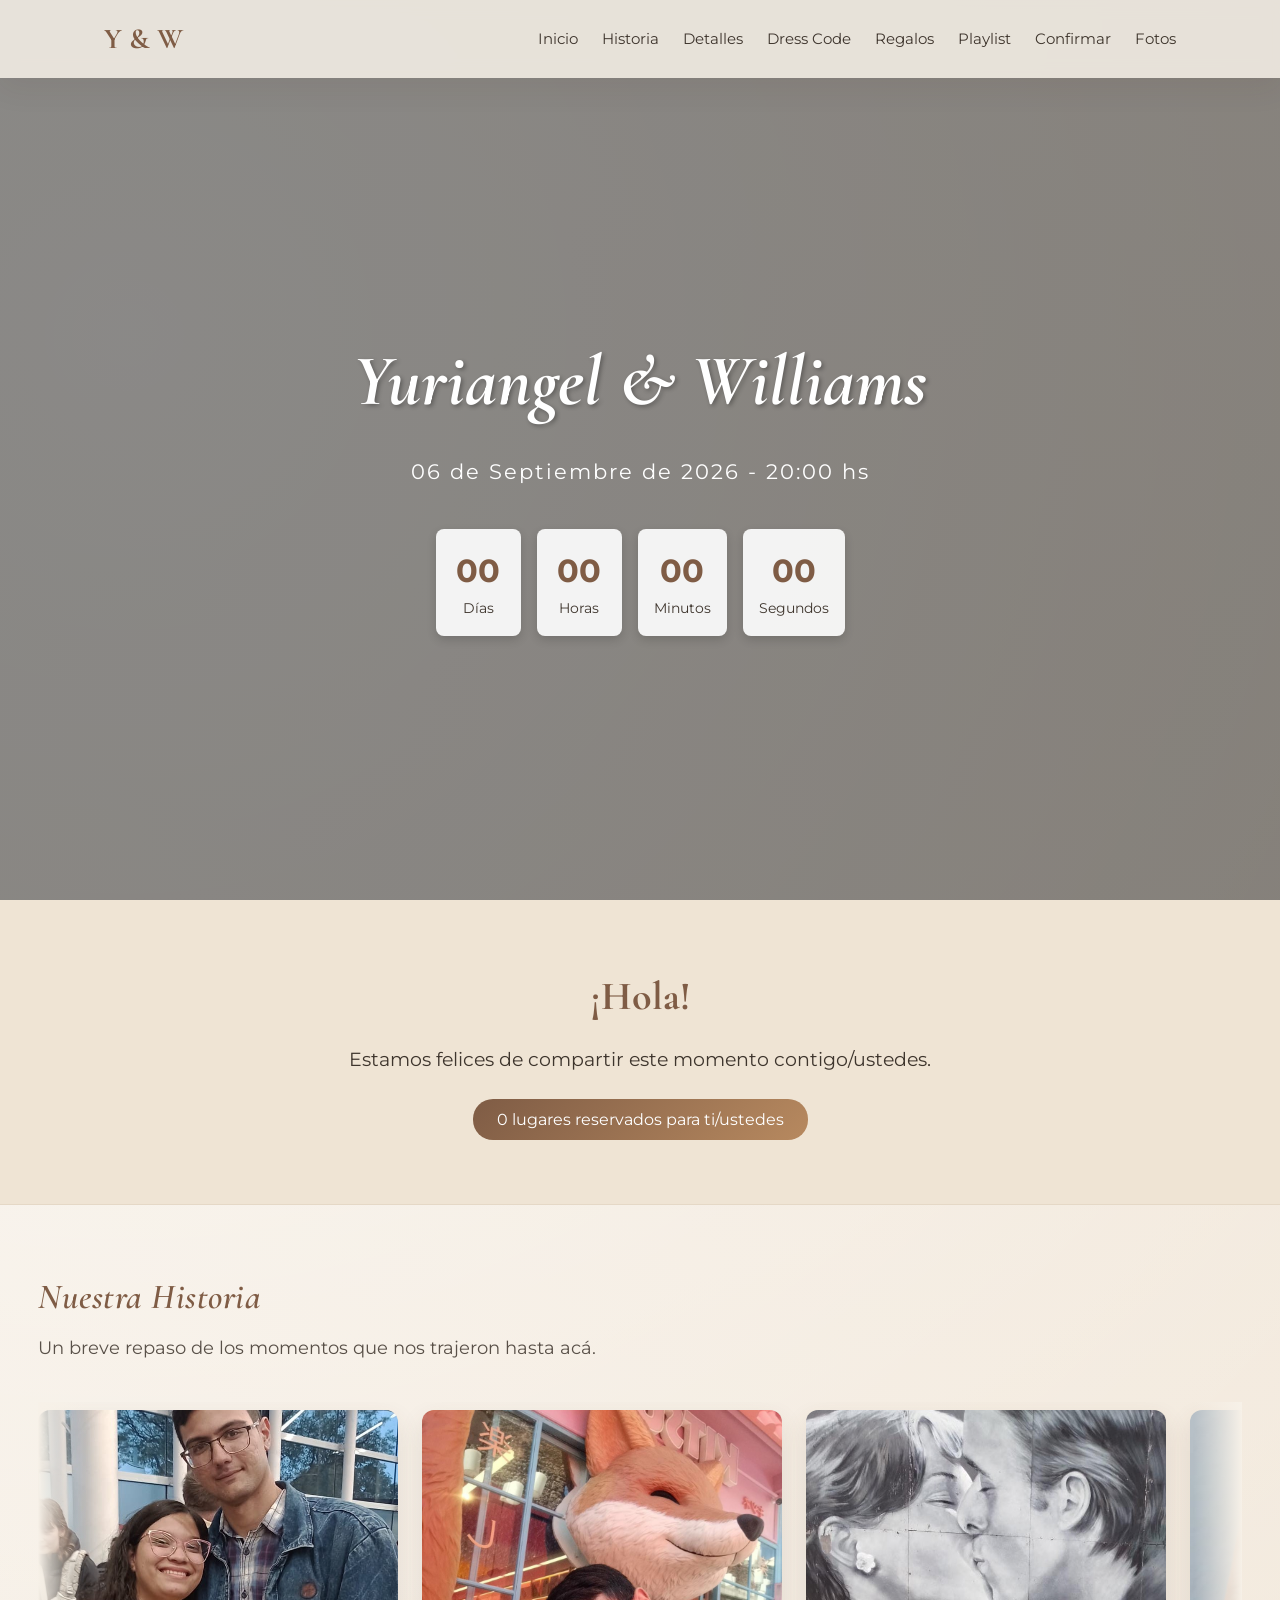
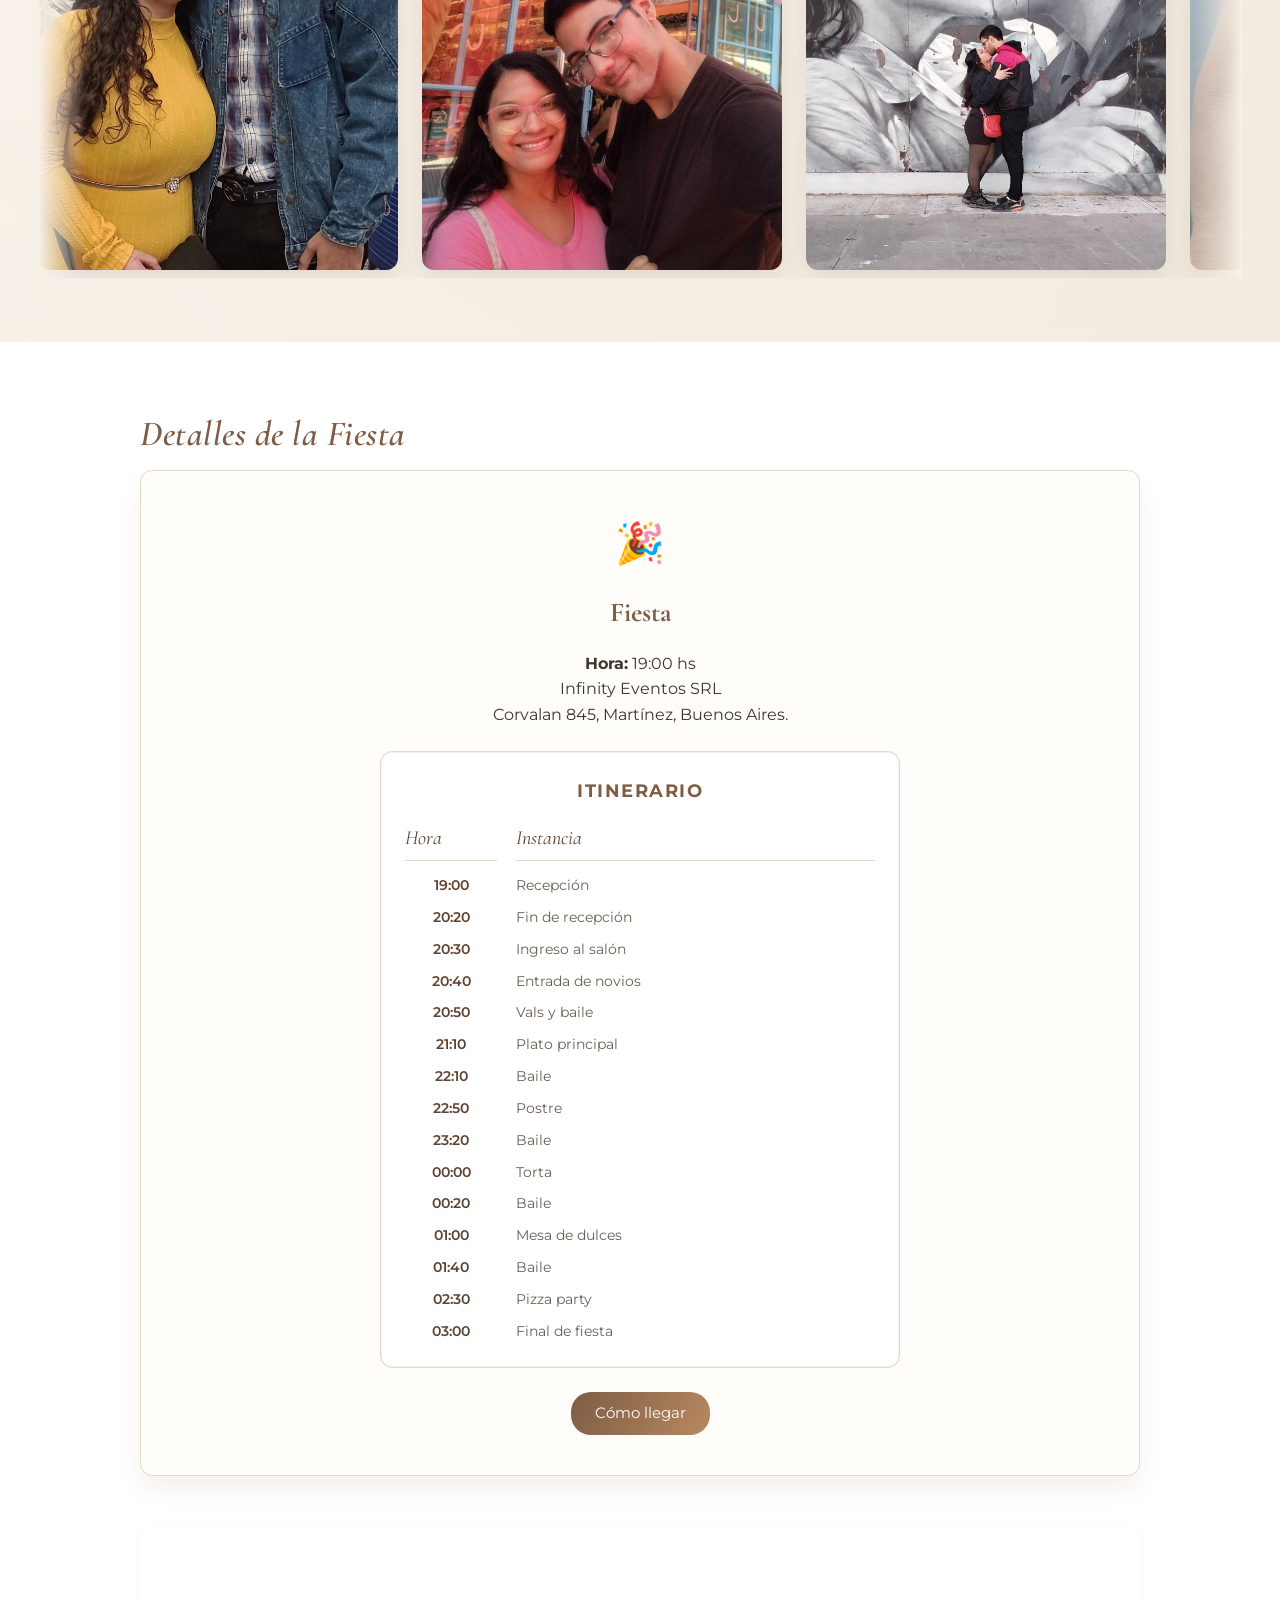
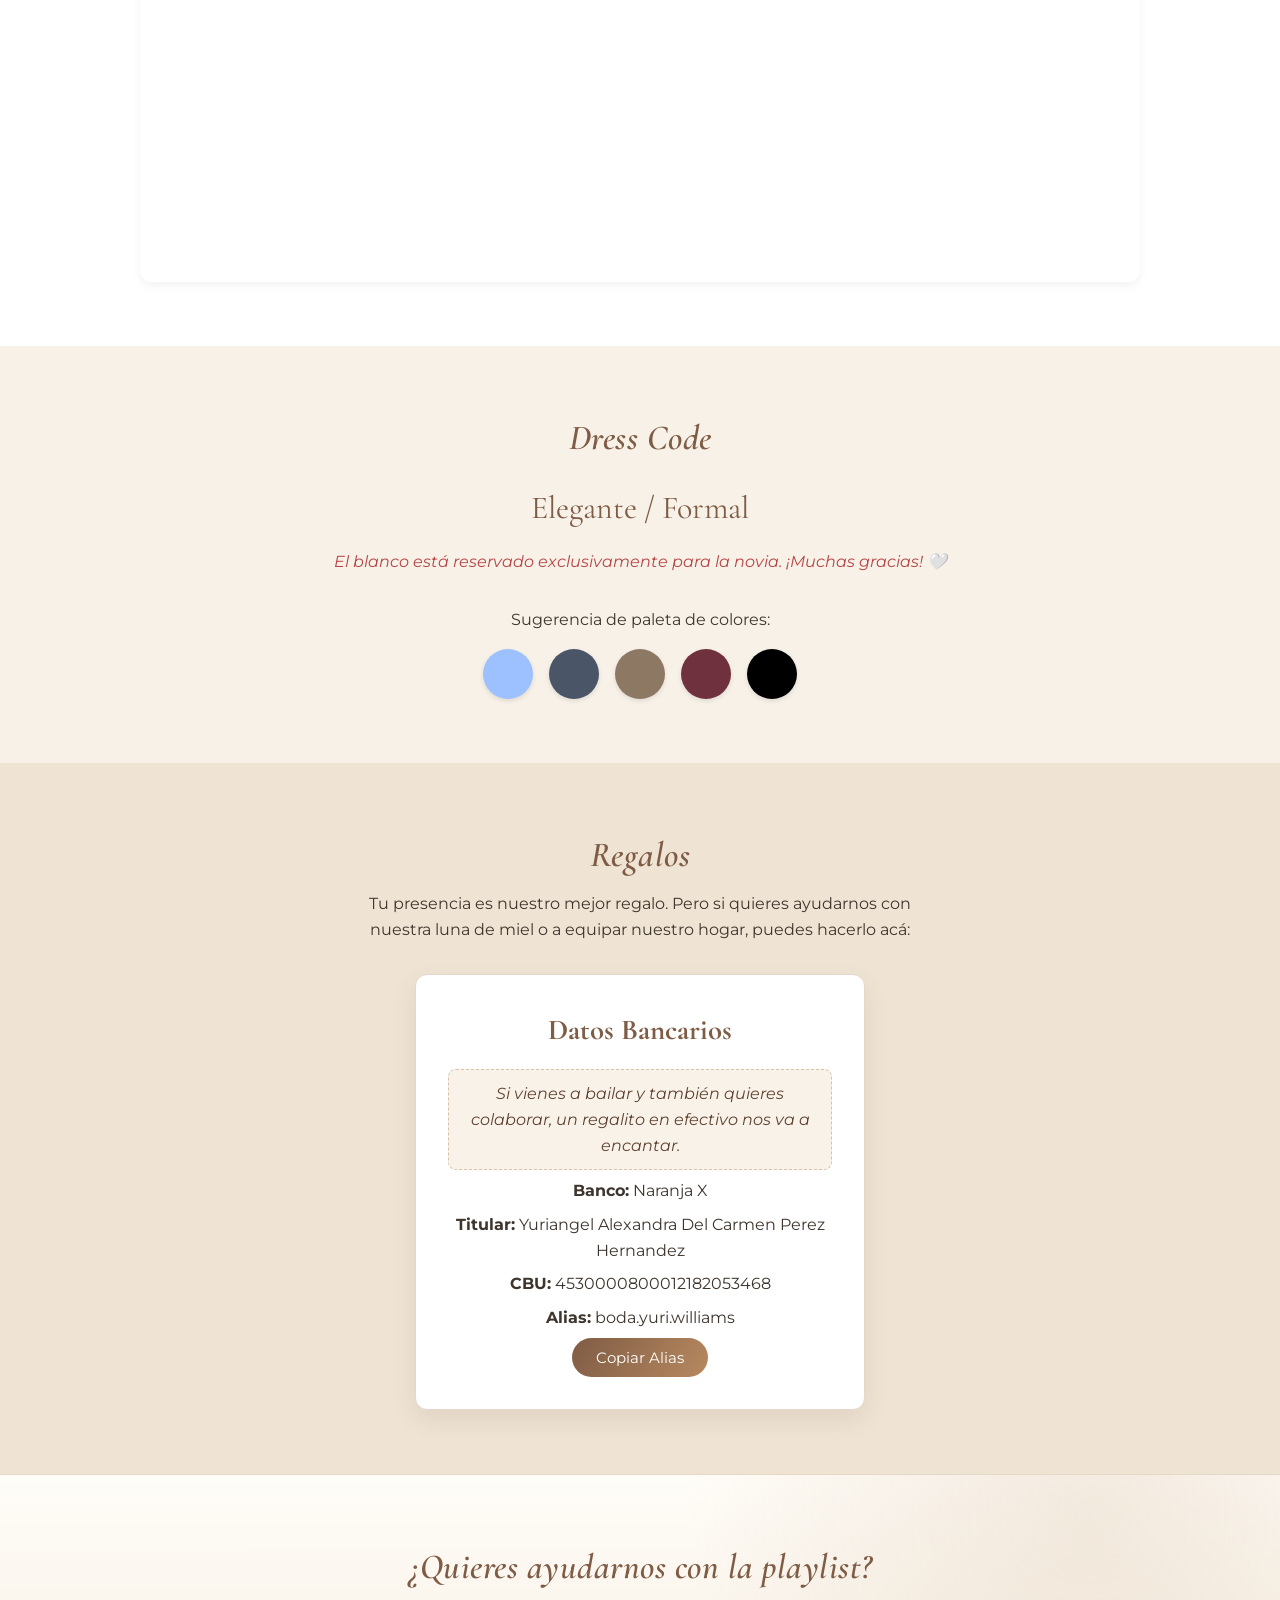
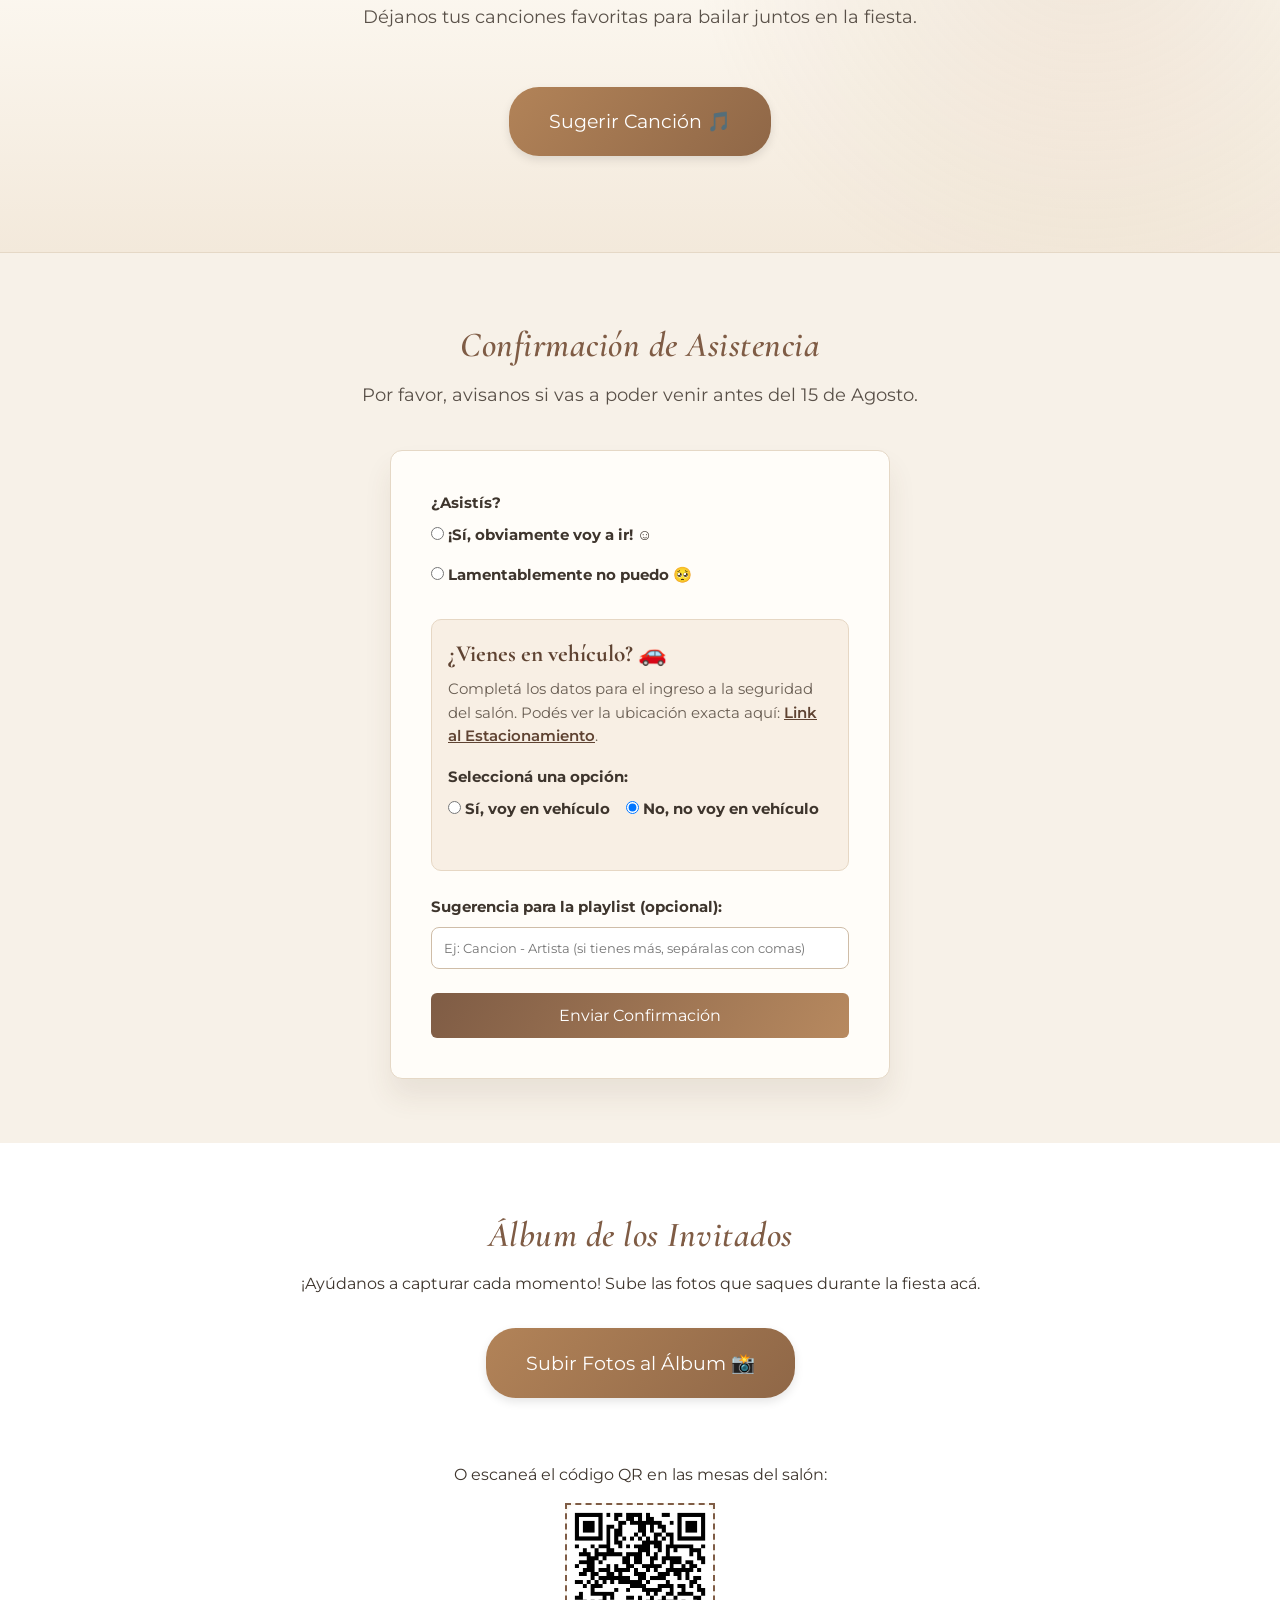
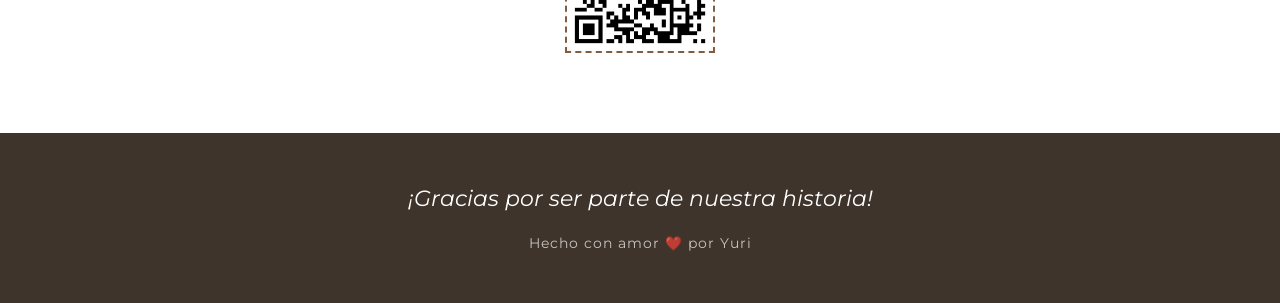
==== index.html @ 8bdab6e8 "arreglo de formularios" ====
<!DOCTYPE html>
<html lang="es">

<head>
    <meta charset="UTF-8">
    <meta name="viewport" content="width=device-width, initial-scale=1.0">
    <title>¡Nos Casamos! - Y&W - Invitación</title>
    <link rel="preconnect" href="https://fonts.googleapis.com">
    <link rel="preconnect" href="https://fonts.gstatic.com" crossorigin>
    <link
        href="https://fonts.googleapis.com/css2?family=Cormorant+Garamond:ital,wght@0,400;0,500;0,700;1,400&family=Montserrat:wght@400;500;600&display=swap"
        rel="stylesheet">
    <link rel="stylesheet" href="style.css">
</head>

<body>

    <!-- 1. BARRA DE NAVEGACIÓN -->
    <nav class="navbar">
        <div class="nav-container">
            <a href="#inicio" class="nav-logo">Y & W</a>
            <ul class="nav-links">
                <li><a href="#inicio">Inicio</a></li>
                <li><a href="#historia">Historia</a></li>
                <li><a href="#detalles">Detalles</a></li>
                <li><a href="#dresscode">Dress Code</a></li>
                <li><a href="#regalos">Regalos</a></li>
                <li><a href="#playlist-ayuda">Playlist</a></li>
                <li><a href="#confirmar">Confirmar</a></li>
                <li><a href="#fotos">Fotos</a></li>
            </ul>
        </div>
    </nav>

    <!-- 2. PORTADA (SECCIÓN INICIO) -->
    <header id="inicio" class="hero-wedding">
        <div class="hero-content">
            <h1 class="novios-names">Yuriangel & Williams</h1>
            <p class="hero-date">06 de Septiembre de 2026 - 20:00 hs</p>
            <div id="countdown" class="countdown-container">
                <div class="time-box"><span id="days">00</span>
                    <p>Días</p>
                </div>
                <div class="time-box"><span id="hours">00</span>
                    <p>Horas</p>
                </div>
                <div class="time-box"><span id="minutes">00</span>
                    <p>Minutos</p>
                </div>
                <div class="time-box"><span id="seconds">00</span>
                    <p>Segundos</p>
                </div>
            </div>
        </div>
    </header>

    <!-- 3. BIENVENIDA PERSONALIZADA -->
    <section class="welcome-section">
        <div class="container text-center">
            <h2 id="welcome-title">¡Hola!</h2>
            <p class="welcome-text">Estamos felices de compartir este momento contigo/ustedes.</p>
            <div id="pases-container" class="pases-badge">
                <span id="pases-cantidad">0</span> lugares reservados para ti/ustedes
            </div>
        </div>
    </section>

    <!-- 4. NUESTRA HISTORIA -->
    <section id="historia" class="history-section container">
        <h2 class="section-title">Nuestra Historia</h2>
        <p class="section-subtitle">Un breve repaso de los momentos que nos trajeron hasta acá.</p>

        <div class="history-carousel">
            <div class="history-track">
                <div class="history-item">
                    <img src="/files/fotos_carrusel/encuentro.jpeg" alt="Nuestro reencuentro">
                    <div class="overlay">
                        <p>Nuestro reencuentro 🇻🇪🇦🇷</p>
                    </div>
                </div>
                <div class="history-item">
                    <img src="/files/fotos_carrusel/barrio_chino.jpeg" alt="Paseo por Barrio Chino">
                    <div class="overlay">
                        <p>Nuestra primera cita ❤️</p>
                    </div>
                </div>
                <div class="history-item">
                    <img src="/files/fotos_carrusel/beso_mural.jpeg" alt="Un beso frente al mural">
                    <div class="overlay">
                        <p>La propuesta 💍</p>
                    </div>
                </div>
                <div class="history-item">
                    <img src="/files/fotos_carrusel/anillo.jpeg" alt="El anillo">
                    <div class="overlay">
                        <p>El anillo 💍</p>
                    </div>
                </div>
                <div class="history-item">
                    <img src="/files/fotos_carrusel/beso_boda.jpeg" alt="Beso de boda">
                    <div class="overlay">
                        <p>Sellando nuestro amor 💕</p>
                    </div>
                </div>
                <div class="history-item">
                    <img src="/files/fotos_carrusel/boda_pasto.jpg" alt="Boda en Pasto">
                    <div class="overlay">
                        <p>Boda en el civil 💒</p>
                    </div>
                </div>
                <div class="history-item" aria-hidden="true">
                    <img src="/files/fotos_carrusel/encuentro.jpeg" alt="">
                    <div class="overlay">
                        <p>Nuestro reencuentro 🇻🇪🇦🇷</p>
                    </div>
                </div>
                <div class="history-item" aria-hidden="true">
                    <img src="/files/fotos_carrusel/barrio_chino.jpeg" alt="">
                    <div class="overlay">
                        <p>Nuestra primera cita ❤️</p>
                    </div>
                </div>
                <div class="history-item" aria-hidden="true">
                    <img src="/files/fotos_carrusel/beso_mural.jpeg" alt="">
                    <div class="overlay">
                        <p>La propuesta 💍</p>
                    </div>
                </div>
                <div class="history-item" aria-hidden="true">
                    <img src="/files/fotos_carrusel/anillo.jpeg" alt="">
                    <div class="overlay">
                        <p>El anillo 💍</p>
                    </div>
                </div>
                <div class="history-item" aria-hidden="true">
                    <img src="/files/fotos_carrusel/beso_boda.jpeg" alt="">
                    <div class="overlay">
                        <p>Sellando nuestro amor 💕</p>
                    </div>
                </div>
                <div class="history-item" aria-hidden="true">
                    <img src="/files/fotos_carrusel/boda_pasto.jpg" alt="">
                    <div class="overlay">
                        <p>Boda en el civil 💒</p>
                    </div>
                </div>
            </div>
        </div>
    </section>

    <!-- 5. DETALLES DEL EVENTO -->
    <section id="detalles" class="details-section">
        <div class="container">
            <h2 class="section-title">Detalles de la Fiesta</h2>

            <div class="details-grid">
                <!-- Bloque único: Fiesta -->
                <div class="details-card">
                    <div class="icon">🎉</div>
                    <h3>Fiesta</h3>
                    <p><strong>Hora:</strong> 19:00 hs</p>
                    <p>Infinity Eventos SRL</p>
                    <p>Corvalan 845, Martínez, Buenos Aires.</p>
                    <div class="cronograma itinerario-central">
                        <h4>Itinerario</h4>
                        <div class="itinerario-tabla">
                            <div class="itinerario-head">Hora</div>
                            <div class="itinerario-head">Instancia</div>

                            <div class="itinerario-hora">19:00</div>
                            <div class="itinerario-evento">Recepción</div>

                            <div class="itinerario-hora">20:20</div>
                            <div class="itinerario-evento">Fin de recepción</div>

                            <div class="itinerario-hora">20:30</div>
                            <div class="itinerario-evento">Ingreso al salón</div>

                            <div class="itinerario-hora">20:40</div>
                            <div class="itinerario-evento">Entrada de novios</div>

                            <div class="itinerario-hora">20:50</div>
                            <div class="itinerario-evento">Vals y baile</div>

                            <div class="itinerario-hora">21:10</div>
                            <div class="itinerario-evento">Plato principal</div>

                            <div class="itinerario-hora">22:10</div>
                            <div class="itinerario-evento">Baile</div>

                            <div class="itinerario-hora">22:50</div>
                            <div class="itinerario-evento">Postre</div>

                            <div class="itinerario-hora">23:20</div>
                            <div class="itinerario-evento">Baile</div>

                            <div class="itinerario-hora">00:00</div>
                            <div class="itinerario-evento">Torta</div>

                            <div class="itinerario-hora">00:20</div>
                            <div class="itinerario-evento">Baile</div>

                            <div class="itinerario-hora">01:00</div>
                            <div class="itinerario-evento">Mesa de dulces</div>

                            <div class="itinerario-hora">01:40</div>
                            <div class="itinerario-evento">Baile</div>

                            <div class="itinerario-hora">02:30</div>
                            <div class="itinerario-evento">Pizza party</div>

                            <div class="itinerario-hora">03:00</div>
                            <div class="itinerario-evento">Final de fiesta</div>
                        </div>
                    </div>
                    <a href="https://maps.app.goo.gl/9sBWqWXwqcy8ANC79" target="_blank" class="btn-action">Cómo
                        llegar</a>
                </div>
            </div>

            <!-- Mapa Integrado -->
            <div class="map-container">
                <iframe
                    src="https://www.google.com/maps/embed?pb=!1m18!1m12!1m3!1d3288.4822163455287!2d-58.5254812!3d-34.490657299999995!2m3!1f0!2f0!3f0!3m2!1i1024!2i768!4f13.1!3m3!1m2!1s0x95bcb05b63fb1c1d%3A0xfe5c392c5cef58ef!2sCUB%2C%20Corvalan%20845%2C%20B1640%20Mart%C3%ADnez%2C%20Provincia%20de%20Buenos%20Aires!5e0!3m2!1ses!2sar!4v1783294242318!5m2!1ses!2sar"
                    width="100%" height="350" style="border:0;" allowfullscreen="" loading="lazy"
                    referrerpolicy="strict-origin-when-cross-origin"></iframe>
            </div>
        </div>
    </section>

    <!-- 6. DRESS CODE -->
    <section id="dresscode" class="dresscode-section container text-center">
        <h2 class="section-title">Dress Code</h2>
        <p class="dress-type">Elegante / Formal</p>
        <p class="dress-fun">El blanco está reservado exclusivamente para la novia. ¡Muchas gracias! 🤍</p>
        <div class="palette-container">
            <p>Sugerencia de paleta de colores:</p>
            <div class="palette">
                <div class="color-circle" style="background-color: #9dc1ff;"></div>
                <div class="color-circle" style="background-color: #4a5568;"></div>
                <div class="color-circle" style="background-color: #8c7863;"></div>
                <div class="color-circle" style="background-color: #70313f;"></div>
                <div class="color-circle" style="background-color: #000000;"></div>
            </div>
        </div>
    </section>

    <!-- 7. REGALOS -->
    <section id="regalos" class="gifts-section">
        <div class="container text-center">
            <h2 class="section-title">Regalos</h2>
            <p class="gifts-intro">Tu presencia es nuestro mejor regalo. Pero si quieres ayudarnos con nuestra luna de
                miel o a equipar nuestro hogar, puedes hacerlo acá:</p>

            <div class="bank-card">
                <h3>Datos Bancarios</h3>
                <p class="cash-gift-rhyme">Si vienes a bailar y también quieres colaborar, un regalito en efectivo nos va
                    a encantar.</p>

                <p><strong>Banco:</strong> Naranja X</p>
                <p><strong>Titular:</strong> Yuriangel Alexandra Del Carmen Perez Hernandez
                </p>
                <p><strong>CBU:</strong> 4530000800012182053468</p>
                <p><strong>Alias:</strong> <span id="alias-text">boda.yuri.williams</span></p>
                <button id="btn-copy" class="btn-action">Copiar Alias</button>
                <span id="copy-toast" class="copy-toast">¡Copiado!</span>
            </div>
        </div>
    </section>

    <!-- 8. SECCIÓN PLAYLIST -->
    <section id="playlist-ayuda" class="playlist-help-section">
        <div class="container text-center">
            <h2 class="section-title">¿Quieres ayudarnos con la playlist?</h2>
            <p class="section-subtitle">Déjanos tus canciones favoritas para bailar juntos en la fiesta.</p>
            <a href="playlist.html" class="btn-large-wedding">Sugerir Canción 🎵</a>
        </div>
    </section>

    <!-- 9. FORMULARIO RSVP (CONFIRMACIÓN) -->
    <section id="confirmar" class="rsvp-section container">
        <h2 class="section-title text-center">Confirmación de Asistencia</h2>
        <p class="section-subtitle text-center">Por favor, avisanos si vas a poder venir antes del 15 de Agosto.</p>

        <form id="rsvp-form" class="wedding-form">
            <div class="form-group">
                <label>¿Asistís?</label>
                <div class="radio-group">
                    <label><input type="radio" name="asistencia" value="si" required> ¡Sí, obviamente voy a ir! ☺️</label>
                    <label><input type="radio" name="asistencia" value="no"> Lamentablemente no puedo 🥺 </label>
                </div>
            </div>

            <!-- CONTENEDOR DINÁMICO PARA NOMBRES Y MENÚS INDIVIDUALES -->
            <div id="contenedor-nombres-dinamicos">
                <!-- JS va a inyectar los bloques de nombre + menú acá adentro -->
            </div>

            <!-- SECCIÓN DE ESTACIONAMIENTO (Campos obligatorios solo si asisten con vehículo) -->
            <div class="parking-section">
                <h4>¿Vienes en vehículo? 🚗</h4>
                <p class="parking-info">Completá los datos para el ingreso a la seguridad del salón. Podés ver la
                    ubicación exacta aquí: <a href="https://maps.app.goo.gl/1zx5SP46PCydcytZ6" target="_blank"
                        class="parking-link">Link
                        al Estacionamiento</a>.</p>

                <div class="form-group">
                    <label>Seleccioná una opción:</label>
                    <div class="radio-group radio-inline">
                        <label><input type="radio" name="viene-vehiculo" id="viene-vehiculo-si" value="si"> Sí, voy en
                            vehículo</label>
                        <label><input type="radio" name="viene-vehiculo" id="viene-vehiculo-no" value="no" checked> No,
                            no voy en vehículo</label>
                    </div>
                </div>

                <div id="vehiculo-campos" class="vehiculo-campos oculto">
                    <div class="form-group">
                        <label for="vehiculo-tipo">Tipo de vehículo:</label>
                        <input type="text" id="vehiculo-tipo" placeholder="Ej: Auto, Camioneta, Moto">
                    </div>

                    <div class="form-group">
                        <label for="vehiculo-modelo">Modelo:</label>
                        <input type="text" id="vehiculo-modelo" placeholder="Ej: Toyota Corolla, Ford Focus">
                    </div>

                    <div class="form-group">
                        <label for="vehiculo-patente">Patente:</label>
                        <input type="text" id="vehiculo-patente" placeholder="Ej: AA123BB / ABC123">
                    </div>
                </div>
            </div>

            <div class="form-group playlist-group">
                <label for="playlist">Sugerencia para la playlist (opcional):</label>
                <input type="text" id="playlist"
                    placeholder="Ej: Cancion - Artista (si tienes más, sepáralas con comas)">
            </div>

            <button type="submit" class="btn-submit">Enviar Confirmación</button>
        </form>
        <div id="form-message" class="hidden-message text-center"></div>
    </section>

    <!-- 10. ÁLBUM DE LOS INVITADOS -->
    <section id="fotos" class="photos-section">
        <div class="container text-center">
            <h2 class="section-title">Álbum de los Invitados</h2>
            <p>¡Ayúdanos a capturar cada momento! Sube las fotos que saques durante la fiesta acá.</p>

            <a href="https://photos.app.goo.gl/6xYnXGwdAjF4c8hGA" target="_blank" class="btn-large-wedding">Subir Fotos
                al Álbum 📸</a>

            <div class="qr-container">
                <p>O escaneá el código QR en las mesas del salón:</p>
                <div class="qr-placeholder">
                    <img src="/files/qr-code.png" alt="Código QR para subir fotos al álbum" class="qr-image">
                </div>
            </div>
        </div>
    </section>

    <!-- 11. PIE DE PÁGINA (FOOTER) -->
    <footer class="wedding-footer">
        <p class="footer-thanks">¡Gracias por ser parte de nuestra historia!</p>
        <p class="footer-credits">Hecho con amor ❤️ por Yuri</p>
    </footer>
    <script src="config.js"></script>
    <script src="script.js"></script>

</body>

</html>
---- style.css ----
/* RESET & ELEMENTOS BASE */
:root {
    --bg-main: #f7f1e8;
    --bg-soft: #efe4d4;
    --card: #fffdf9;
    --text: #3e352d;
    --muted: #6a5f54;
    --primary: #7f5c45;
    --primary-dark: #5f4332;
    --accent: #b7895f;
    --line: #e5d8c6;
    --ok: #3f7d3a;
    --error: #b74545;
}

* {
    margin: 0;
    padding: 0;
    box-sizing: border-box;
    scroll-behavior: smooth;
}

body {
    font-family: 'Montserrat', sans-serif;
    background:
        radial-gradient(circle at 10% 5%, rgba(255, 255, 255, 0.7), transparent 30%),
        radial-gradient(circle at 90% 10%, rgba(215, 184, 148, 0.24), transparent 35%),
        var(--bg-main);
    color: var(--text);
    line-height: 1.6;
}

.container {
    width: 90%;
    max-width: 1000px;
    margin: 0 auto;
    padding: 4rem 0;
}

.text-center { text-align: center; }
.section-title {
    font-family: 'Cormorant Garamond', serif;
    font-size: 2.2rem;
    color: var(--primary);
    font-style: italic;
    margin-bottom: 0.5rem;
    font-weight: 600;
    letter-spacing: 0.5px;
}
.section-subtitle {
    font-size: 1.1rem;
    margin-bottom: 2.5rem;
    opacity: 0.85;
}

/* 1. NAVBAR */
.navbar {
    position: fixed;
    top: 0;
    width: 100%;
    background-color: rgba(247, 241, 232, 0.86);
    backdrop-filter: blur(8px);
    box-shadow: 0 10px 30px rgba(63, 43, 28, 0.08);
    z-index: 1000;
}
.nav-container {
    display: flex;
    justify-content: space-between;
    align-items: center;
    max-width: 1200px;
    margin: 0 auto;
    padding: 1rem 5%;
}
.nav-logo {
    font-family: 'Cormorant Garamond', serif;
    font-size: 1.8rem;
    font-weight: 700;
    text-decoration: none;
    color: var(--primary);
}
.nav-links {
    display: flex;
    list-style: none;
    gap: 1.5rem;
}
.nav-links a {
    text-decoration: none;
    color: var(--text);
    font-size: 0.95rem;
    transition: color 0.3s;
}
.nav-links a:hover { color: var(--primary); }

/* Celulares (Menú responsivo básico) */
@media (max-width: 768px) {
    .nav-links { display: none; } /* Oculto para simplificar sin JS extra, o podés usar flex-direction column */
}

/* 2. PORTADA */
.hero-wedding {
    background: linear-gradient(rgba(0, 0, 0, 0.45), rgba(0, 0, 0, 0.45)), 
                url('https://images.unsplash.com/photo-1519741497674-611481863552?auto=format&fit=crop&q=80&w=1200') no-repeat center center/cover;
    height: 100vh;
    display: flex;
    justify-content: center;
    align-items: center;
    text-align: center;
    color: #ffffff;
    padding-top: 60px;
}
.novios-names {
    font-family: 'Cormorant Garamond', serif;
    font-size: 4.5rem;
    font-style: italic;
    font-weight: 700;
    margin-bottom: 1rem;
    text-shadow: 2px 2px 4px rgba(0,0,0,0.3);
}
.hero-date, .hero-place {
    font-size: 1.3rem;
    letter-spacing: 2px;
    margin-bottom: 0.5rem;
}

/* CONTADOR REGRESIVO */
.countdown-container {
    display: flex;
    justify-content: center;
    gap: 1rem;
    margin-top: 2.5rem;
}
.time-box {
    background-color: rgba(255, 255, 255, 0.9);
    color: var(--text);
    padding: 1rem;
    border-radius: 8px;
    min-width: 85px;
    box-shadow: 0 4px 10px rgba(0,0,0,0.15);
}
.time-box span {
    font-size: 2rem;
    font-weight: bold;
    color: var(--primary);
    display: block;
}
.time-box p { font-size: 0.85rem; margin-top: 2px; }

/* 3. BIENVENIDA PERSONALIZADA */
.welcome-section {
    background-color: var(--bg-soft);
    border-bottom: 1px solid var(--line);
}
#welcome-title {
    font-family: 'Cormorant Garamond', serif;
    font-size: 2.5rem;
    color: var(--primary);
    margin-bottom: 1rem;
}
.welcome-text { font-size: 1.2rem; }
.pases-badge {
    display: inline-block;
    margin-top: 1.5rem;
    background: linear-gradient(135deg, var(--primary), var(--accent));
    color: white;
    padding: 0.5rem 1.5rem;
    border-radius: 20px;
    font-size: 1rem;
}

/* 4. NUESTRA HISTORIA (CARRUSEL & HOVER) */
.history-section {
    width: min(94vw, 1400px);
    max-width: 1400px;
}

.history-carousel {
    position: relative;
    overflow: hidden;
    margin-top: 2rem;
    padding: 0.5rem 0;
}

.history-carousel::before,
.history-carousel::after {
    content: "";
    position: absolute;
    top: 0;
    bottom: 0;
    width: 3rem;
    z-index: 2;
    pointer-events: none;
}

.history-carousel::before {
    left: 0;
    background: linear-gradient(to right, #f7f1e8, rgba(247, 241, 232, 0));
}

.history-carousel::after {
    right: 0;
    background: linear-gradient(to left, #f7f1e8, rgba(247, 241, 232, 0));
}

.history-track {
    display: flex;
    gap: 1.5rem;
    width: max-content;
    animation: history-slide 38s linear infinite;
}

.history-carousel:hover .history-track {
    animation-play-state: paused;
}

.history-item {
    position: relative;
    overflow: hidden;
    border-radius: 12px;
    flex: 0 0 clamp(240px, 30vw, 360px);
    height: 460px;
    box-shadow: 0 10px 24px rgba(90, 66, 46, 0.12);
}

.history-item img {
    width: 100%;
    height: 100%;
    object-fit: cover;
    transition: transform 0.5s ease;
}
.overlay {
    position: absolute;
    top: 0; left: 0; width: 100%; height: 100%;
    background-color: rgba(105, 76, 56, 0.86);
    color: white;
    display: flex;
    justify-content: center;
    align-items: center;
    opacity: 0;
    transition: opacity 0.3s ease;
    padding: 1rem;
    text-align: center;
    font-size: 1.2rem;
    font-style: italic;
}
.history-item:hover img { transform: scale(1.1); }
.history-item:hover .overlay { opacity: 1; }

@keyframes history-slide {
    from {
        transform: translateX(0);
    }
    to {
        transform: translateX(calc(-50% - 0.75rem));
    }
}

@media (max-width: 1200px) {
    .history-section {
        width: 92%;
        max-width: 1100px;
    }
}

@media (max-width: 768px) {
    .history-section {
        width: 90%;
        max-width: none;
    }

    .history-carousel::before,
    .history-carousel::after {
        width: 2rem;
    }

    .history-track {
        gap: 1rem;
        animation-duration: 28s;
    }

    .history-item {
        flex-basis: 78vw;
        height: 450px;
    }
}

/* 5. DETALLES DEL EVENTO */
.details-section { background-color: #ffffff; }
.details-grid {
    display: flex;
    gap: 2rem;
    flex-wrap: wrap;
    margin-bottom: 3rem;
}
.details-card {
    flex: 1;
    min-width: 290px;
    background: var(--card);
    padding: 2.5rem;
    border-radius: 12px;
    text-align: center;
    border: 1px solid var(--line);
    box-shadow: 0 14px 24px rgba(90, 66, 46, 0.07);
}
.details-card .icon { font-size: 2.5rem; margin-bottom: 1rem; }
.details-card h3 {
    color: var(--primary);
    font-family: 'Cormorant Garamond', serif;
    font-size: 1.7rem;
    margin-bottom: 1rem;
}
.cronograma {
    text-align: left;
    margin: 1.5rem auto;
    background: white;
    padding: 1.5rem;
    border-radius: 12px;
    font-size: 0.9rem;
    border: 1px solid var(--line);
}
.cronograma h4 {
    margin-bottom: 1rem;
    color: var(--primary);
    text-align: center;
    text-transform: uppercase;
    letter-spacing: 1.5px;
    font-size: 1.15rem;
}
.cronograma ul { list-style: none; }

.itinerario-central {
    max-width: 520px;
    box-shadow: inset 0 0 0 1px rgba(127, 92, 69, 0.08);
}

.itinerario-tabla {
    display: grid;
    grid-template-columns: 92px minmax(0, 1fr);
    justify-content: center;
    gap: 0.55rem 1.2rem;
    align-items: start;
}

.itinerario-head {
    font-family: 'Cormorant Garamond', serif;
    font-size: 1.25rem;
    font-style: italic;
    color: var(--primary-dark);
    border-bottom: 1px solid var(--line);
    padding-bottom: 0.4rem;
    margin-bottom: 0.25rem;
}

.itinerario-hora {
    text-align: center;
    color: var(--primary-dark);
    font-weight: 600;
}

.itinerario-evento {
    text-align: left;
    color: var(--muted);
}
.btn-action {
    display: inline-block;
    background: linear-gradient(120deg, var(--primary), var(--accent));
    color: white;
    padding: 0.6rem 1.5rem;
    text-decoration: none;
    border-radius: 20px;
    border: none;
    cursor: pointer;
    font-family: inherit;
    font-size: 0.95rem;
    transition: transform 0.25s ease, box-shadow 0.25s ease;
}
.btn-action:hover {
    transform: translateY(-1px);
    box-shadow: 0 10px 18px rgba(95, 67, 50, 0.22);
}
.map-container { border-radius: 12px; overflow: hidden; box-shadow: 0 4px 10px rgba(0,0,0,0.05); }

/* 6. DRESS CODE */
.dress-type {
    font-family: 'Cormorant Garamond', serif;
    font-size: 2rem;
    color: var(--primary);
    margin: 1rem 0;
}
.dress-fun { font-style: italic; color: var(--error); }
.palette-container { margin-top: 2rem; }
.palette { display: flex; justify-content: center; gap: 1rem; margin-top: 1rem; }
.color-circle { width: 50px; height: 50px; border-radius: 50%; box-shadow: 0 2px 5px rgba(0,0,0,0.1); }

/* 7. REGALOS */
.gifts-section { background-color: var(--bg-soft); }
.gifts-intro { max-width: 600px; margin: 0 auto 2rem auto; }
.bank-card {
    background: white;
    max-width: 450px;
    margin: 0 auto;
    padding: 2rem;
    border-radius: 12px;
    border: 1px solid var(--line);
    position: relative;
    box-shadow: 0 10px 25px rgba(90, 66, 46, 0.1);
}
.bank-card h3 {
    margin-bottom: 1rem;
    color: var(--primary);
    font-family: 'Cormorant Garamond', serif;
    font-size: 1.8rem;
}
.cash-gift-rhyme {
    font-style: italic;
    color: var(--primary-dark);
    background: #f9f2e8;
    border: 1px dashed #d7c3ac;
    border-radius: 8px;
    padding: 0.7rem;
    margin-bottom: 1rem;
}
.bank-card p { margin-bottom: 0.5rem; }
.copy-toast {
    display: none;
    position: absolute;
    bottom: 10px; left: 50%;
    transform: translateX(-50%);
    background: var(--ok);
    color: white;
    padding: 0.3rem 1rem;
    border-radius: 4px;
    font-size: 0.8rem;
}

/* 8. SECCION PLAYLIST */
.playlist-help-section {
    background:
        radial-gradient(circle at 85% 10%, rgba(183, 137, 95, 0.16), transparent 35%),
        linear-gradient(180deg, #fffdf8 0%, #f3e9db 100%);
    border-top: 1px solid var(--line);
    border-bottom: 1px solid var(--line);
}

.playlist-help-section .section-subtitle {
    margin-bottom: 1.5rem;
}

/* 8. FORMULARIO RSVP */
.wedding-form {
    max-width: 500px;
    margin: 0 auto;
    background: var(--card);
    padding: 2.5rem;
    border-radius: 12px;
    box-shadow: 0 18px 28px rgba(90, 66, 46, 0.09);
    border: 1px solid var(--line);
}
.form-group { margin-bottom: 1.5rem; }
.form-group label { display: block; margin-bottom: 0.5rem; font-weight: bold; font-size: 0.95rem; }
.form-group input[type="text"], .form-group select {
    width: 100%;
    padding: 0.75rem;
    border: 1px solid #cfbda8;
    border-radius: 8px;
    font-family: inherit;
    background-color: #fff;
    transition: border-color 0.25s, box-shadow 0.25s;
}
.form-group input[type="text"]:focus,
.form-group select:focus {
    outline: none;
    border-color: var(--accent);
    box-shadow: 0 0 0 3px rgba(183, 137, 95, 0.2);
}
.radio-group { display: flex; flex-direction: column; gap: 0.5rem; margin-top: 0.5rem; }
.radio-inline {
    flex-direction: row;
    flex-wrap: wrap;
    gap: 1rem;
}
.btn-submit {
    width: 100%;
    background: linear-gradient(120deg, var(--primary), var(--accent));
    color: white;
    border: none;
    padding: 0.8rem; border-radius: 6px; font-family: inherit; font-size: 1rem; cursor: pointer;
    transition: transform 0.25s ease, box-shadow 0.25s ease;
}
.btn-submit:hover {
    transform: translateY(-1px);
    box-shadow: 0 10px 18px rgba(95, 67, 50, 0.22);
}
.hidden-message { margin-top: 1.5rem; font-weight: bold; color: var(--ok); display: none; }

.parking-section {
    margin-top: 1rem;
    padding: 1rem;
    background: #f8efe4;
    border: 1px solid #e6d7c4;
    border-radius: 10px;
}

.parking-section h4 {
    margin-bottom: 0.3rem;
    font-family: 'Cormorant Garamond', serif;
    font-size: 1.45rem;
    color: var(--primary-dark);
}

.parking-info {
    font-size: 0.92rem;
    color: var(--muted);
    margin-bottom: 1rem;
}

.parking-link {
    color: var(--primary-dark);
    font-weight: 600;
}

.vehiculo-campos {
    max-height: 600px;
    opacity: 1;
    transform: translateY(0);
    transition: max-height 0.28s ease, opacity 0.28s ease, transform 0.28s ease;
}

.vehiculo-campos.oculto {
    max-height: 0;
    overflow: hidden;
    opacity: 0;
    transform: translateY(-6px);
}

.playlist-group {
    margin-top: 1.5rem;
}

/* 9. ÁLBUM INVITADOS */
.photos-section { background-color: #ffffff; }
.btn-large-wedding {
    display: inline-block;
    background: linear-gradient(130deg, #b28358, #8f6747);
    color: white;
    padding: 1.2rem 2.5rem;
    text-decoration: none;
    font-size: 1.2rem;
    border-radius: 30px;
    margin: 2rem 0;
    box-shadow: 0 4px 10px rgba(0,0,0,0.1);
    transition: transform 0.2s;
}
.btn-large-wedding:hover { transform: scale(1.05); }
.qr-container { margin-top: 2rem; }
.qr-placeholder {
    margin: 1rem auto;
    width: 150px; height: 150px;
    background: #faf6f0;
    border: 2px dashed var(--primary);
    display: flex;
    flex-direction: column;
    justify-content: center;
    align-items: center;
    color: var(--primary);
    font-size: 0.8rem;
}

.qr-image {
    width: 100%;
    height: 100%;
    object-fit: cover;
    border-radius: 8px;
}

/* 10. FOOTER */
.wedding-footer {
    background-color: #3f342c;
    color: white;
    text-align: center;
    padding: 3rem 0;
}
.footer-thanks { font-size: 1.4rem; font-style: italic; margin-bottom: 1rem; }
.footer-credits { font-size: 0.85rem; opacity: 0.7; letter-spacing: 1px; }

@media (max-width: 768px) {
    .hero-wedding {
        height: auto;
        min-height: 100vh;
        padding: 6rem 1rem 3rem;
    }

    .novios-names {
        font-size: 3.2rem;
    }

    .hero-date,
    .hero-place {
        font-size: 1.05rem;
        letter-spacing: 1px;
    }

    .countdown-container {
        flex-wrap: wrap;
    }

    .time-box {
        min-width: 72px;
    }

    .wedding-form {
        padding: 1.5rem;
    }

    .itinerario-tabla {
        grid-template-columns: 76px minmax(0, 1fr);
        gap: 0.45rem 0.8rem;
        font-size: 0.88rem;
    }

    .itinerario-head {
        font-size: 1.05rem;
    }
}
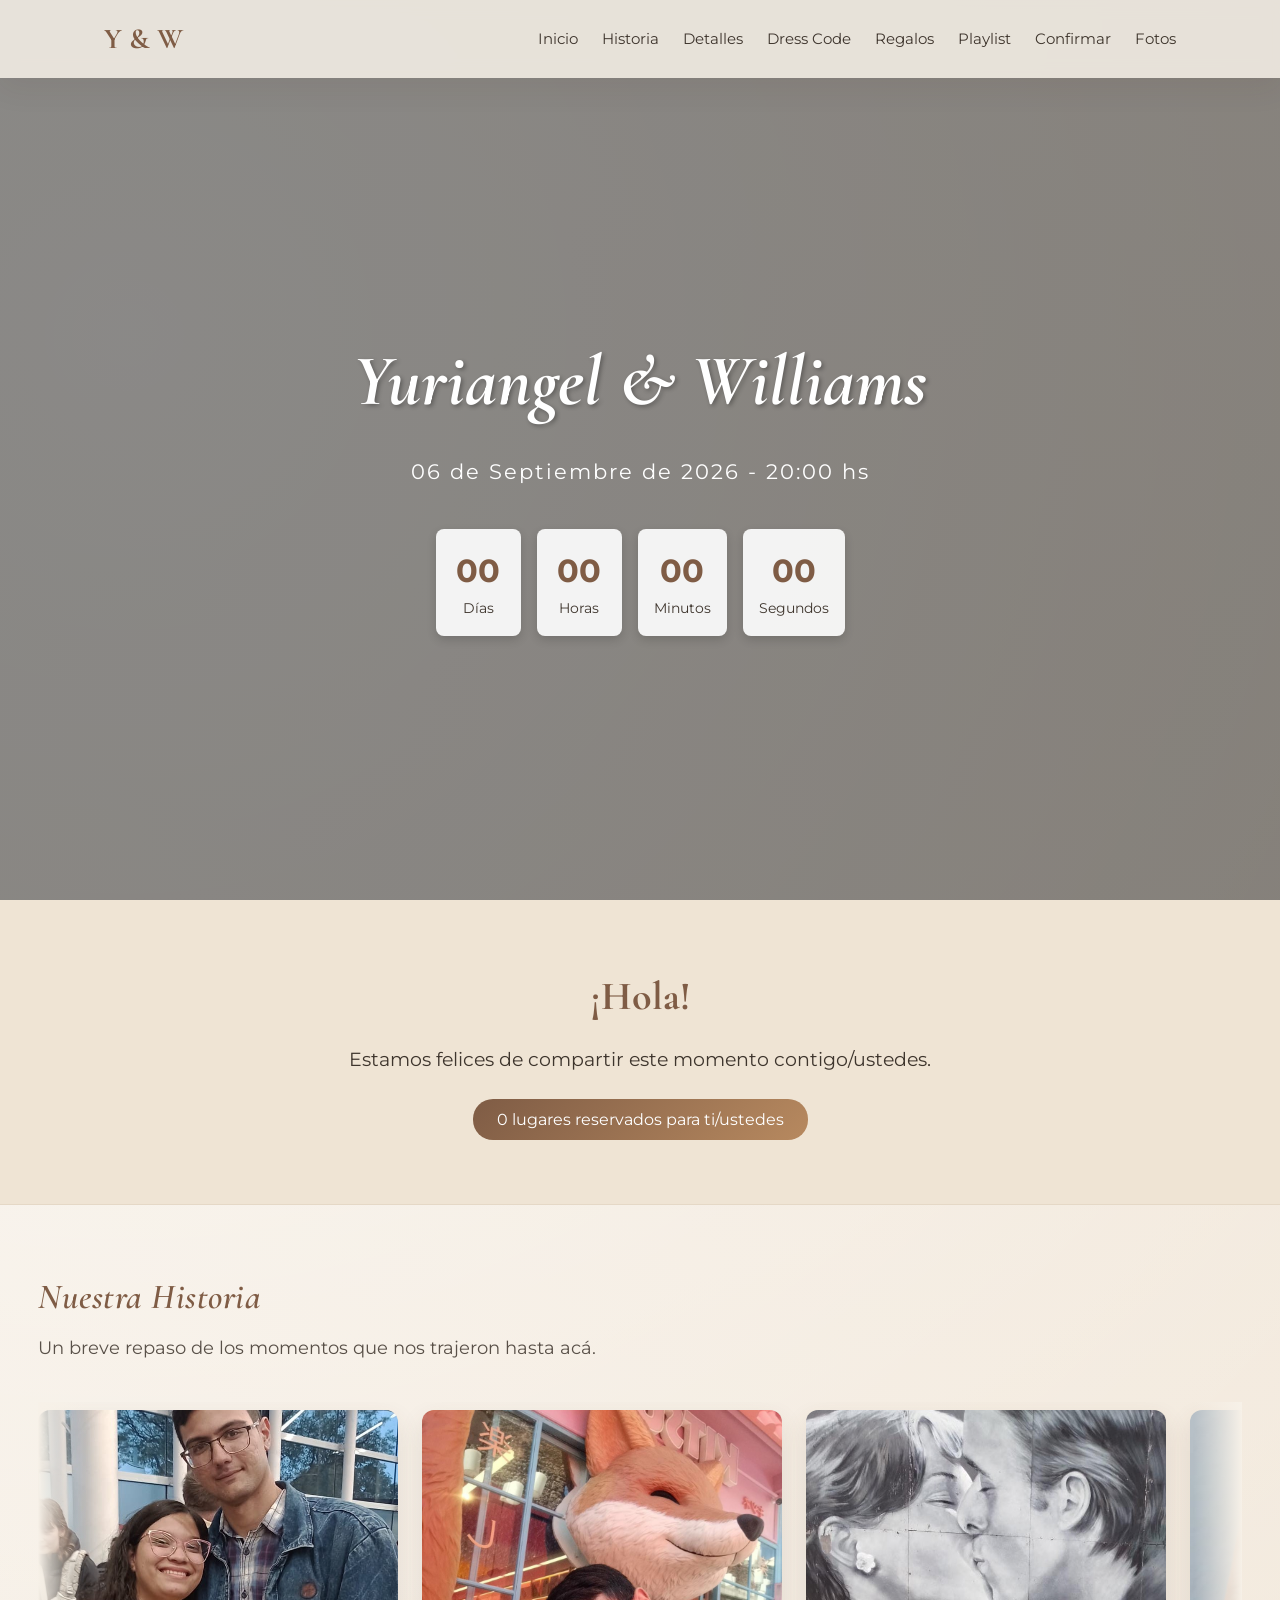
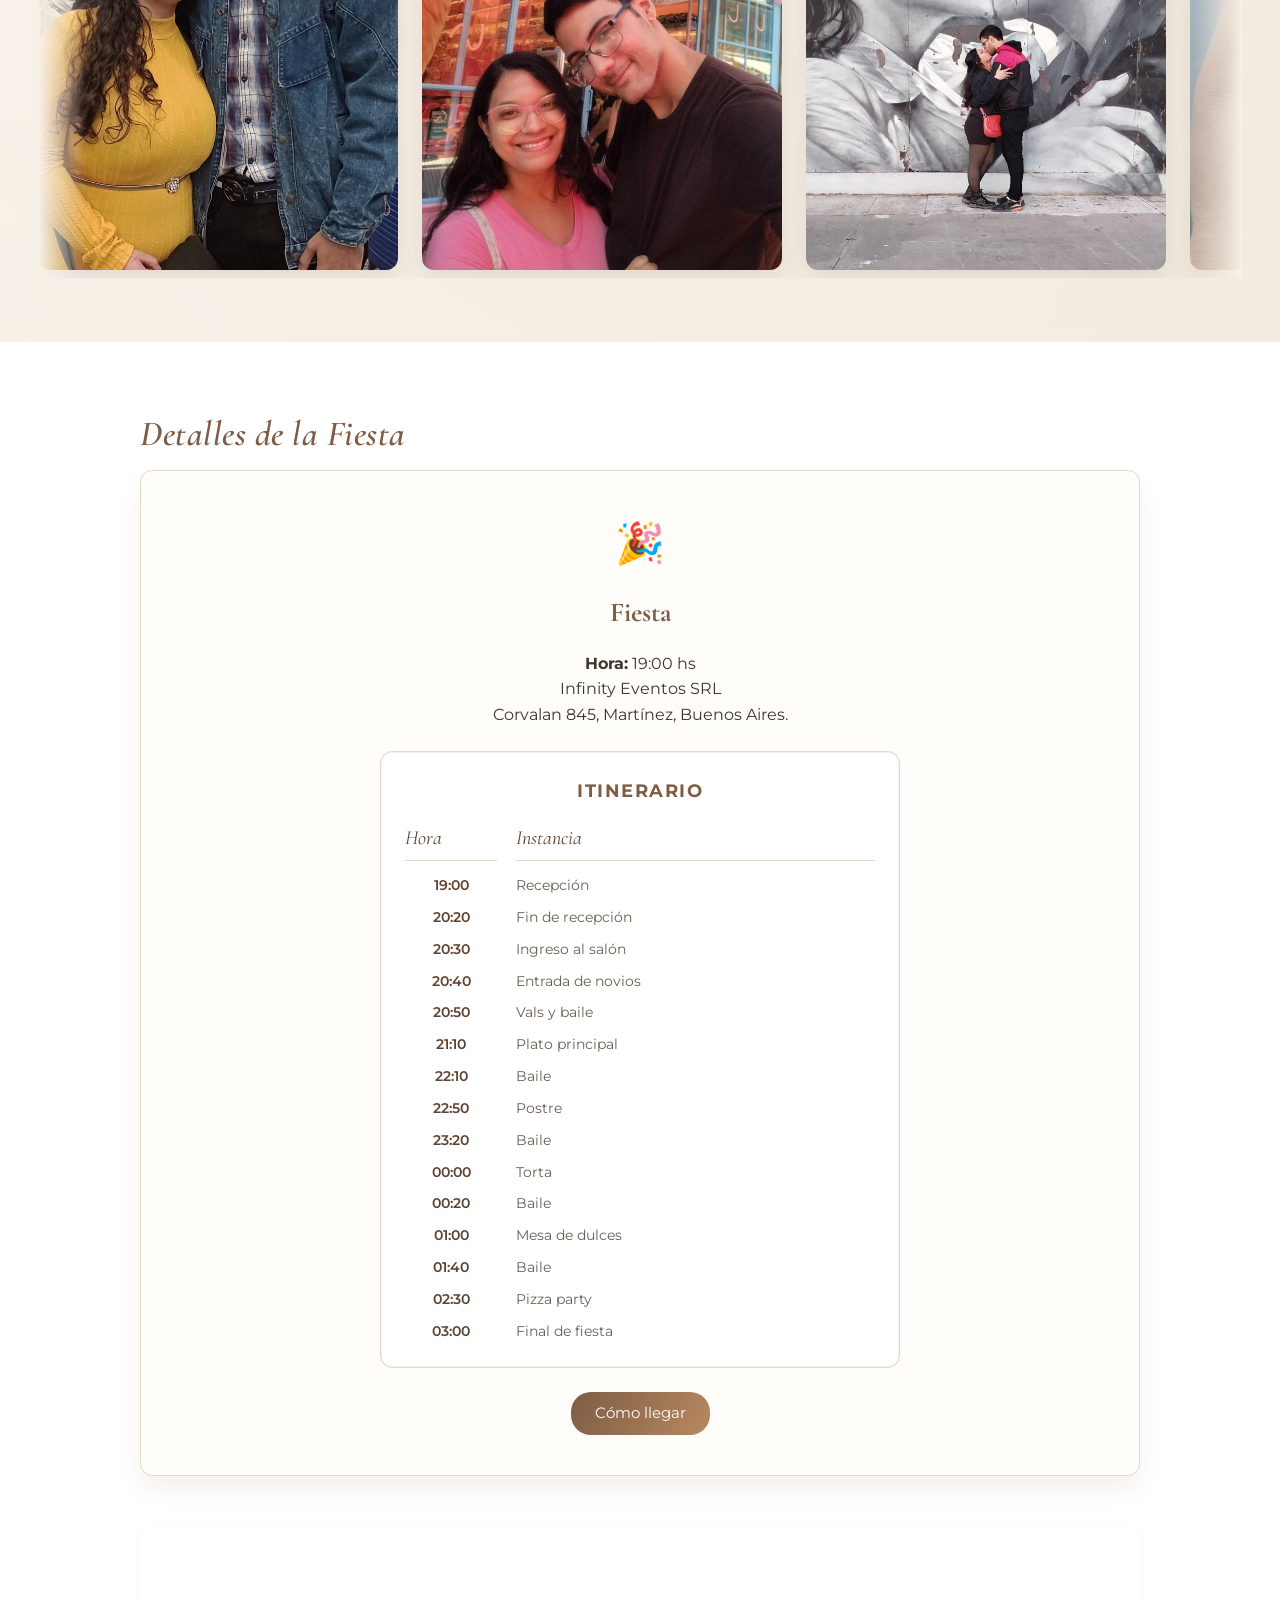
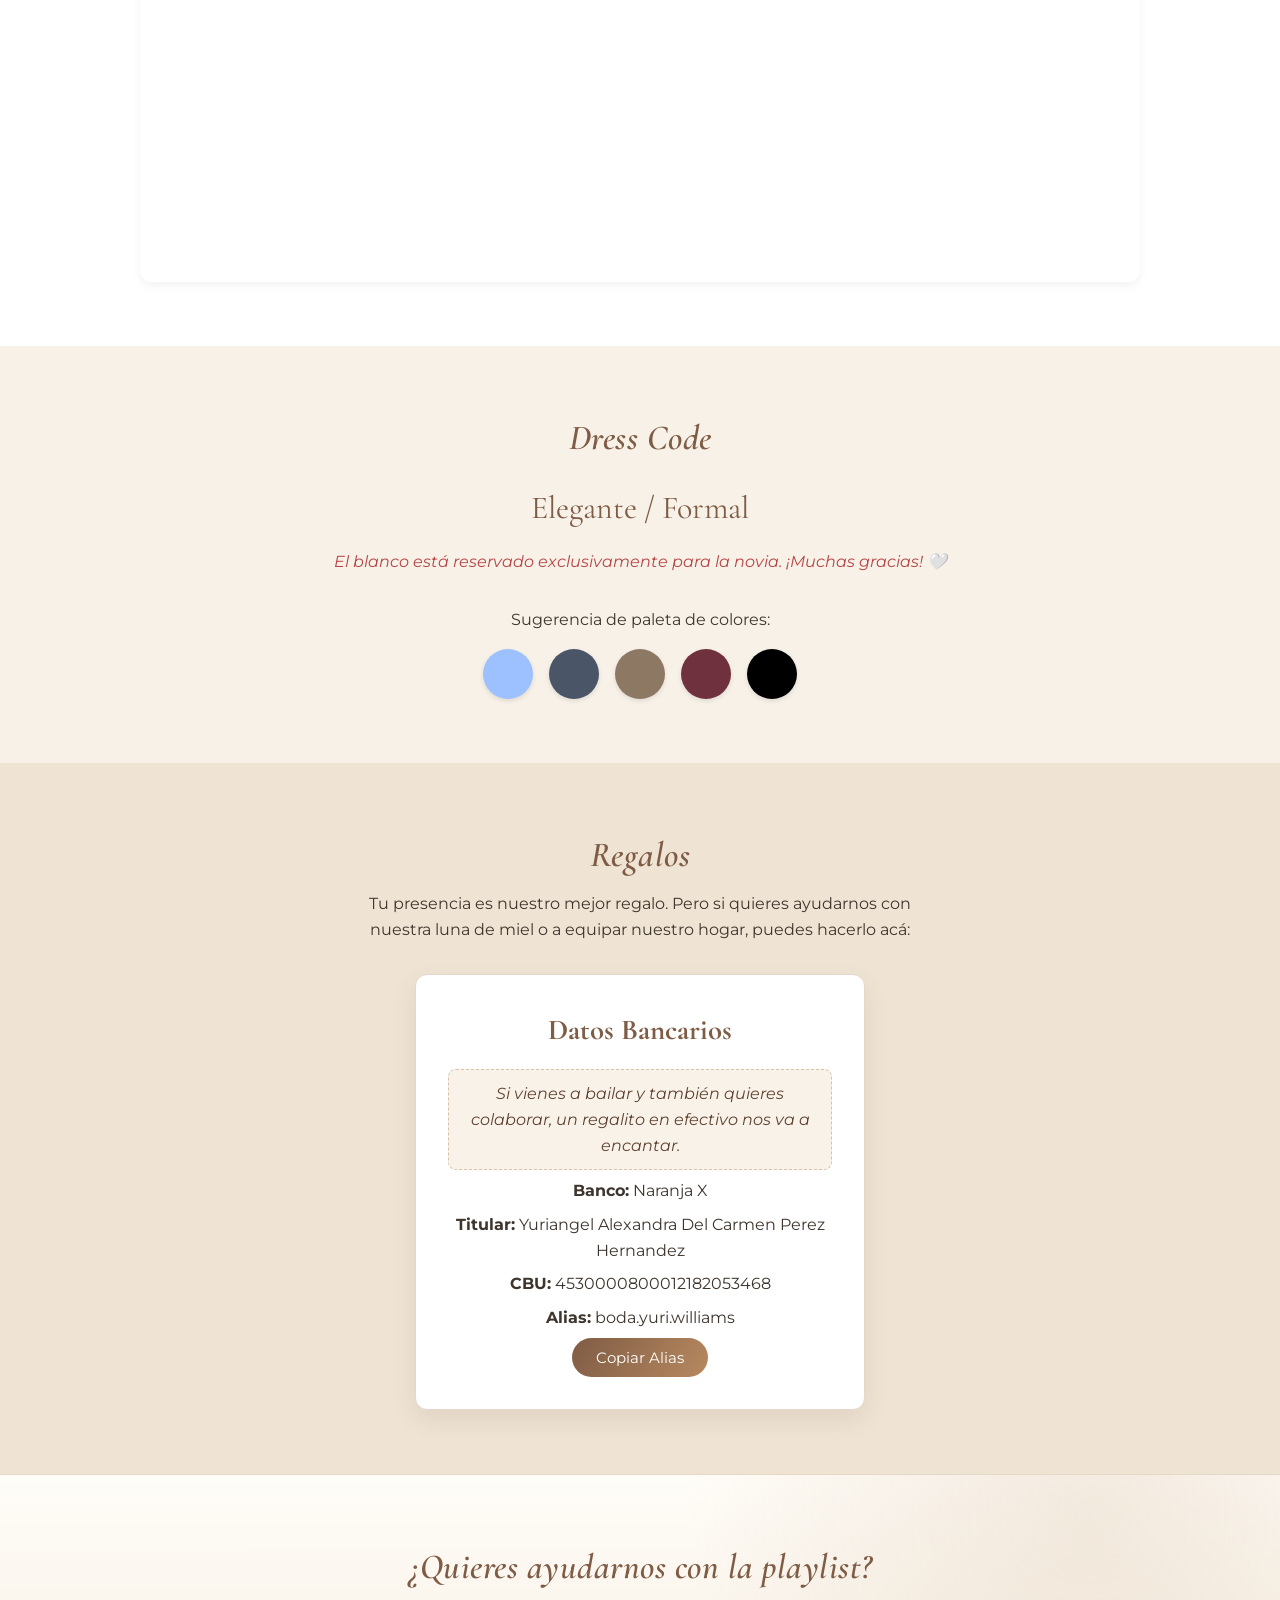
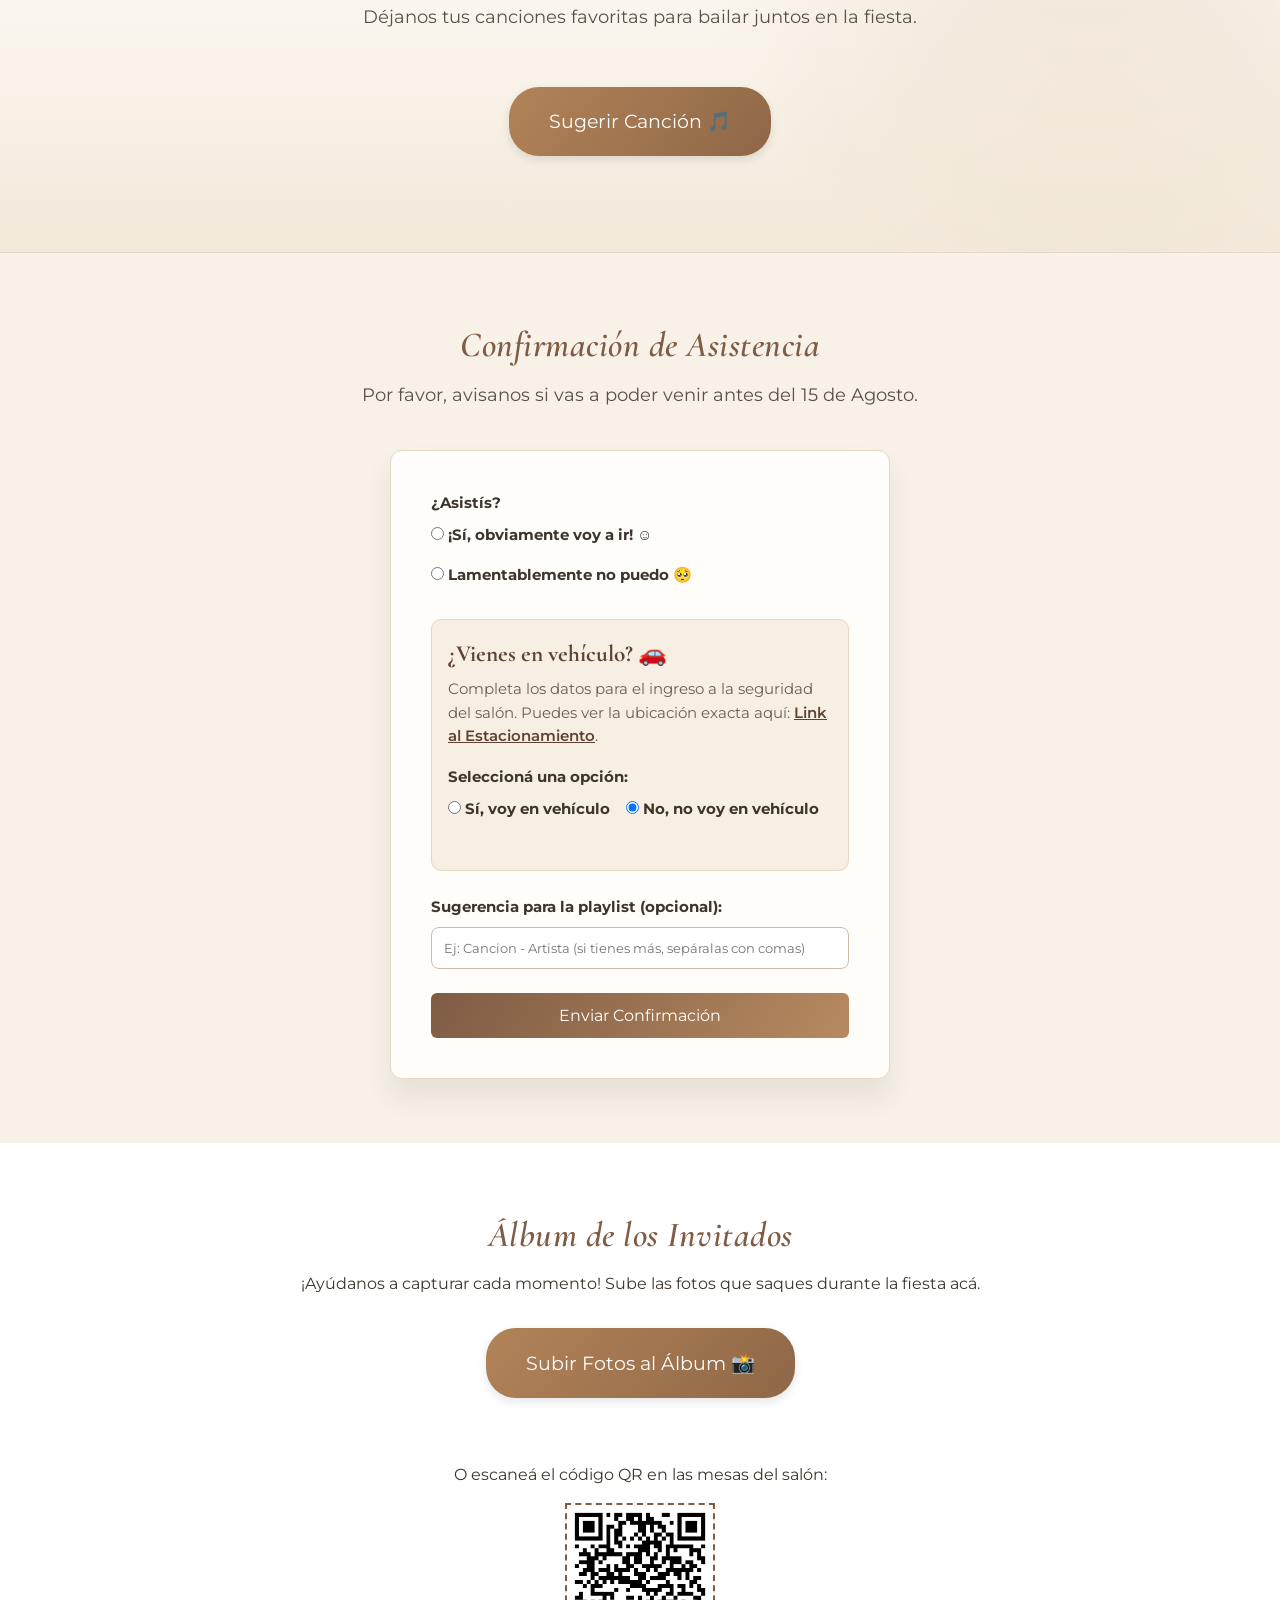
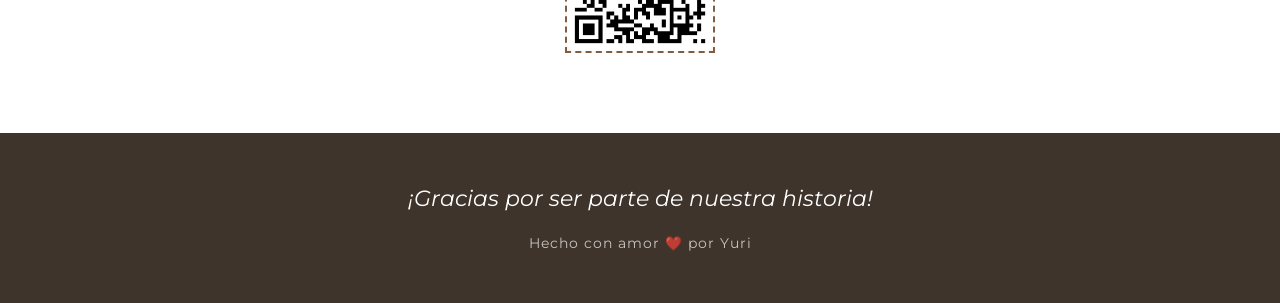
==== commit 68acd51e: "arreglo de formularios" ====
--- a/index.html
+++ b/index.html
@@ -299,7 +299,7 @@
             <!-- SECCIÓN DE ESTACIONAMIENTO (Campos obligatorios solo si asisten con vehículo) -->
             <div class="parking-section">
                 <h4>¿Vienes en vehículo? 🚗</h4>
-                <p class="parking-info">Completá los datos para el ingreso a la seguridad del salón. Podés ver la
+                <p class="parking-info">Completa los datos para el ingreso a la seguridad del salón. Puedes ver la
                     ubicación exacta aquí: <a href="https://maps.app.goo.gl/1zx5SP46PCydcytZ6" target="_blank"
                         class="parking-link">Link
                         al Estacionamiento</a>.</p>
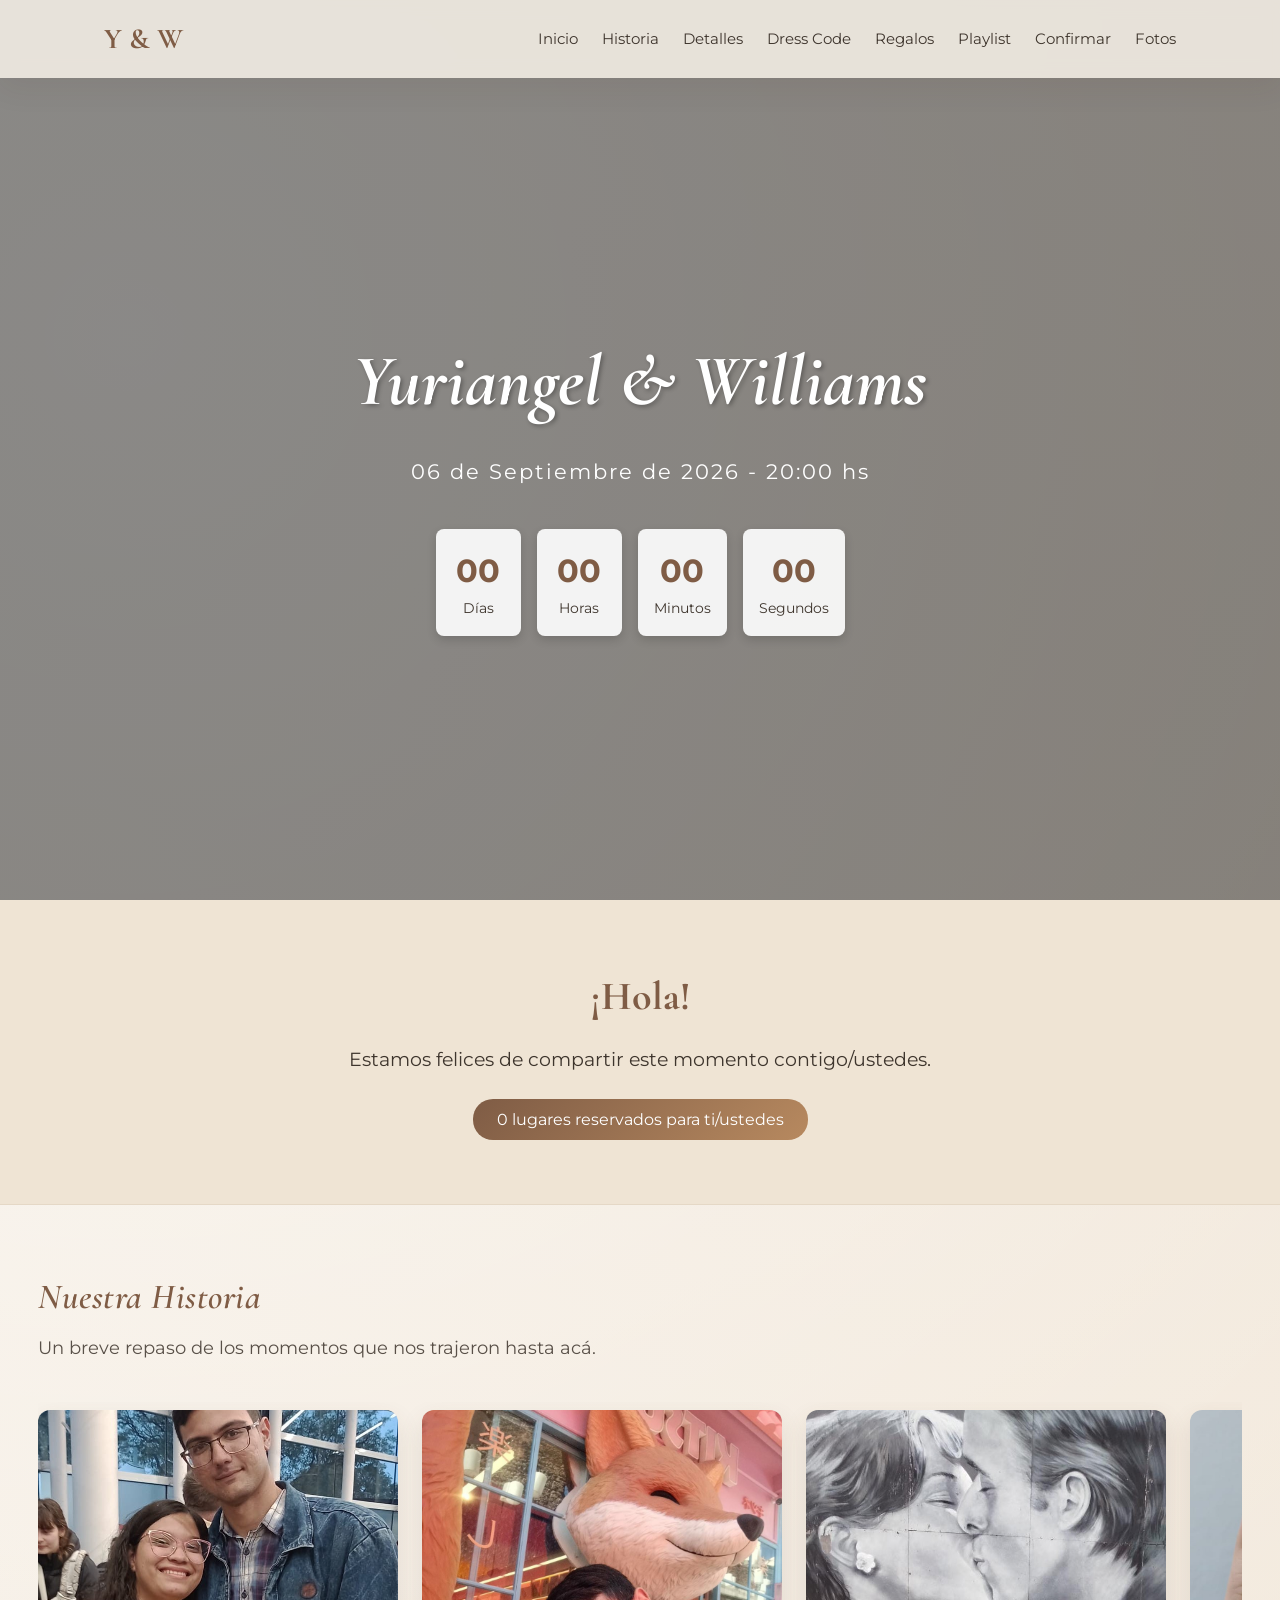
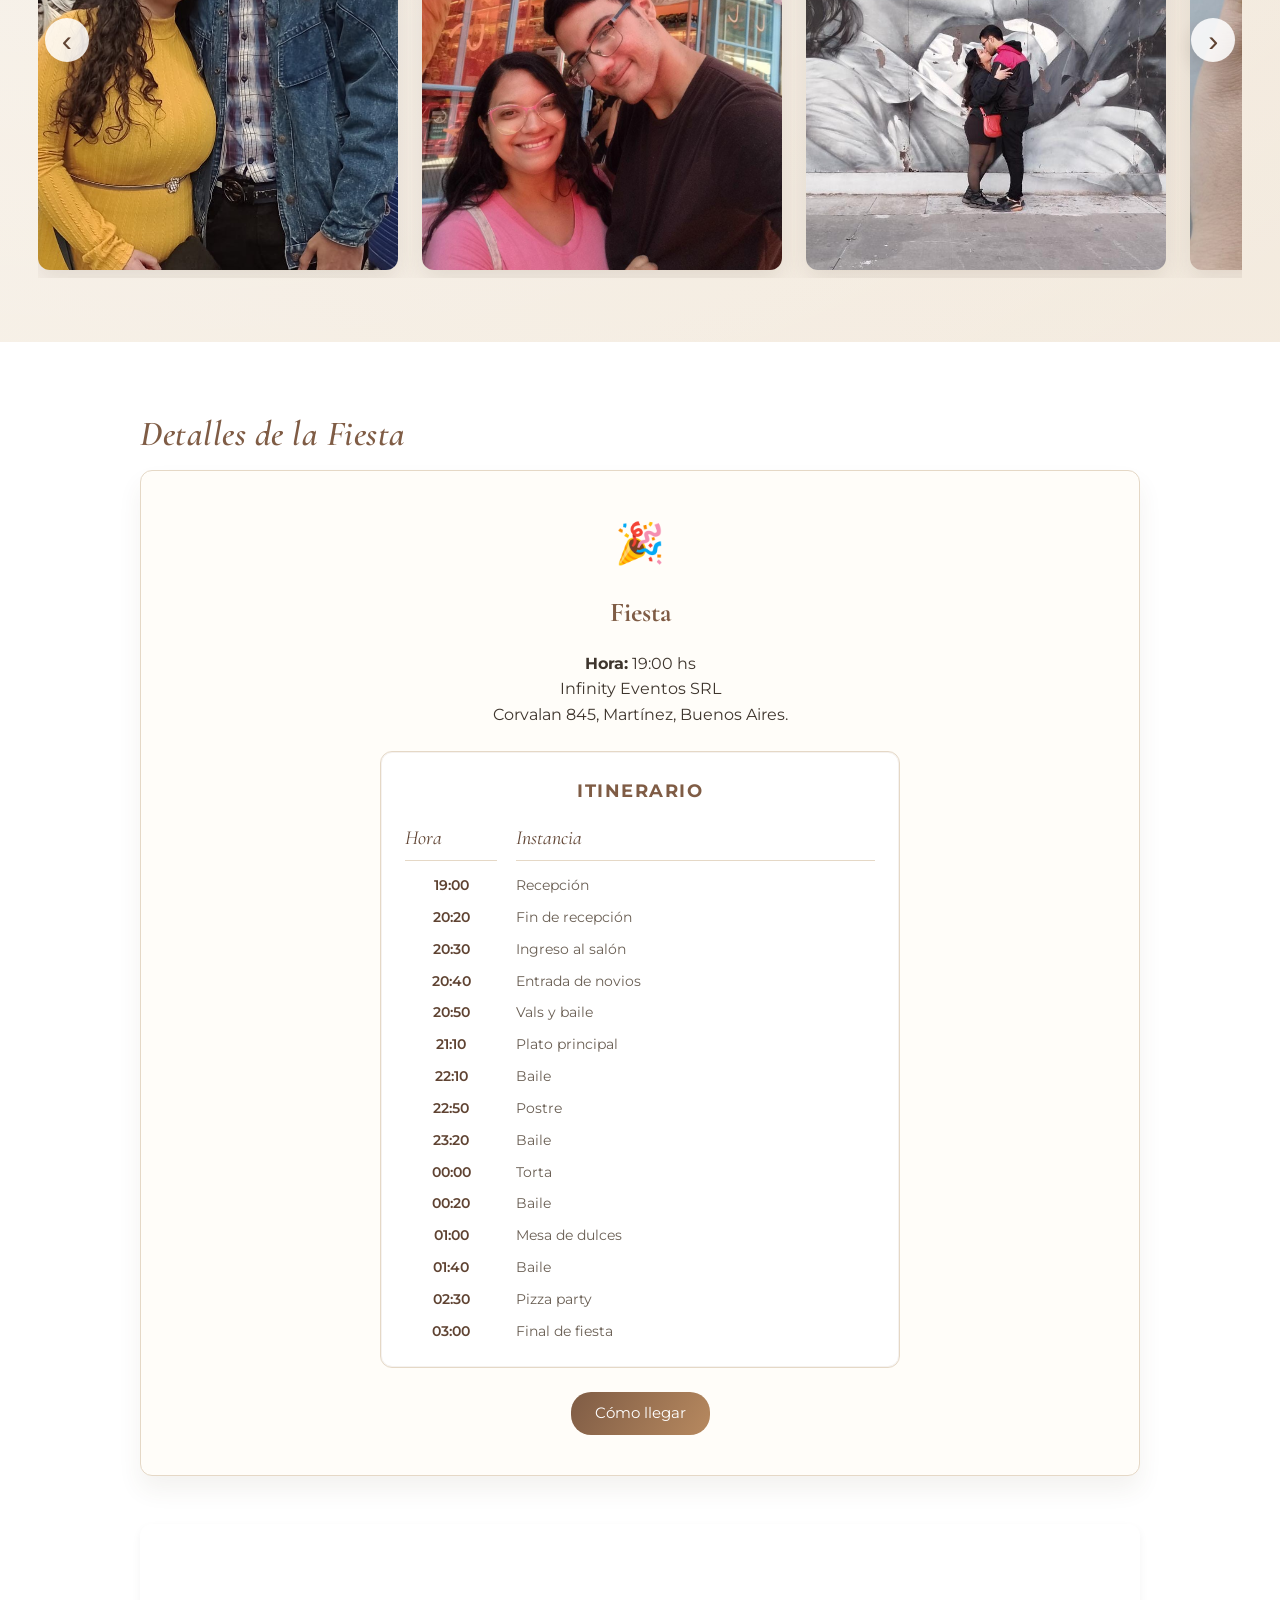
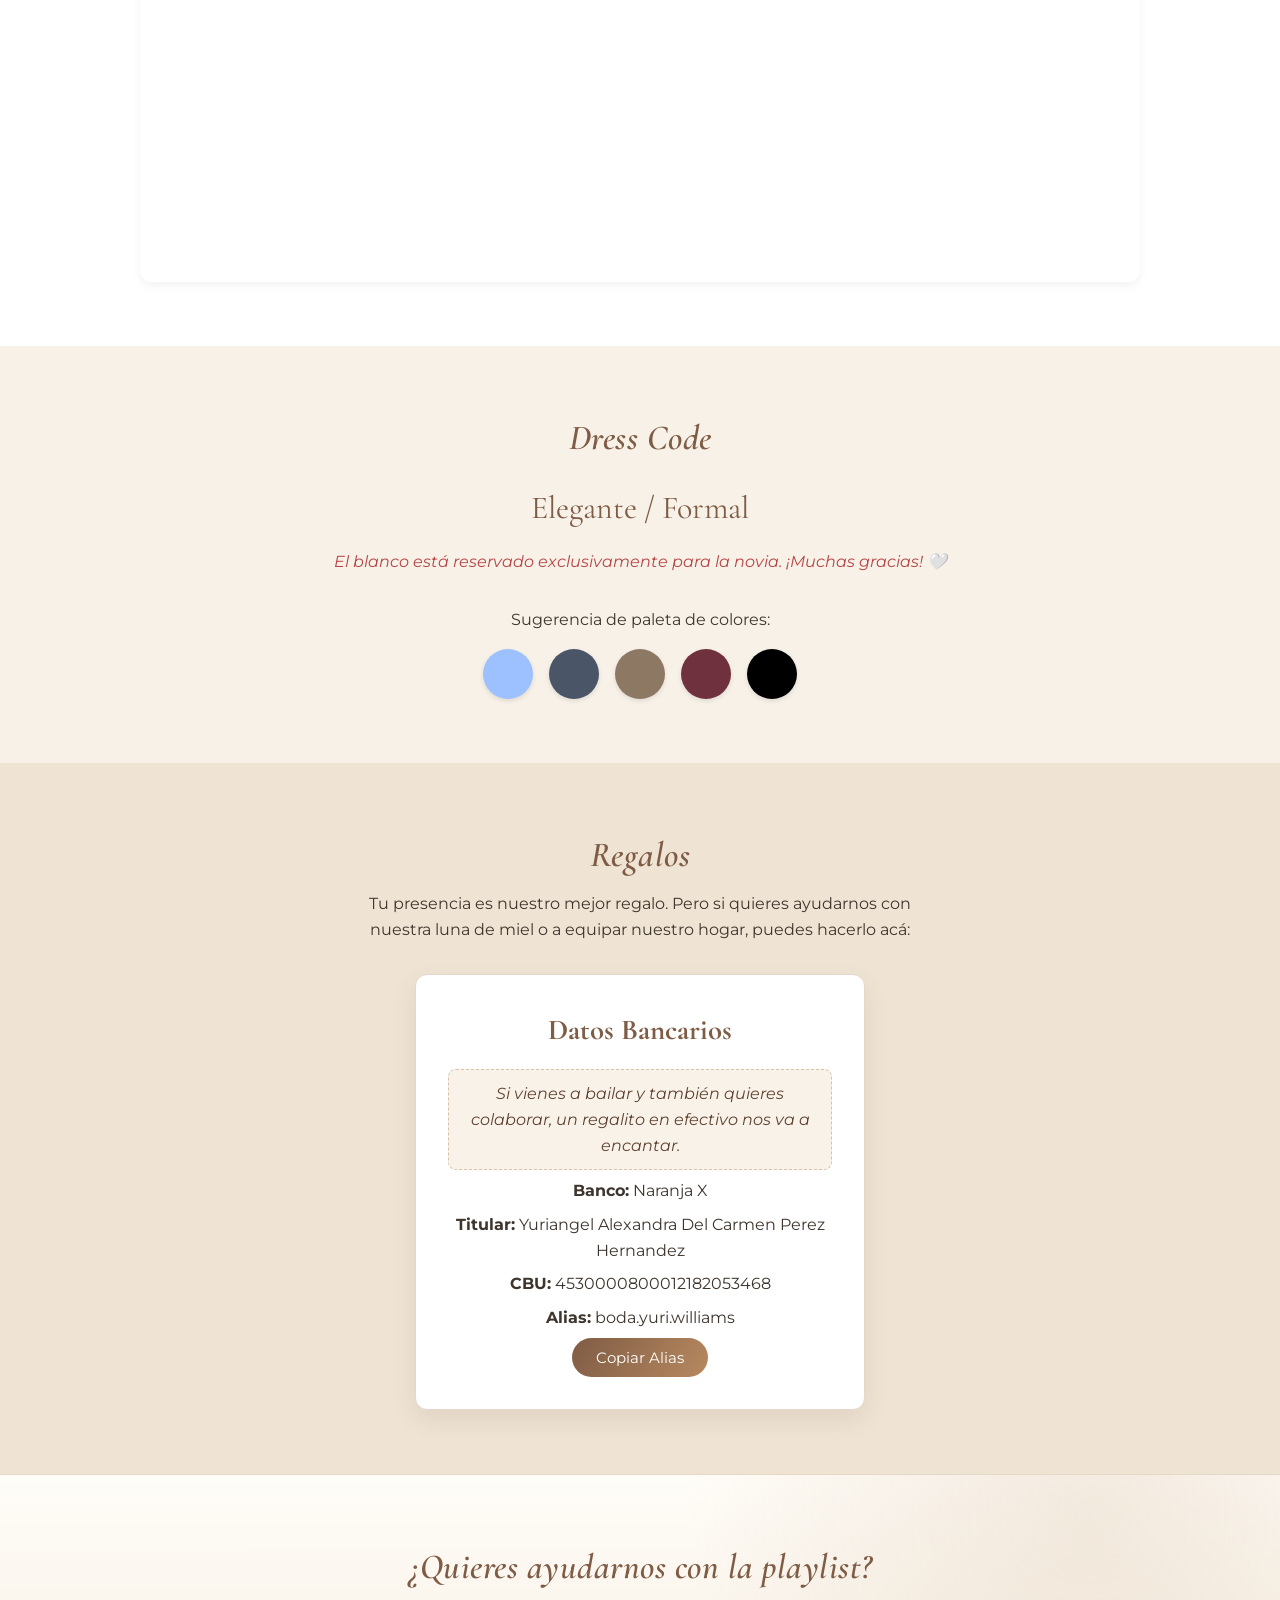
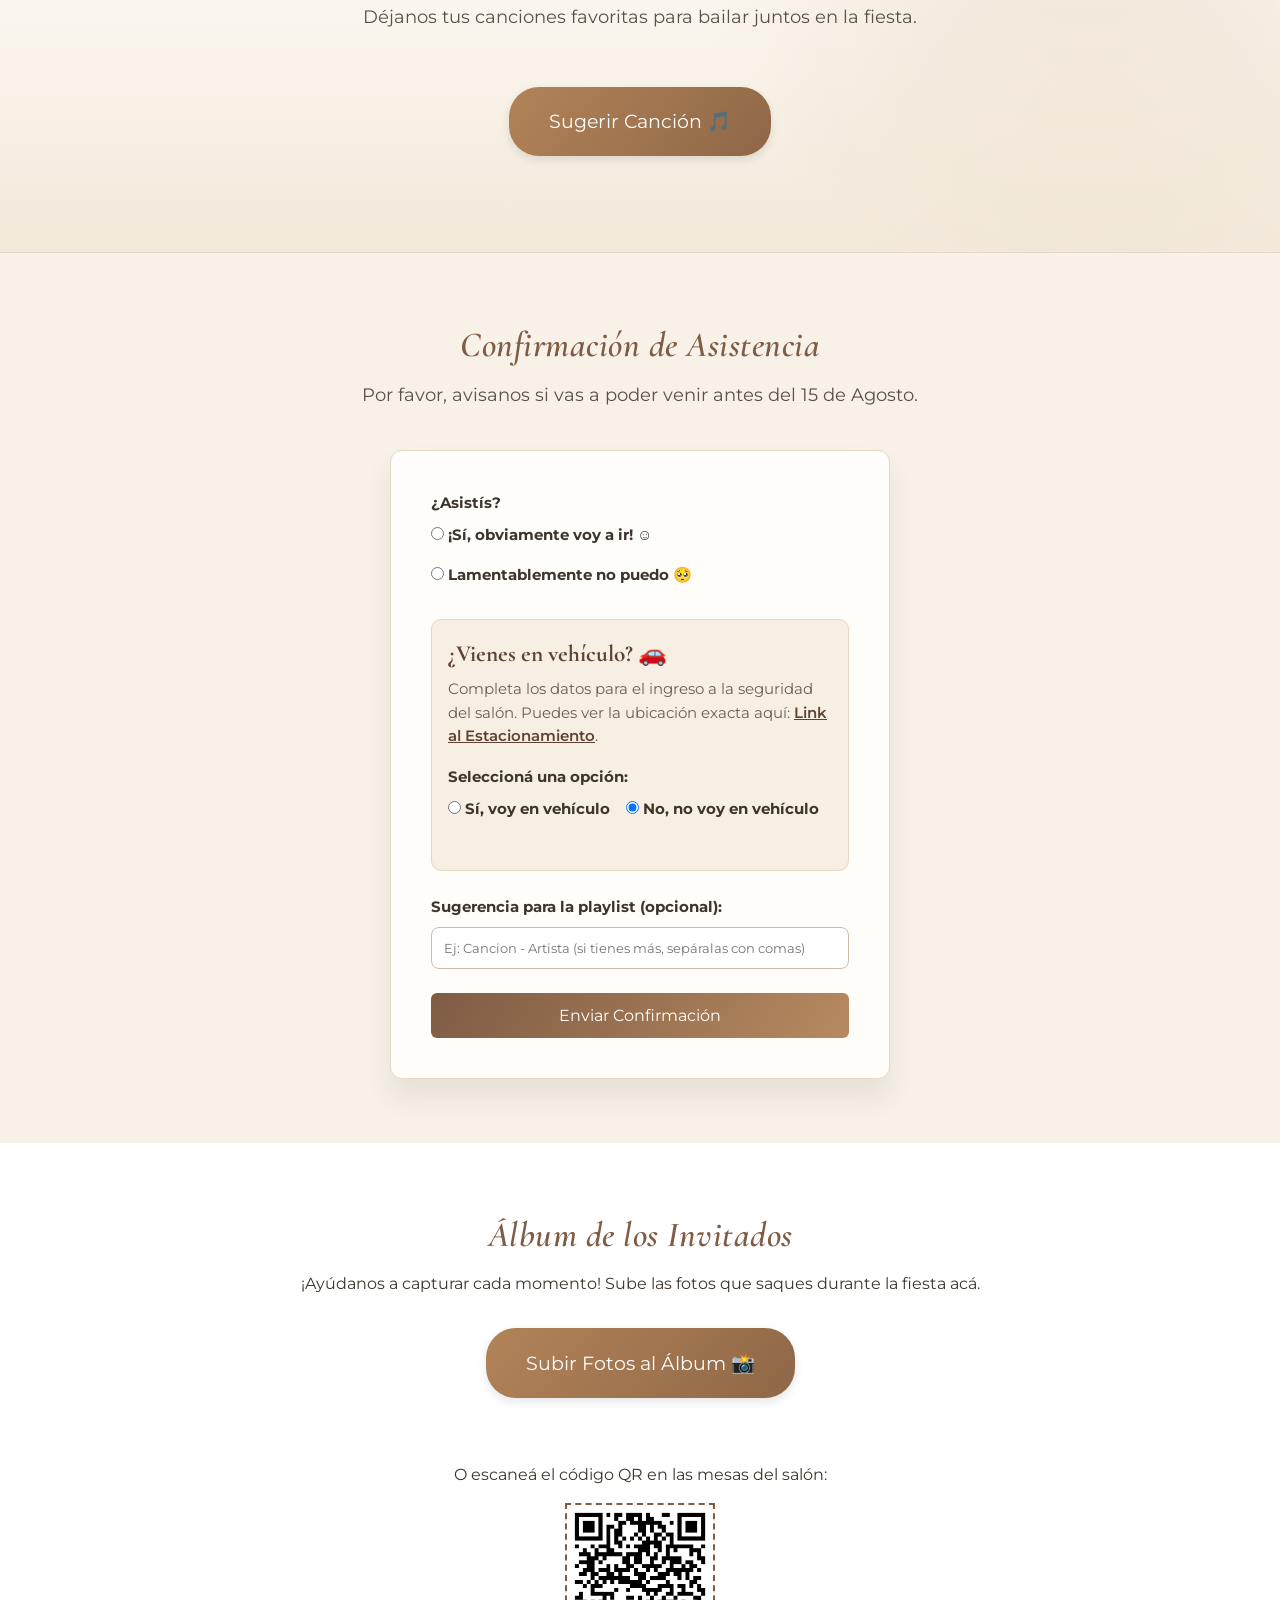
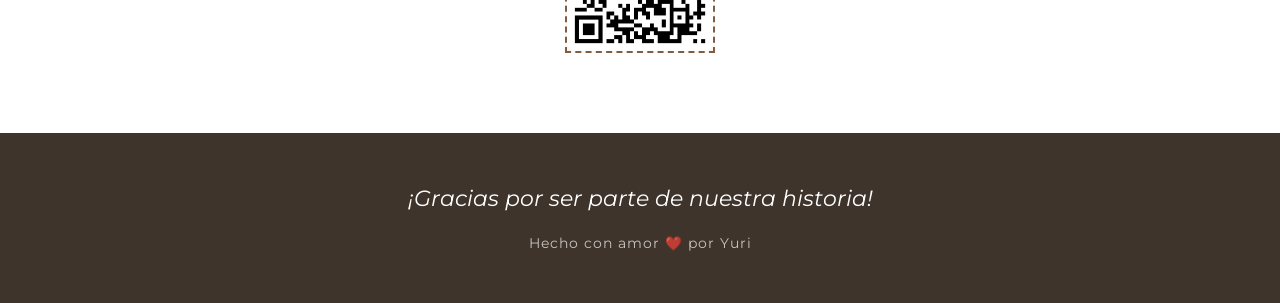
==== commit 07dce0cf: "se arregla comportamiento de carrucel" ====
--- a/index.html
+++ b/index.html
@@ -145,6 +145,8 @@
                     </div>
                 </div>
             </div>
+            <button type="button" class="history-control prev" aria-label="Ver foto anterior">‹</button>
+            <button type="button" class="history-control next" aria-label="Ver foto siguiente">›</button>
         </div>
     </section>
 
--- a/style.css
+++ b/style.css
@@ -175,41 +175,85 @@
 
 .history-carousel {
     position: relative;
-    overflow: hidden;
+    overflow-x: auto;
+    overflow-y: hidden;
     margin-top: 2rem;
     padding: 0.5rem 0;
+    touch-action: pan-x;
+    -webkit-overflow-scrolling: touch;
+    scrollbar-width: none;
+    cursor: grab;
+}
+
+.history-carousel::-webkit-scrollbar {
+    display: none;
+}
+
+.history-carousel.is-dragging {
+    cursor: grabbing;
+}
+
+.history-carousel.is-dragging .history-track {
+    cursor: grabbing;
+}
+
+.history-carousel.is-dragging .history-item img {
+    transform: none;
+}
+
+.history-carousel.is-dragging .overlay {
+    opacity: 0;
+}
+
+.history-control {
+    position: absolute;
+    top: 50%;
+    transform: translateY(-50%);
+    width: 44px;
+    height: 44px;
+    border: none;
+    border-radius: 50%;
+    background: rgba(255, 255, 255, 0.85);
+    color: var(--primary-dark);
+    font-size: 1.9rem;
+    line-height: 1;
+    cursor: pointer;
+    z-index: 3;
+    box-shadow: 0 8px 18px rgba(62, 43, 29, 0.15);
+    display: flex;
+    align-items: center;
+    justify-content: center;
+}
+
+.history-control:hover {
+    background: #ffffff;
+}
+
+.history-control.prev {
+    left: 0.4rem;
+}
+
+.history-control.next {
+    right: 0.4rem;
 }
 
 .history-carousel::before,
 .history-carousel::after {
-    content: "";
-    position: absolute;
-    top: 0;
-    bottom: 0;
-    width: 3rem;
-    z-index: 2;
-    pointer-events: none;
+    content: none;
 }
 
 .history-carousel::before {
-    left: 0;
-    background: linear-gradient(to right, #f7f1e8, rgba(247, 241, 232, 0));
+    display: none;
 }
 
 .history-carousel::after {
-    right: 0;
-    background: linear-gradient(to left, #f7f1e8, rgba(247, 241, 232, 0));
+    display: none;
 }
 
 .history-track {
     display: flex;
     gap: 1.5rem;
     width: max-content;
-    animation: history-slide 38s linear infinite;
-}
-
-.history-carousel:hover .history-track {
-    animation-play-state: paused;
 }
 
 .history-item {
@@ -226,6 +270,8 @@
     height: 100%;
     object-fit: cover;
     transition: transform 0.5s ease;
+    user-select: none;
+    -webkit-user-drag: none;
 }
 .overlay {
     position: absolute;
@@ -245,15 +291,6 @@
 .history-item:hover img { transform: scale(1.1); }
 .history-item:hover .overlay { opacity: 1; }
 
-@keyframes history-slide {
-    from {
-        transform: translateX(0);
-    }
-    to {
-        transform: translateX(calc(-50% - 0.75rem));
-    }
-}
-
 @media (max-width: 1200px) {
     .history-section {
         width: 92%;
@@ -267,19 +304,19 @@
         max-width: none;
     }
 
-    .history-carousel::before,
-    .history-carousel::after {
-        width: 2rem;
-    }
-
     .history-track {
         gap: 1rem;
-        animation-duration: 28s;
     }
 
     .history-item {
         flex-basis: 78vw;
         height: 450px;
+    }
+
+    .history-control {
+        width: 38px;
+        height: 38px;
+        font-size: 1.5rem;
     }
 }
 
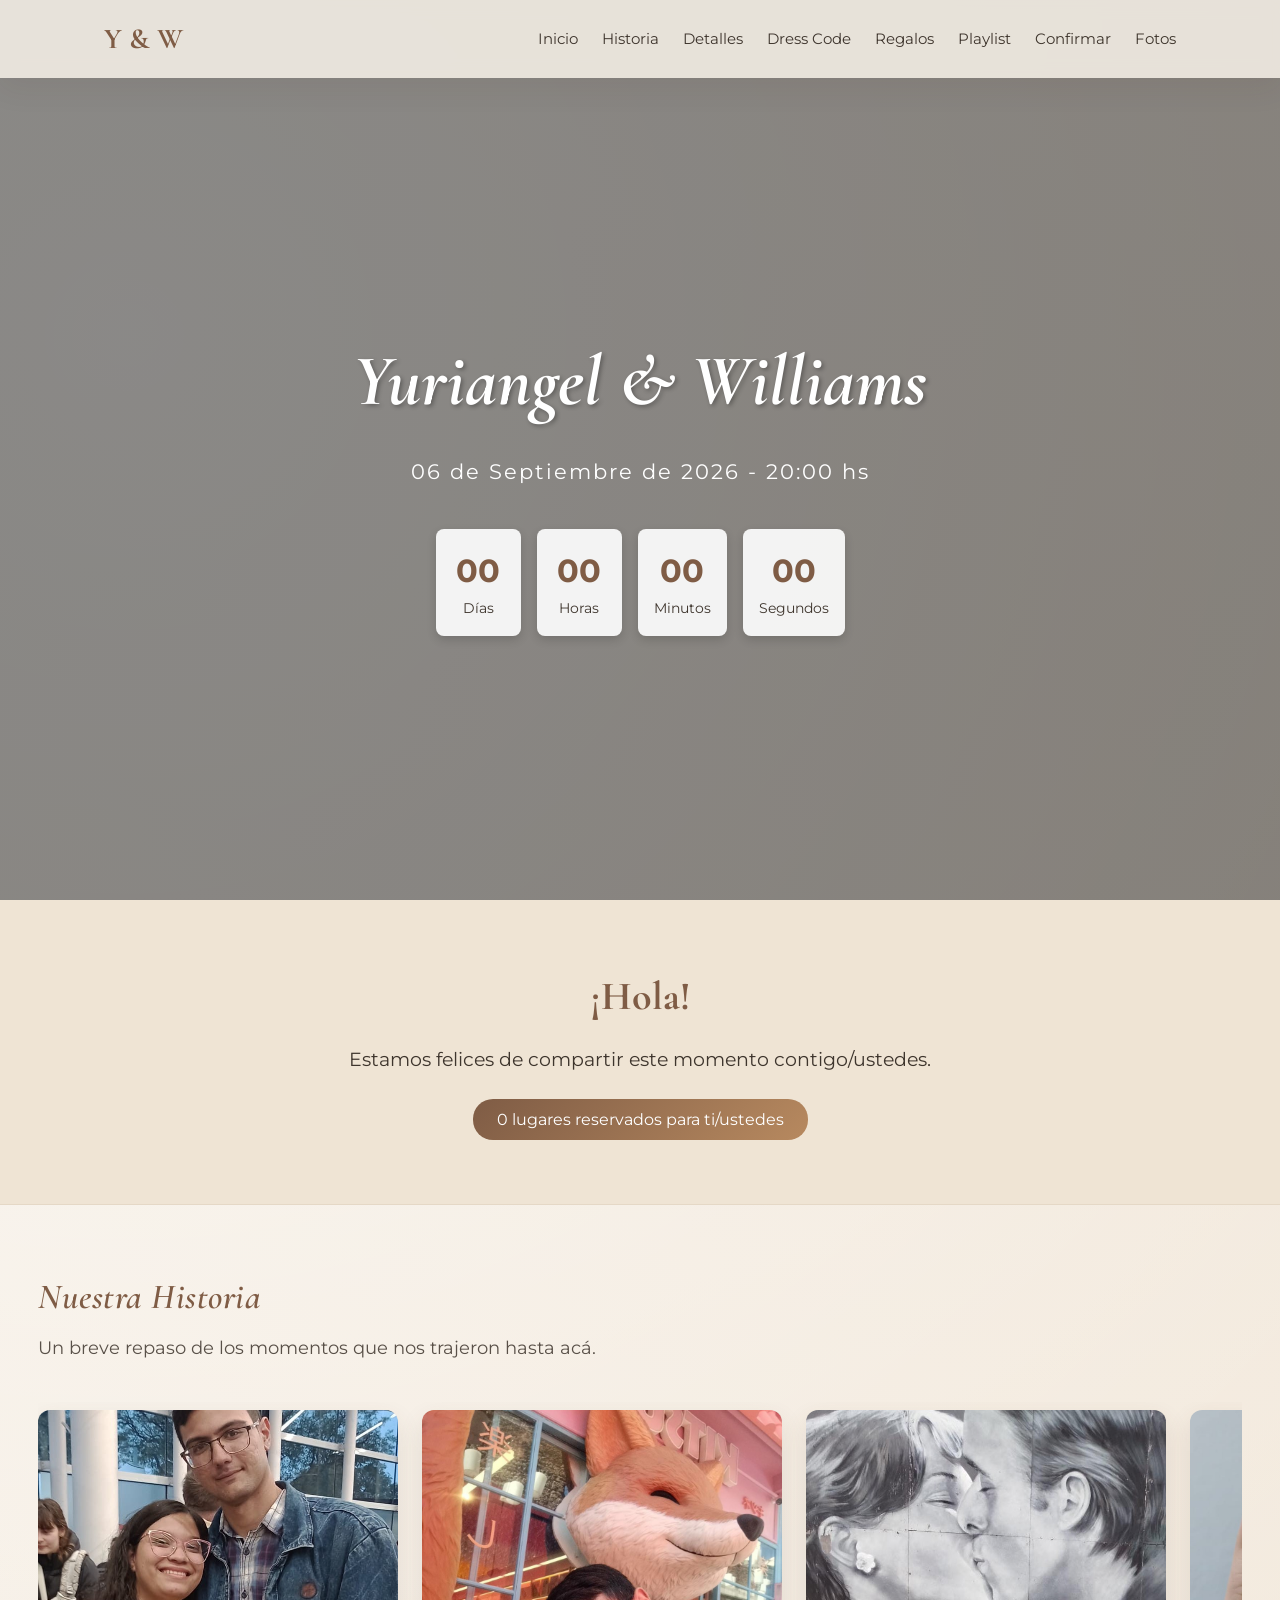
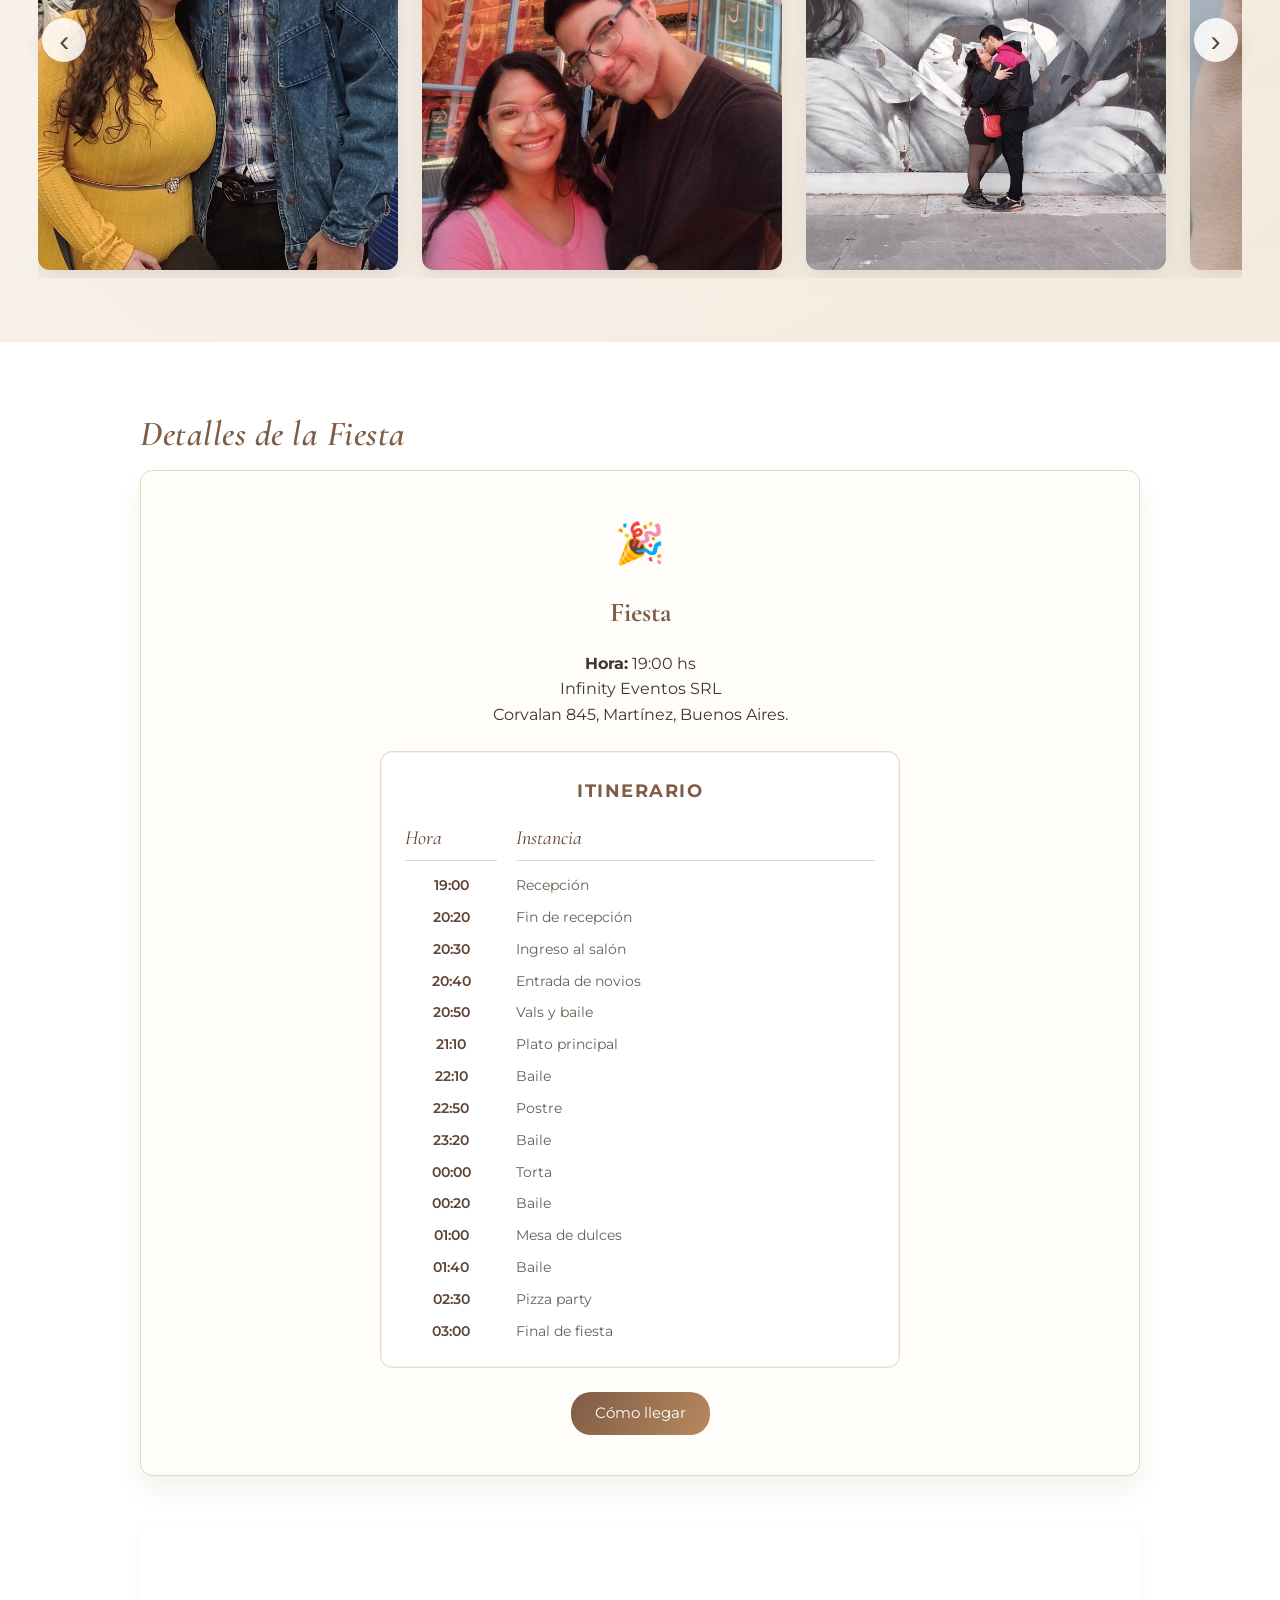
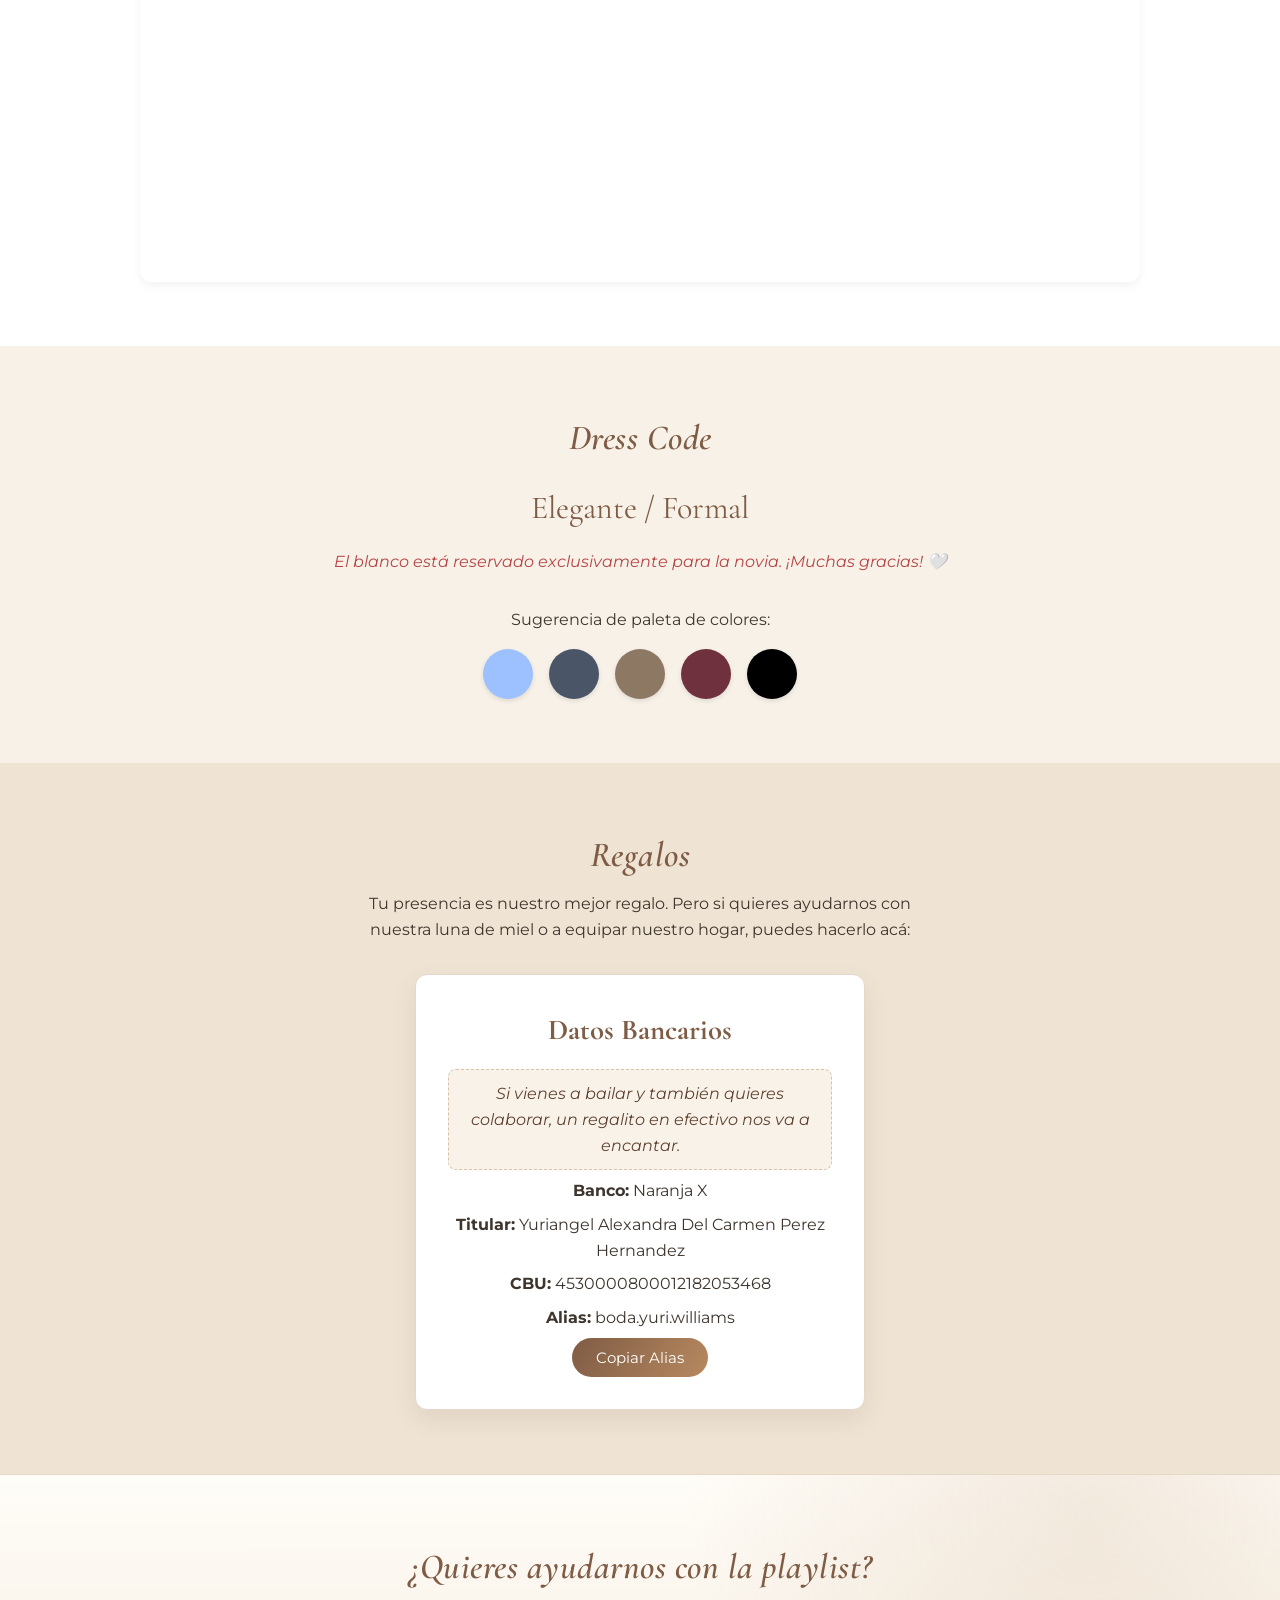
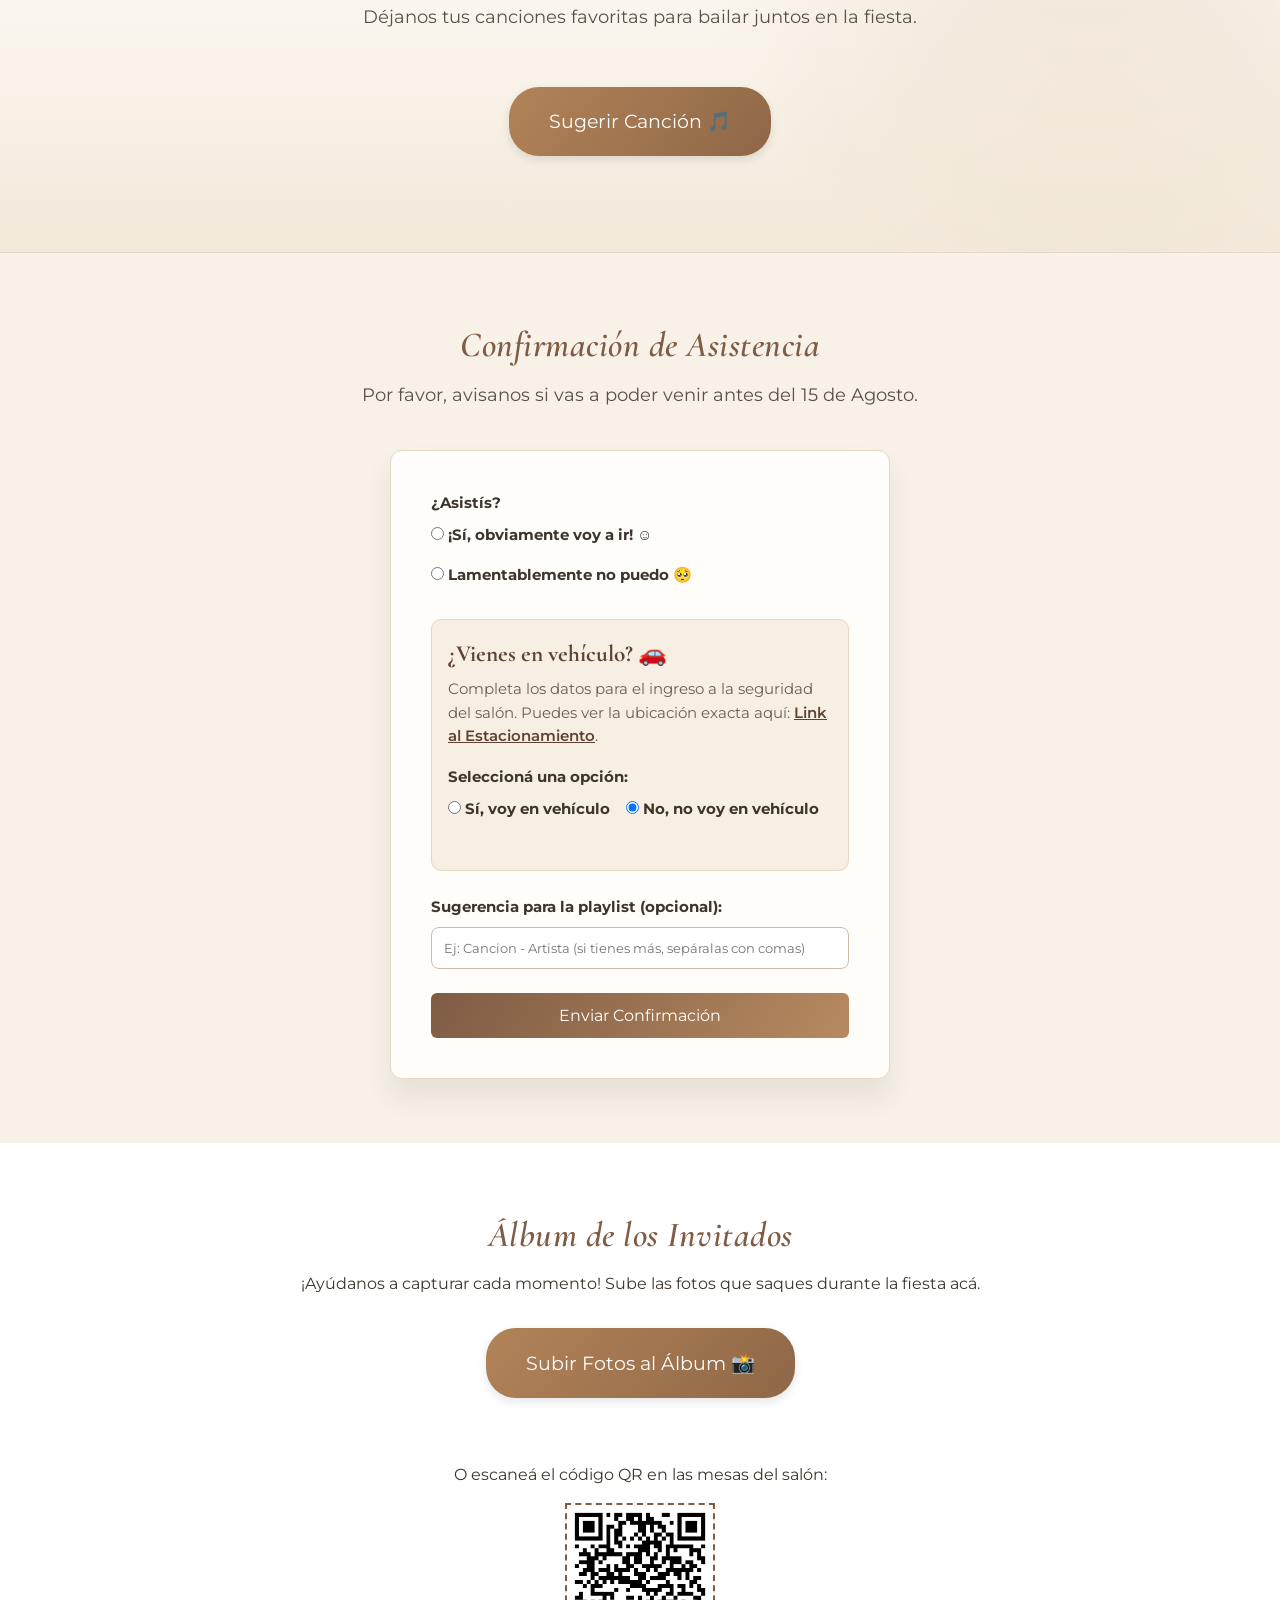
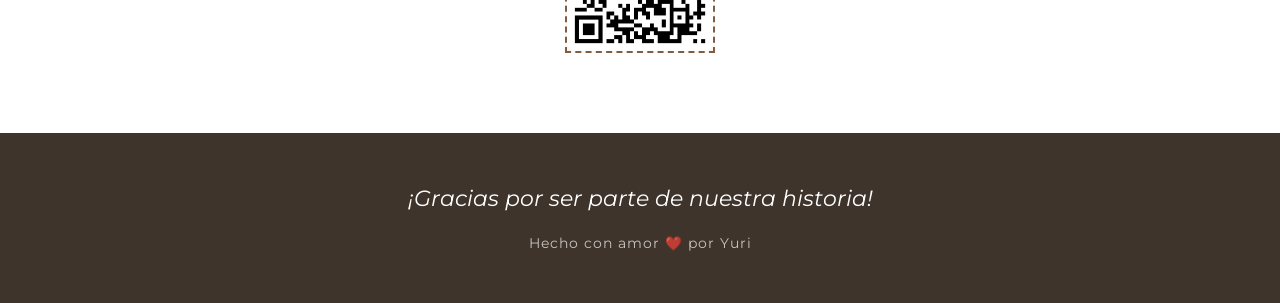
==== commit 036a39f9: "se arregla comportamiento de carrucel" ====
--- a/index.html
+++ b/index.html
@@ -70,8 +70,9 @@
         <h2 class="section-title">Nuestra Historia</h2>
         <p class="section-subtitle">Un breve repaso de los momentos que nos trajeron hasta acá.</p>
 
-        <div class="history-carousel">
-            <div class="history-track">
+        <div class="history-carousel-shell">
+            <div class="history-carousel">
+                <div class="history-track">
                 <div class="history-item">
                     <img src="/files/fotos_carrusel/encuentro.jpeg" alt="Nuestro reencuentro">
                     <div class="overlay">
@@ -143,6 +144,7 @@
                     <div class="overlay">
                         <p>Boda en el civil 💒</p>
                     </div>
+                </div>
                 </div>
             </div>
             <button type="button" class="history-control prev" aria-label="Ver foto anterior">‹</button>
--- a/style.css
+++ b/style.css
@@ -173,11 +173,14 @@
     max-width: 1400px;
 }
 
+.history-carousel-shell {
+    position: relative;
+    margin-top: 2rem;
+}
+
 .history-carousel {
-    position: relative;
     overflow-x: auto;
     overflow-y: hidden;
-    margin-top: 2rem;
     padding: 0.5rem 0;
     touch-action: pan-x;
     -webkit-overflow-scrolling: touch;
@@ -230,11 +233,11 @@
 }
 
 .history-control.prev {
-    left: 0.4rem;
+    left: 0.25rem;
 }
 
 .history-control.next {
-    right: 0.4rem;
+    right: 0.25rem;
 }
 
 .history-carousel::before,
@@ -288,8 +291,14 @@
     font-size: 1.2rem;
     font-style: italic;
 }
-.history-item:hover img { transform: scale(1.1); }
-.history-item:hover .overlay { opacity: 1; }
+
+.history-item.is-active img {
+    transform: scale(1.06);
+}
+
+.history-item.is-active .overlay {
+    opacity: 1;
+}
 
 @media (max-width: 1200px) {
     .history-section {
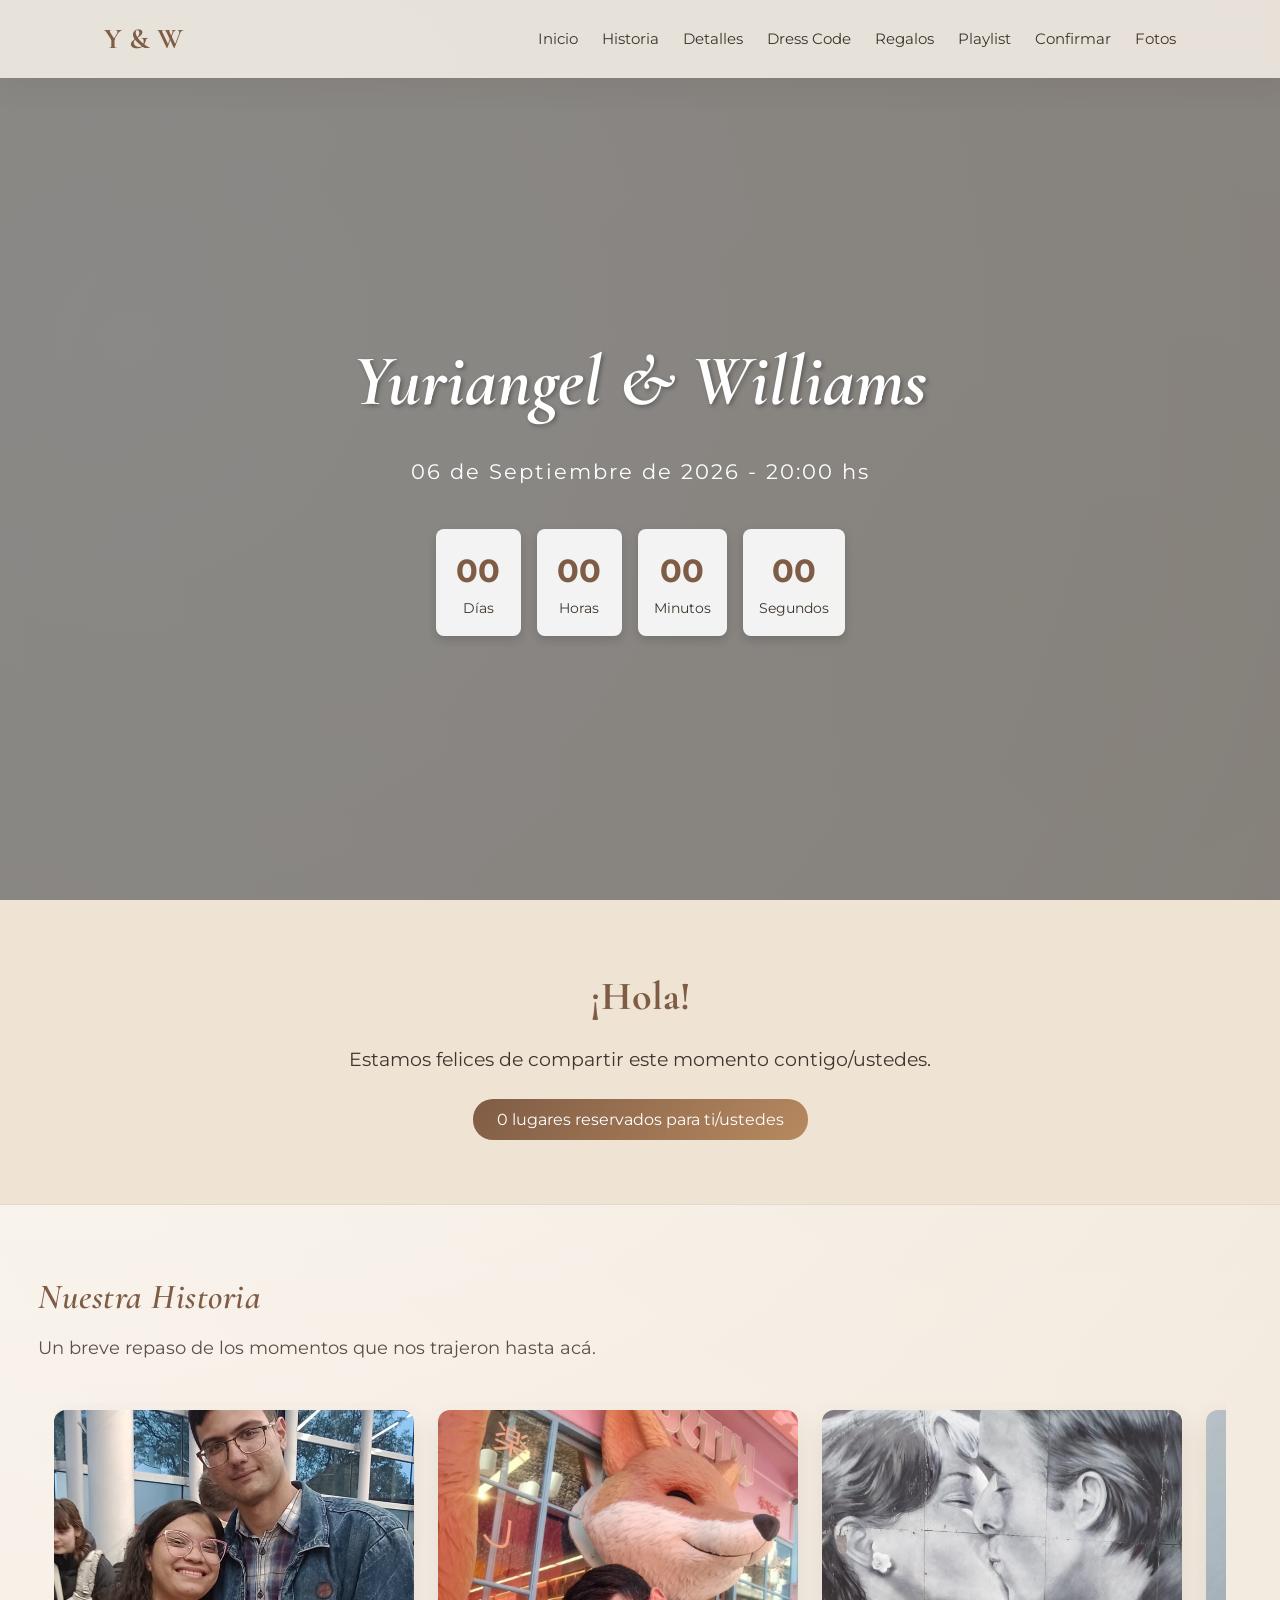
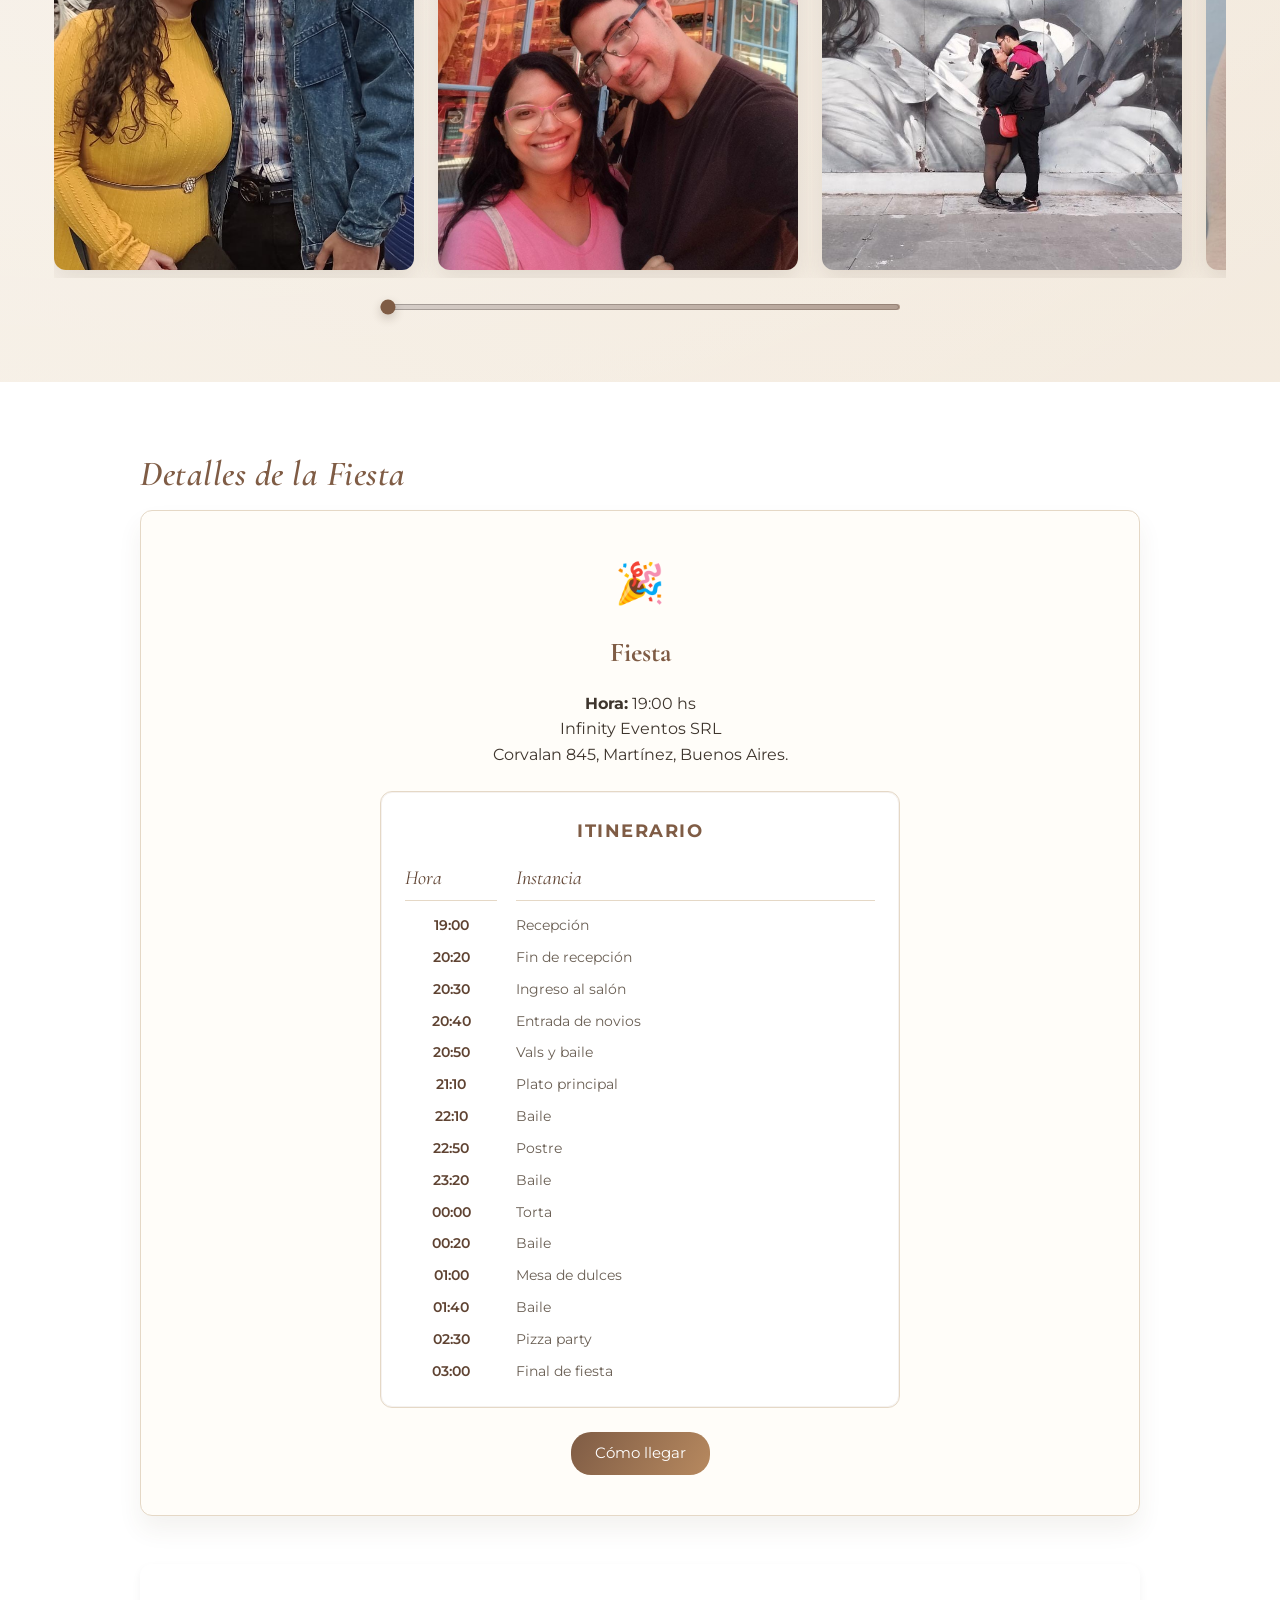
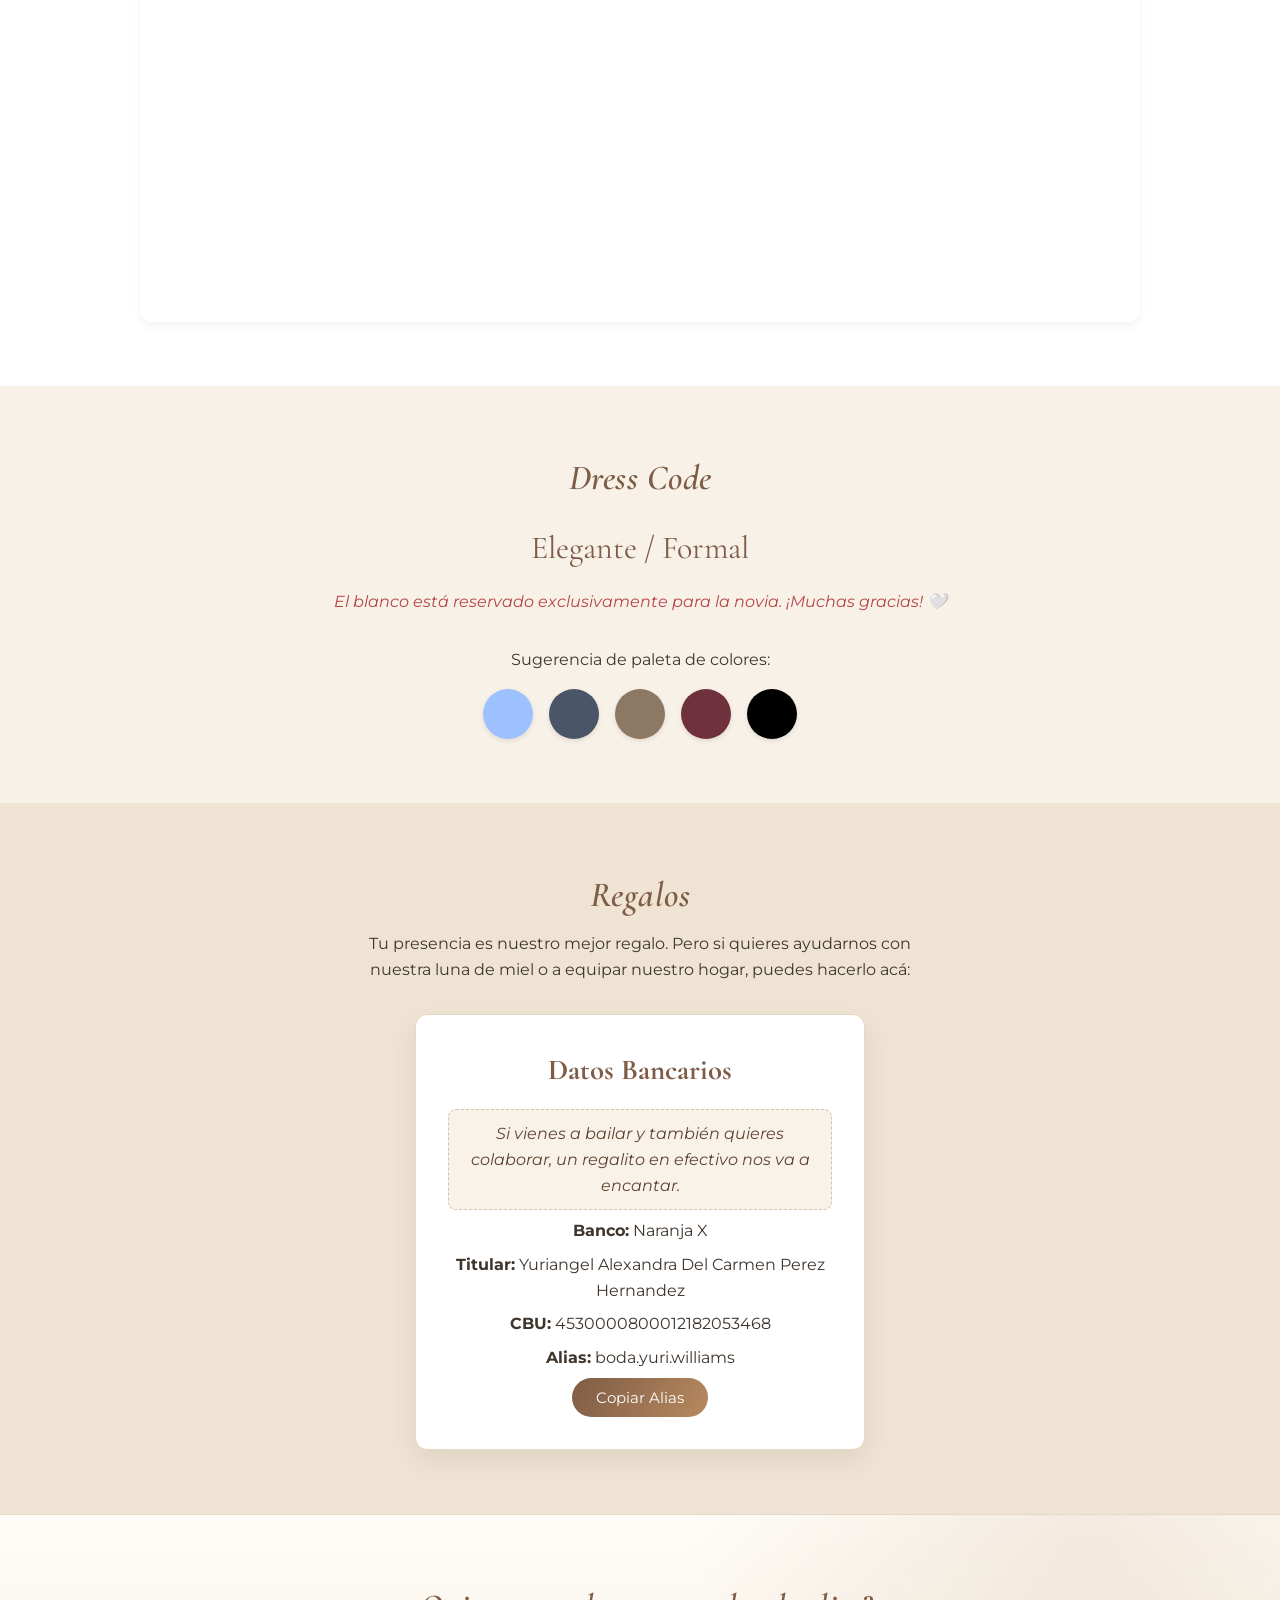
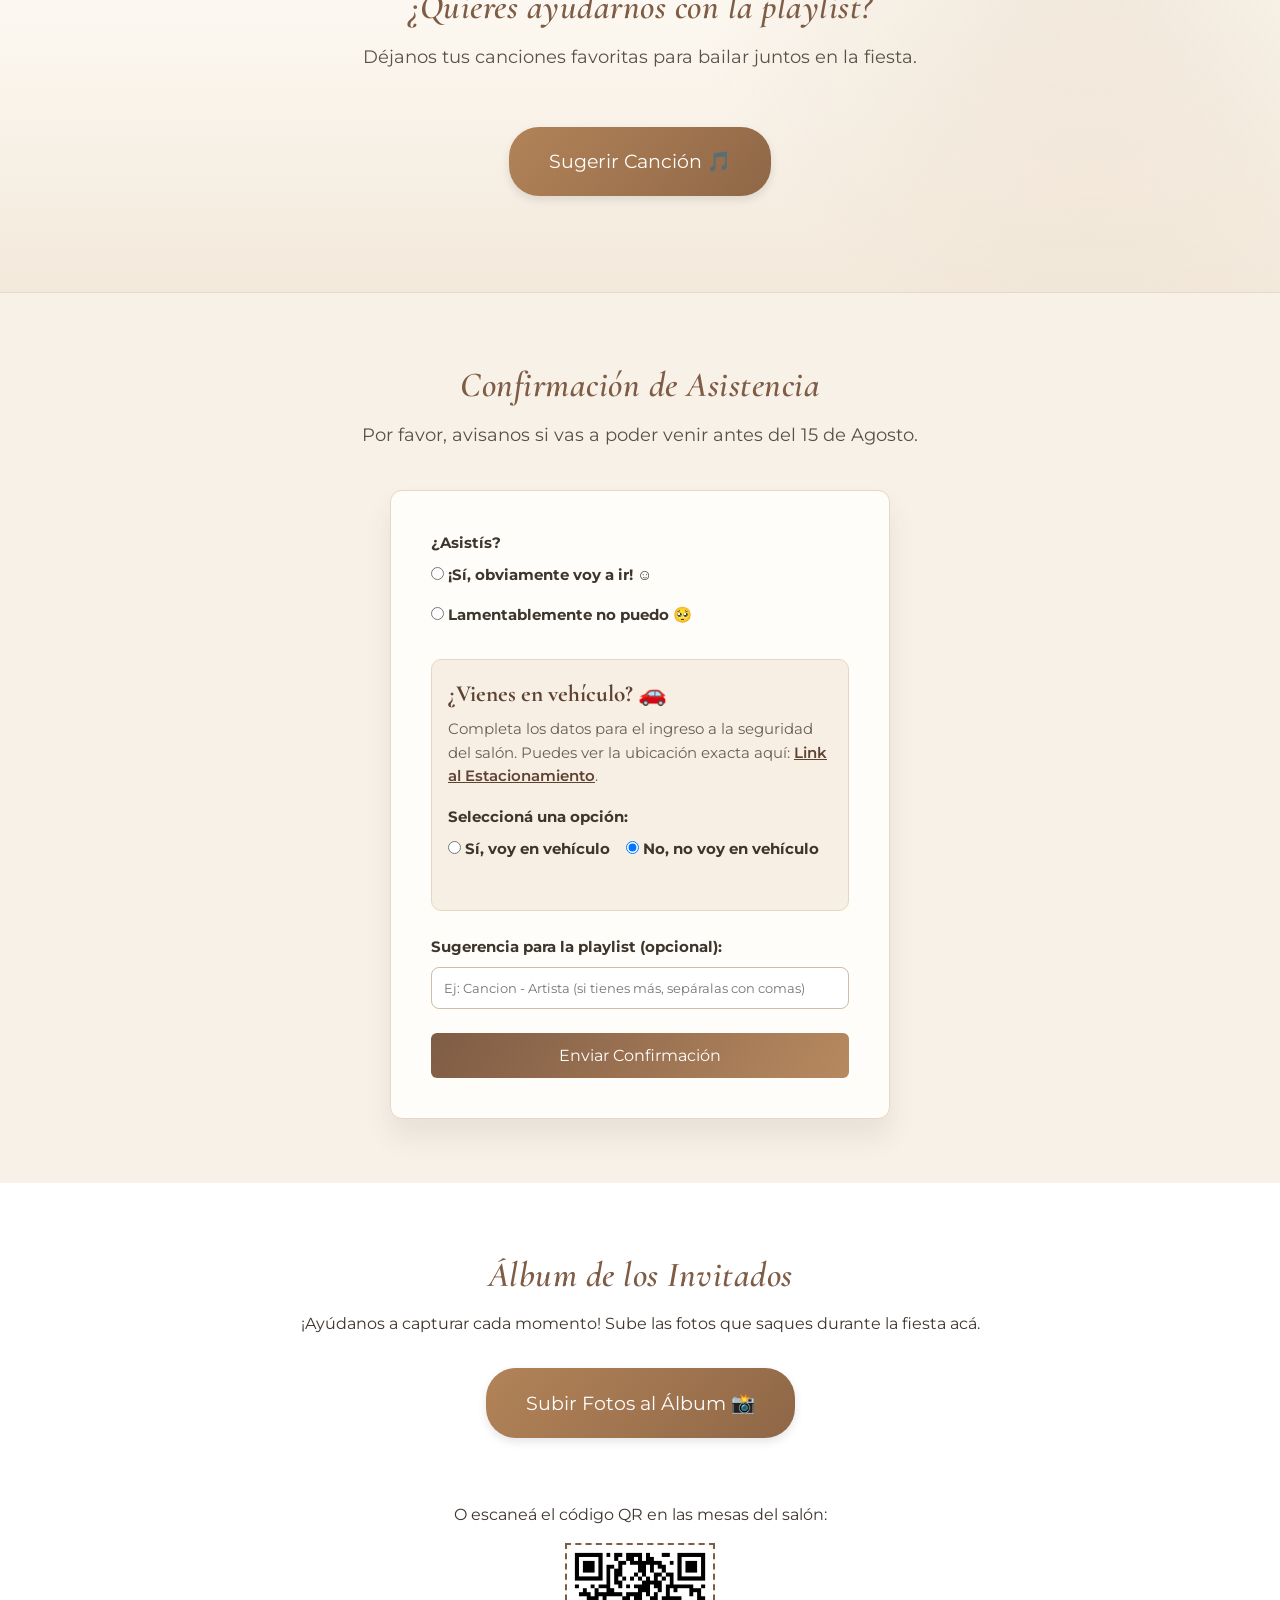
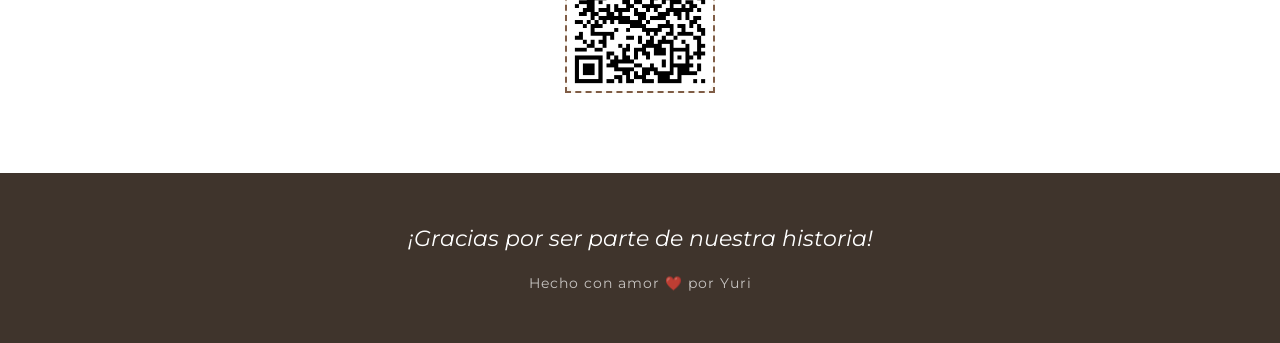
==== commit e64134f2: "se arregla comportamiento de carrucel" ====
--- a/index.html
+++ b/index.html
@@ -147,8 +147,17 @@
                 </div>
                 </div>
             </div>
-            <button type="button" class="history-control prev" aria-label="Ver foto anterior">‹</button>
-            <button type="button" class="history-control next" aria-label="Ver foto siguiente">›</button>
+            <div class="history-slider-wrap" aria-label="Navegar fotos">
+                <input
+                    type="range"
+                    class="history-slider"
+                    min="0"
+                    max="5"
+                    step="1"
+                    value="0"
+                    aria-label="Desplazar carrusel"
+                >
+            </div>
         </div>
     </section>
 
--- a/style.css
+++ b/style.css
@@ -176,6 +176,7 @@
 .history-carousel-shell {
     position: relative;
     margin-top: 2rem;
+    padding: 0 1rem;
 }
 
 .history-carousel {
@@ -208,36 +209,53 @@
     opacity: 0;
 }
 
-.history-control {
-    position: absolute;
-    top: 50%;
-    transform: translateY(-50%);
-    width: 44px;
-    height: 44px;
-    border: none;
+.history-slider-wrap {
+    margin: 0.9rem auto 0;
+    width: min(520px, 82vw);
+}
+
+.history-slider {
+    width: 100%;
+    accent-color: var(--primary);
+    cursor: pointer;
+}
+
+.history-slider:focus-visible {
+    outline: 2px solid var(--accent);
+    outline-offset: 4px;
+}
+
+.history-slider::-webkit-slider-runnable-track {
+    height: 0.4rem;
+    border-radius: 999px;
+    background: linear-gradient(90deg, rgba(127, 92, 69, 0.22), rgba(127, 92, 69, 0.55));
+}
+
+.history-slider::-webkit-slider-thumb {
+    -webkit-appearance: none;
+    appearance: none;
+    width: 18px;
+    height: 18px;
     border-radius: 50%;
-    background: rgba(255, 255, 255, 0.85);
-    color: var(--primary-dark);
-    font-size: 1.9rem;
-    line-height: 1;
-    cursor: pointer;
-    z-index: 3;
-    box-shadow: 0 8px 18px rgba(62, 43, 29, 0.15);
-    display: flex;
-    align-items: center;
-    justify-content: center;
-}
-
-.history-control:hover {
-    background: #ffffff;
-}
-
-.history-control.prev {
-    left: 0.25rem;
-}
-
-.history-control.next {
-    right: 0.25rem;
+    border: 2px solid #fff;
+    background: var(--primary-dark);
+    margin-top: -5px;
+    box-shadow: 0 4px 10px rgba(62, 43, 29, 0.2);
+}
+
+.history-slider::-moz-range-track {
+    height: 0.4rem;
+    border-radius: 999px;
+    background: linear-gradient(90deg, rgba(127, 92, 69, 0.22), rgba(127, 92, 69, 0.55));
+}
+
+.history-slider::-moz-range-thumb {
+    width: 18px;
+    height: 18px;
+    border-radius: 50%;
+    border: 2px solid #fff;
+    background: var(--primary-dark);
+    box-shadow: 0 4px 10px rgba(62, 43, 29, 0.2);
 }
 
 .history-carousel::before,
@@ -313,19 +331,22 @@
         max-width: none;
     }
 
+    .history-carousel-shell {
+        padding: 0 0.25rem;
+    }
+
     .history-track {
         gap: 1rem;
     }
 
     .history-item {
-        flex-basis: 78vw;
-        height: 450px;
-    }
-
-    .history-control {
-        width: 38px;
-        height: 38px;
-        font-size: 1.5rem;
+        flex-basis: 66vw;
+        height: 380px;
+    }
+
+    .history-slider-wrap {
+        width: min(420px, 88vw);
+        margin-top: 0.75rem;
     }
 }
 
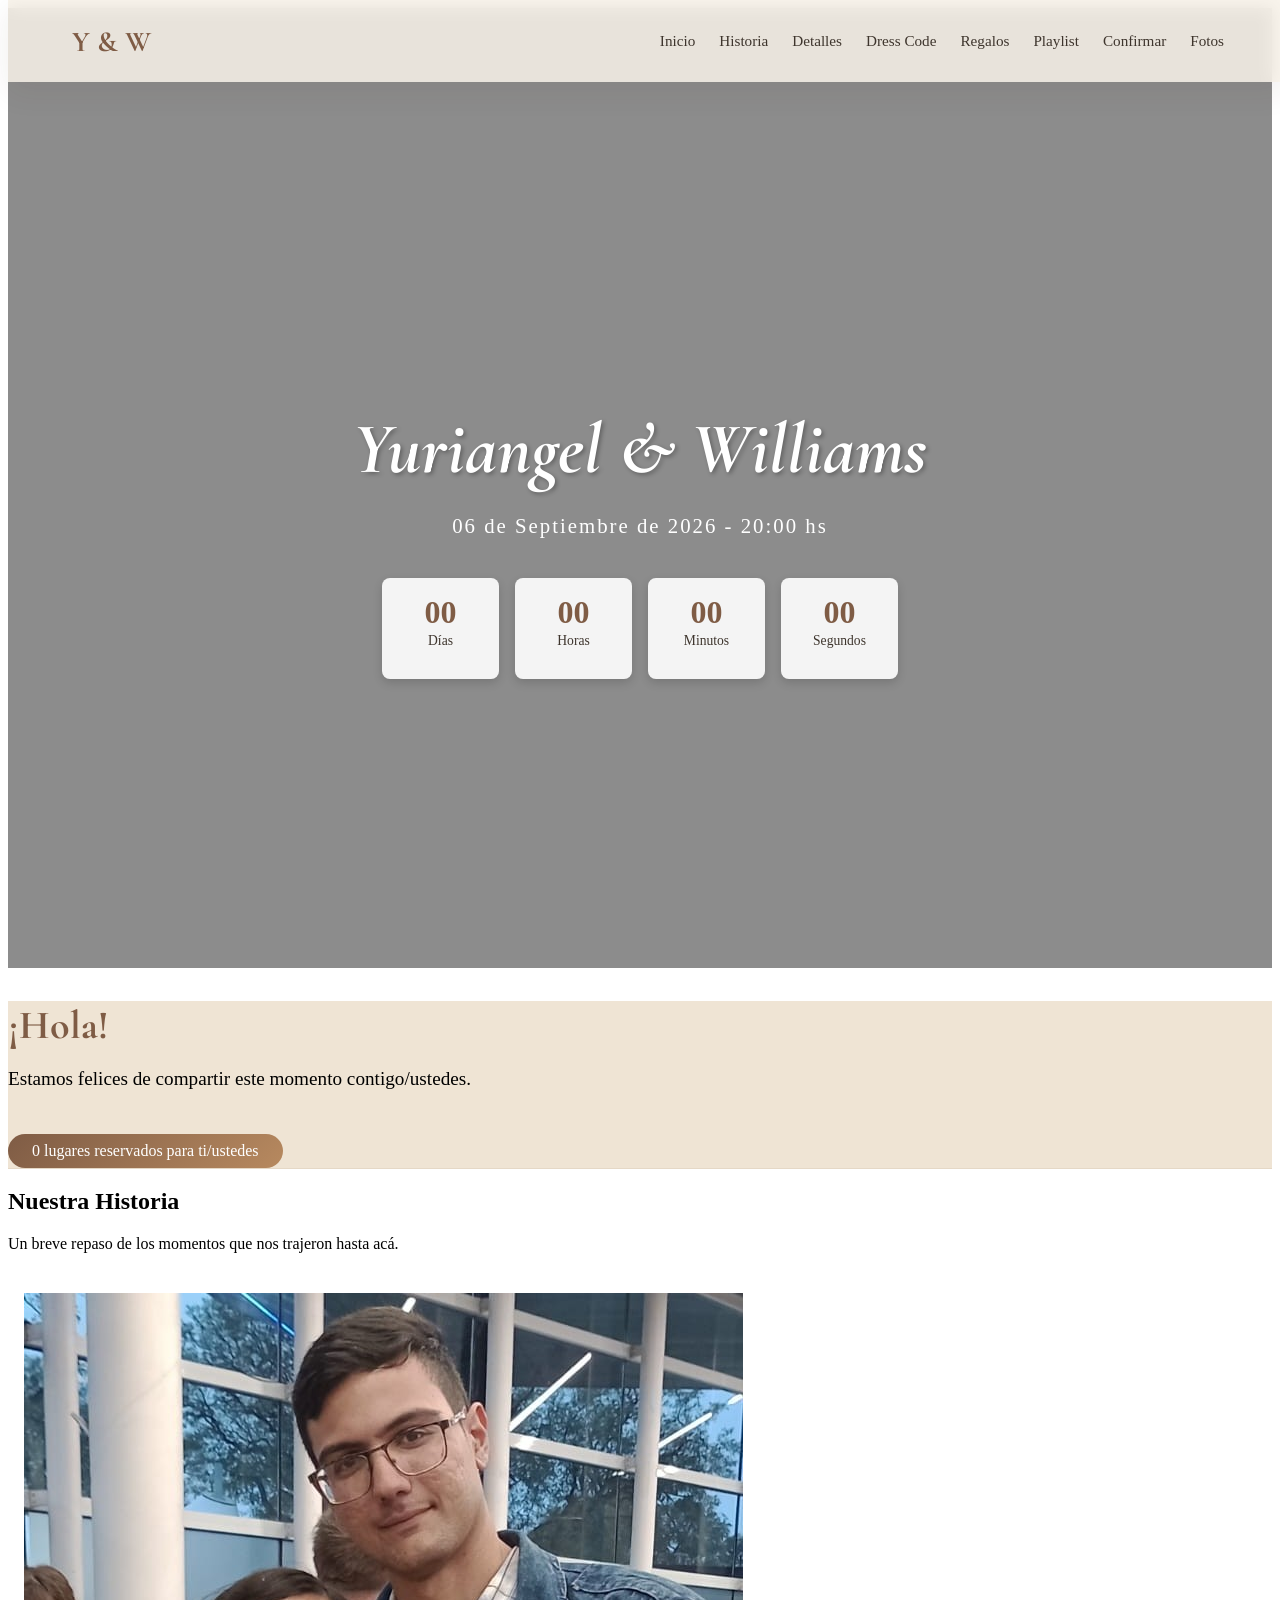
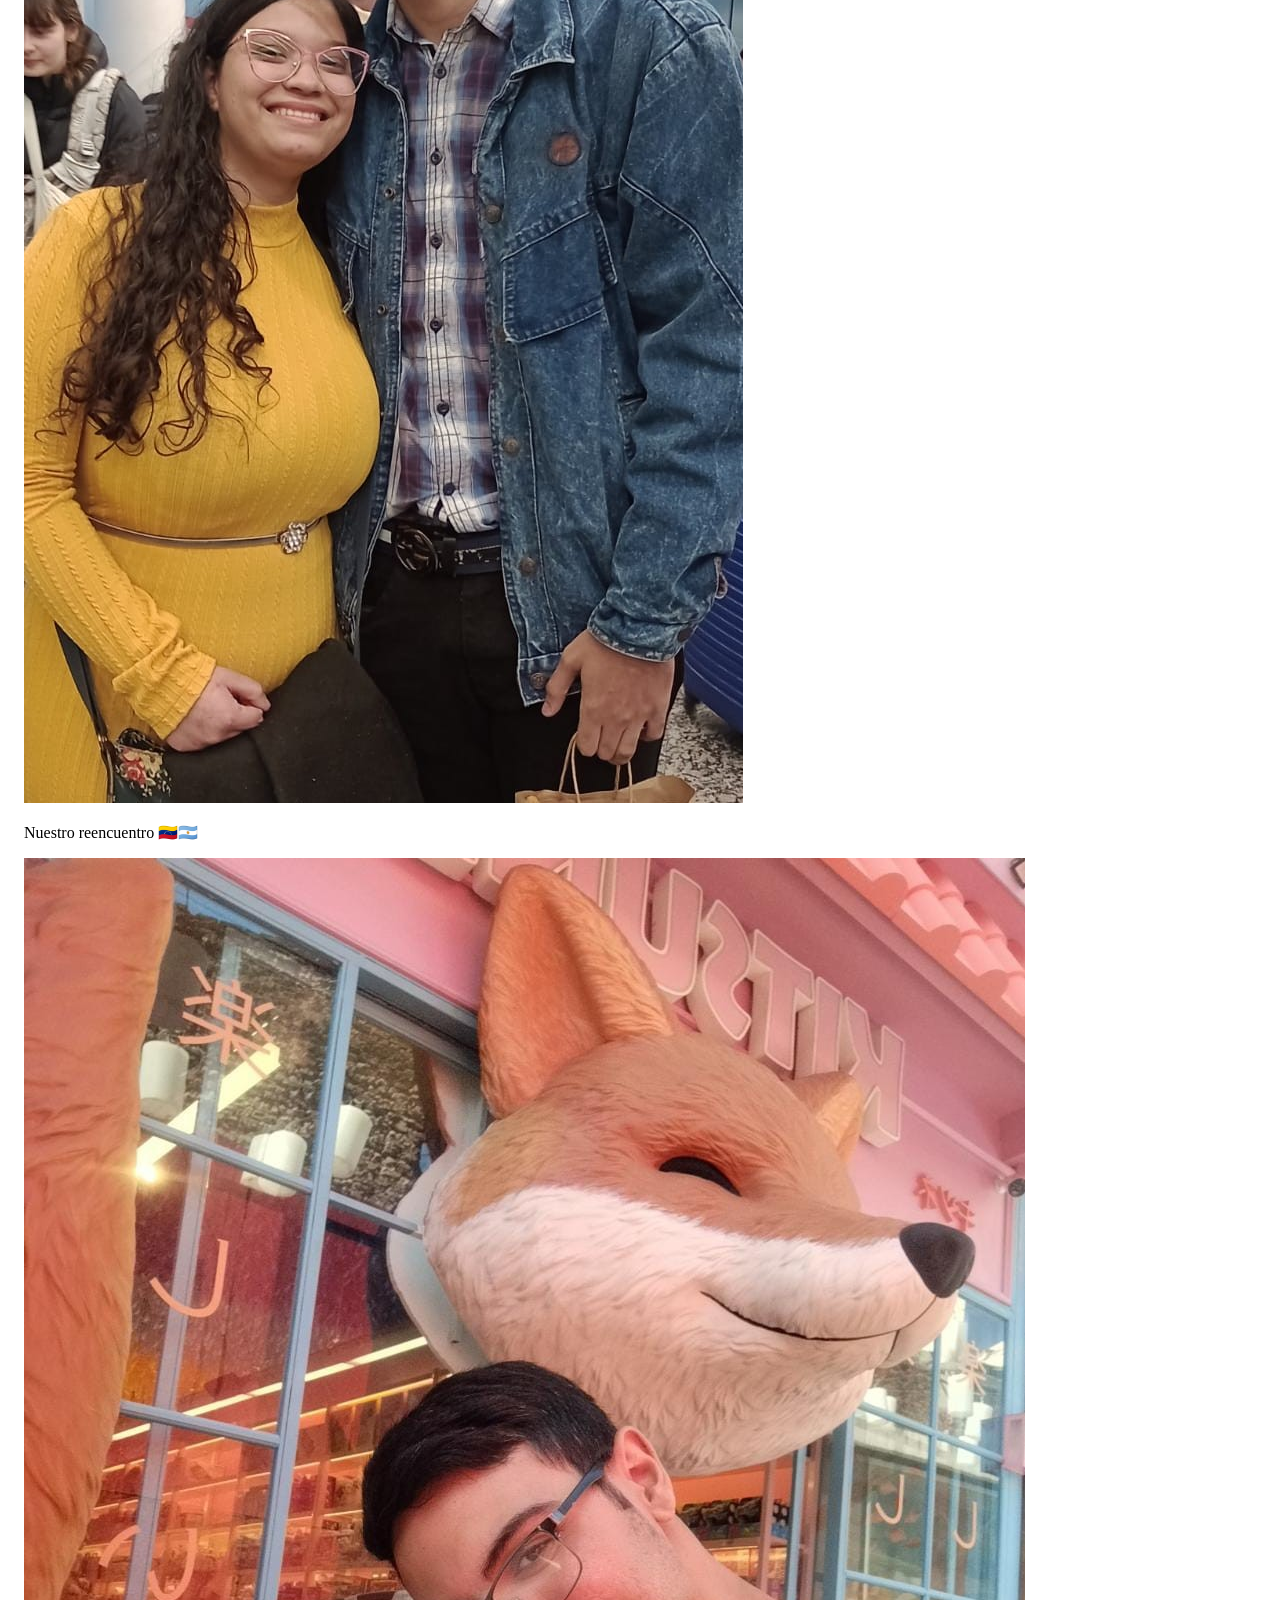
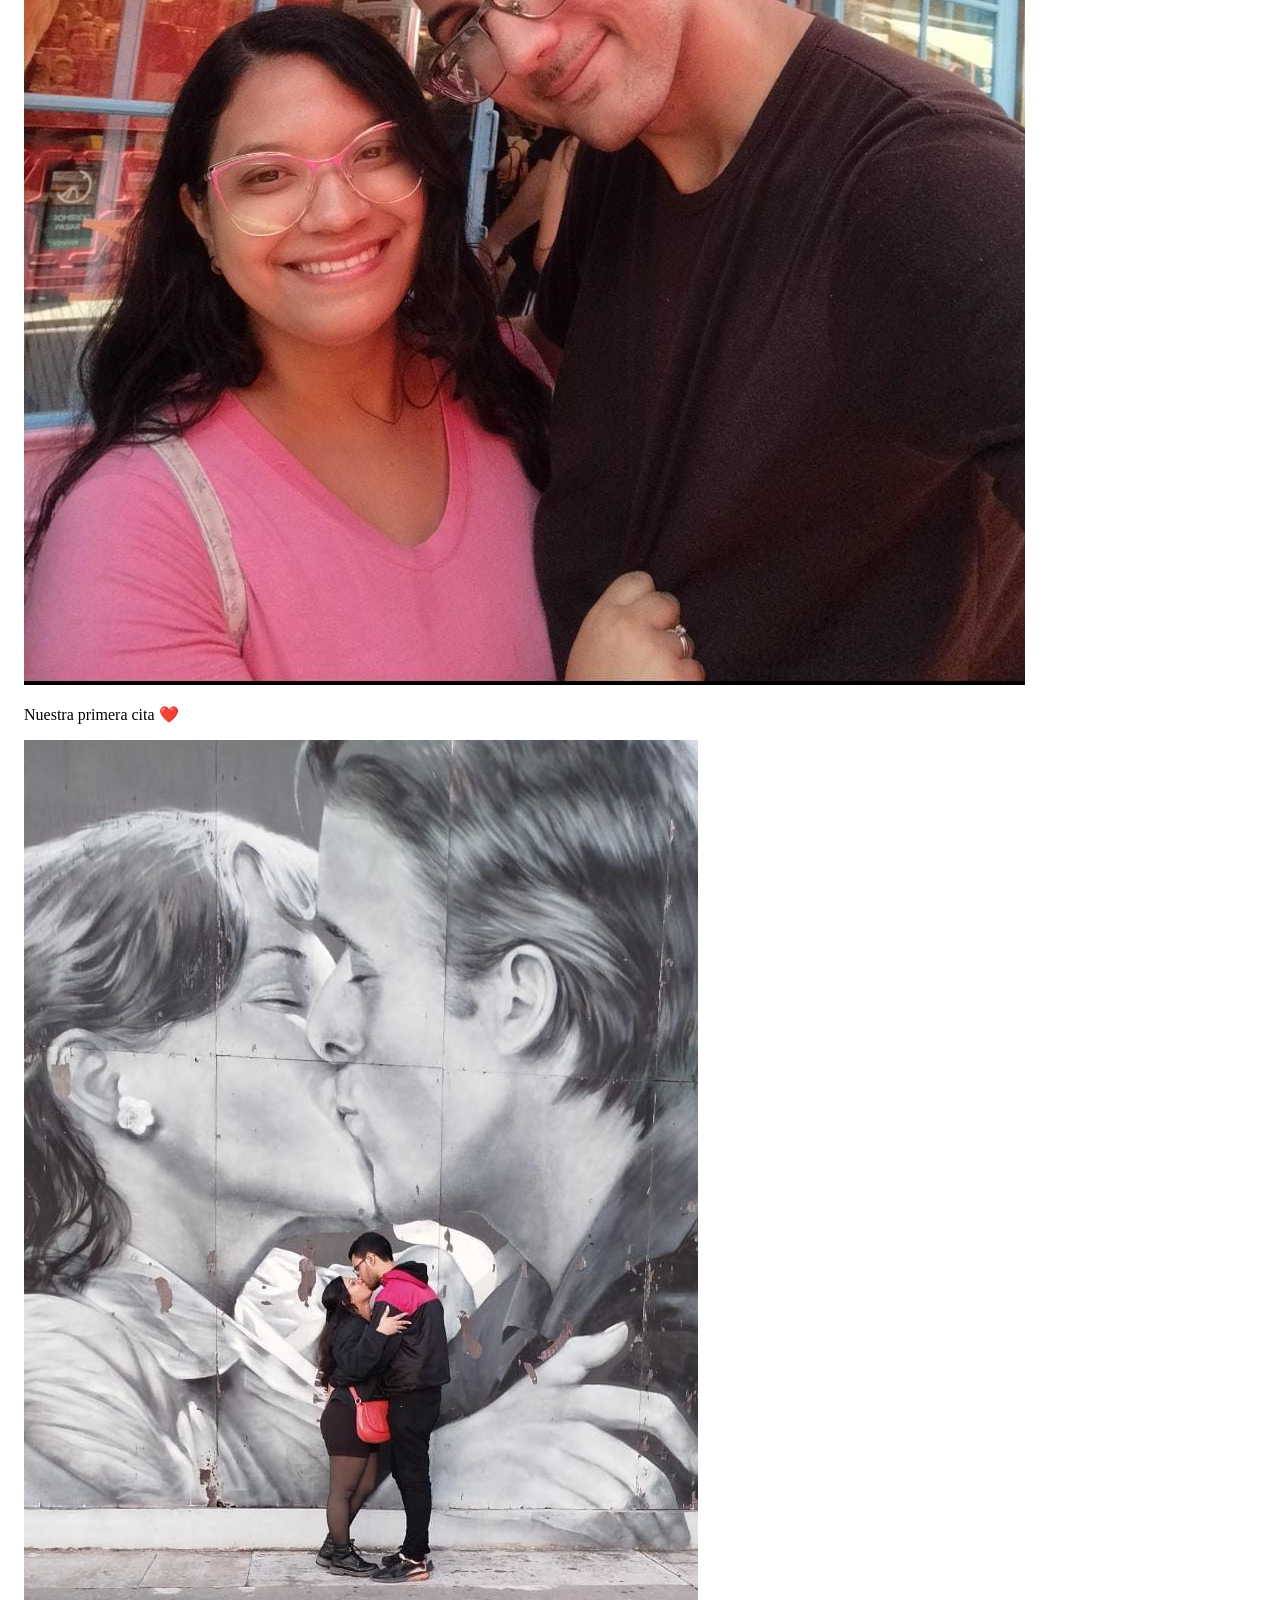
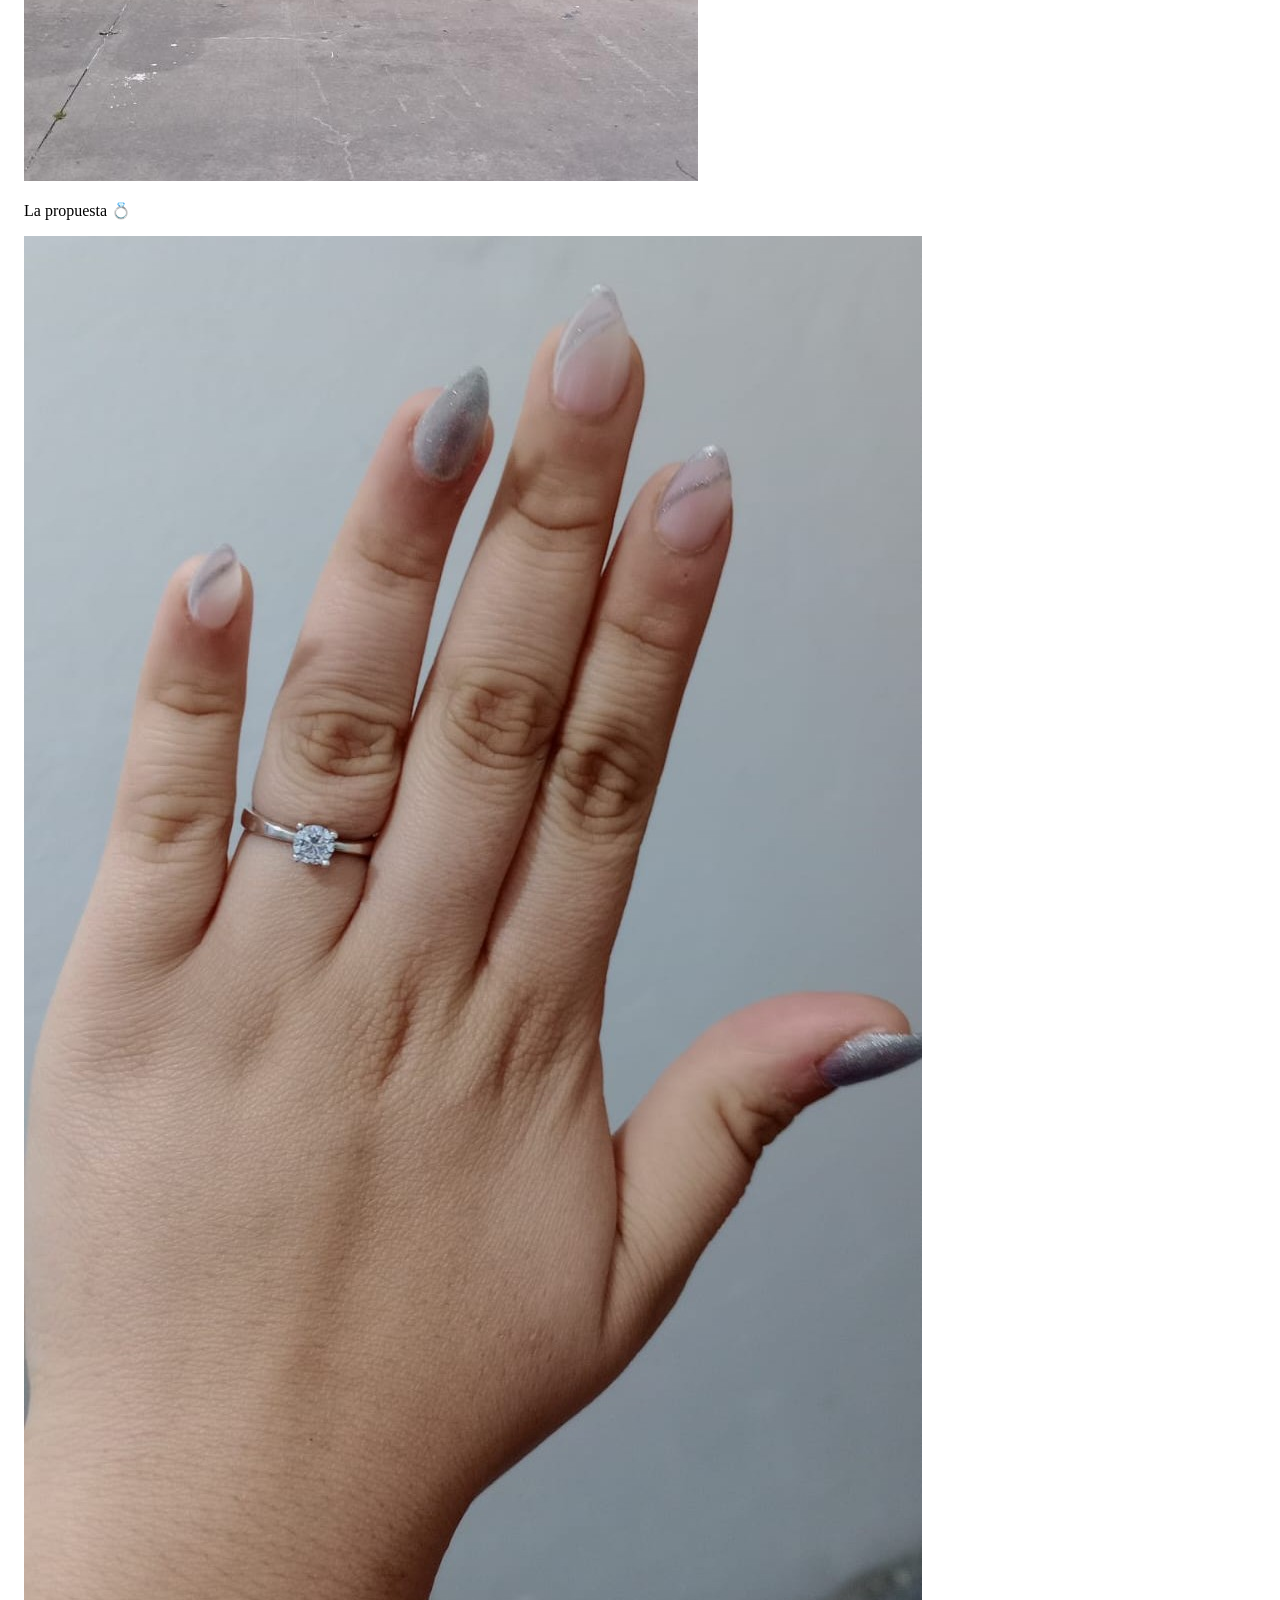
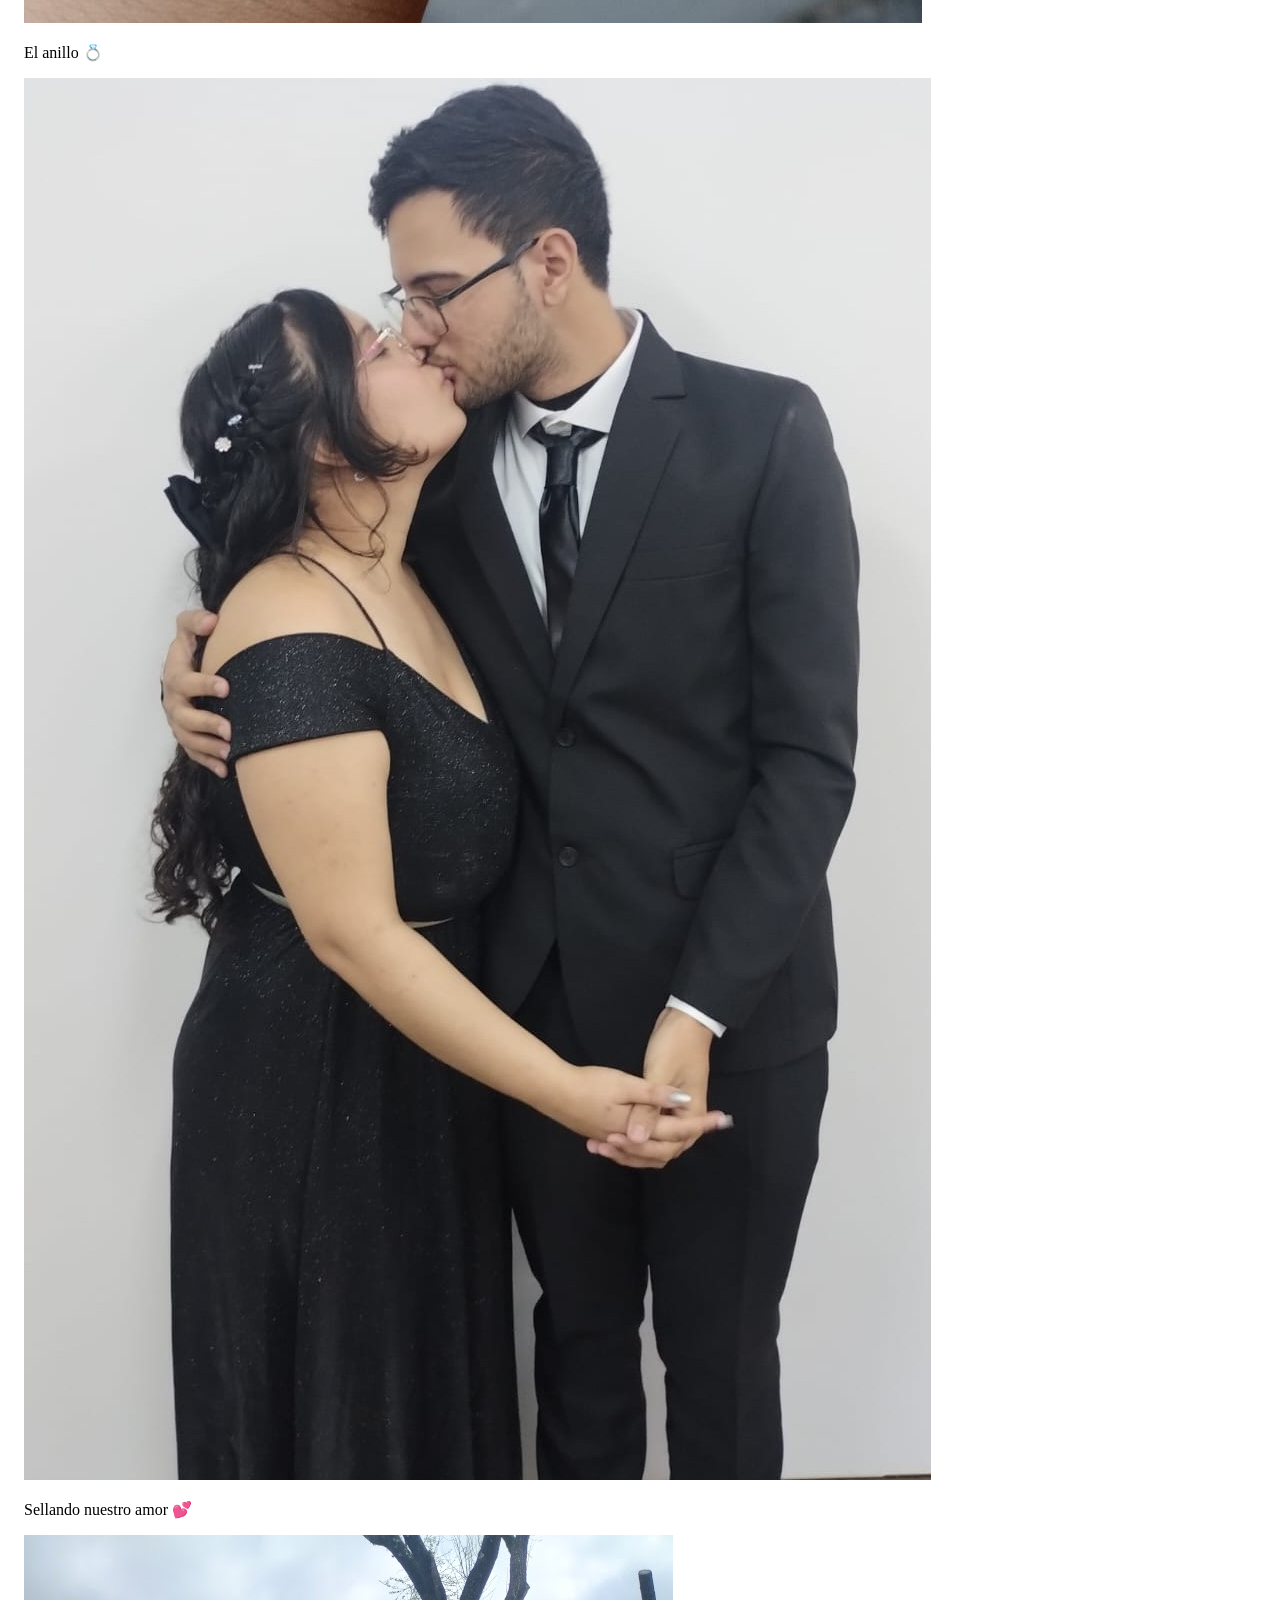
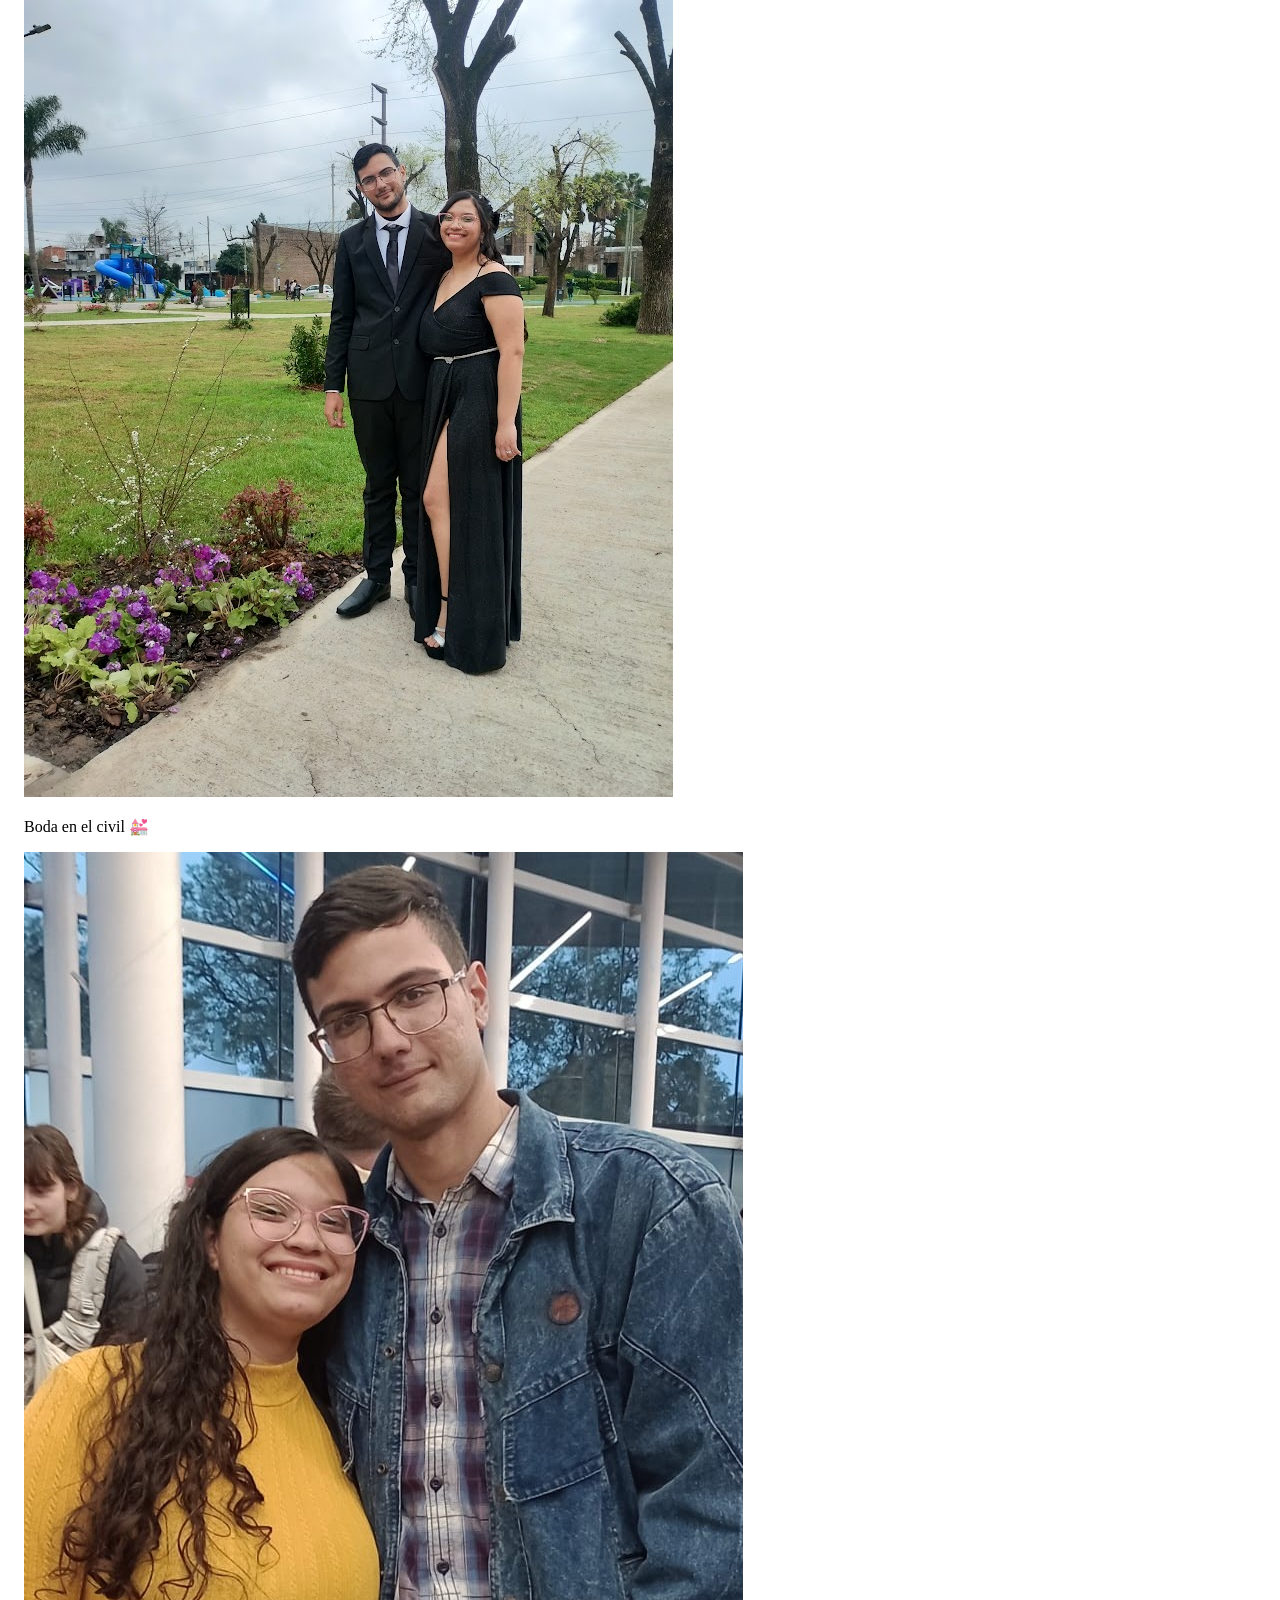
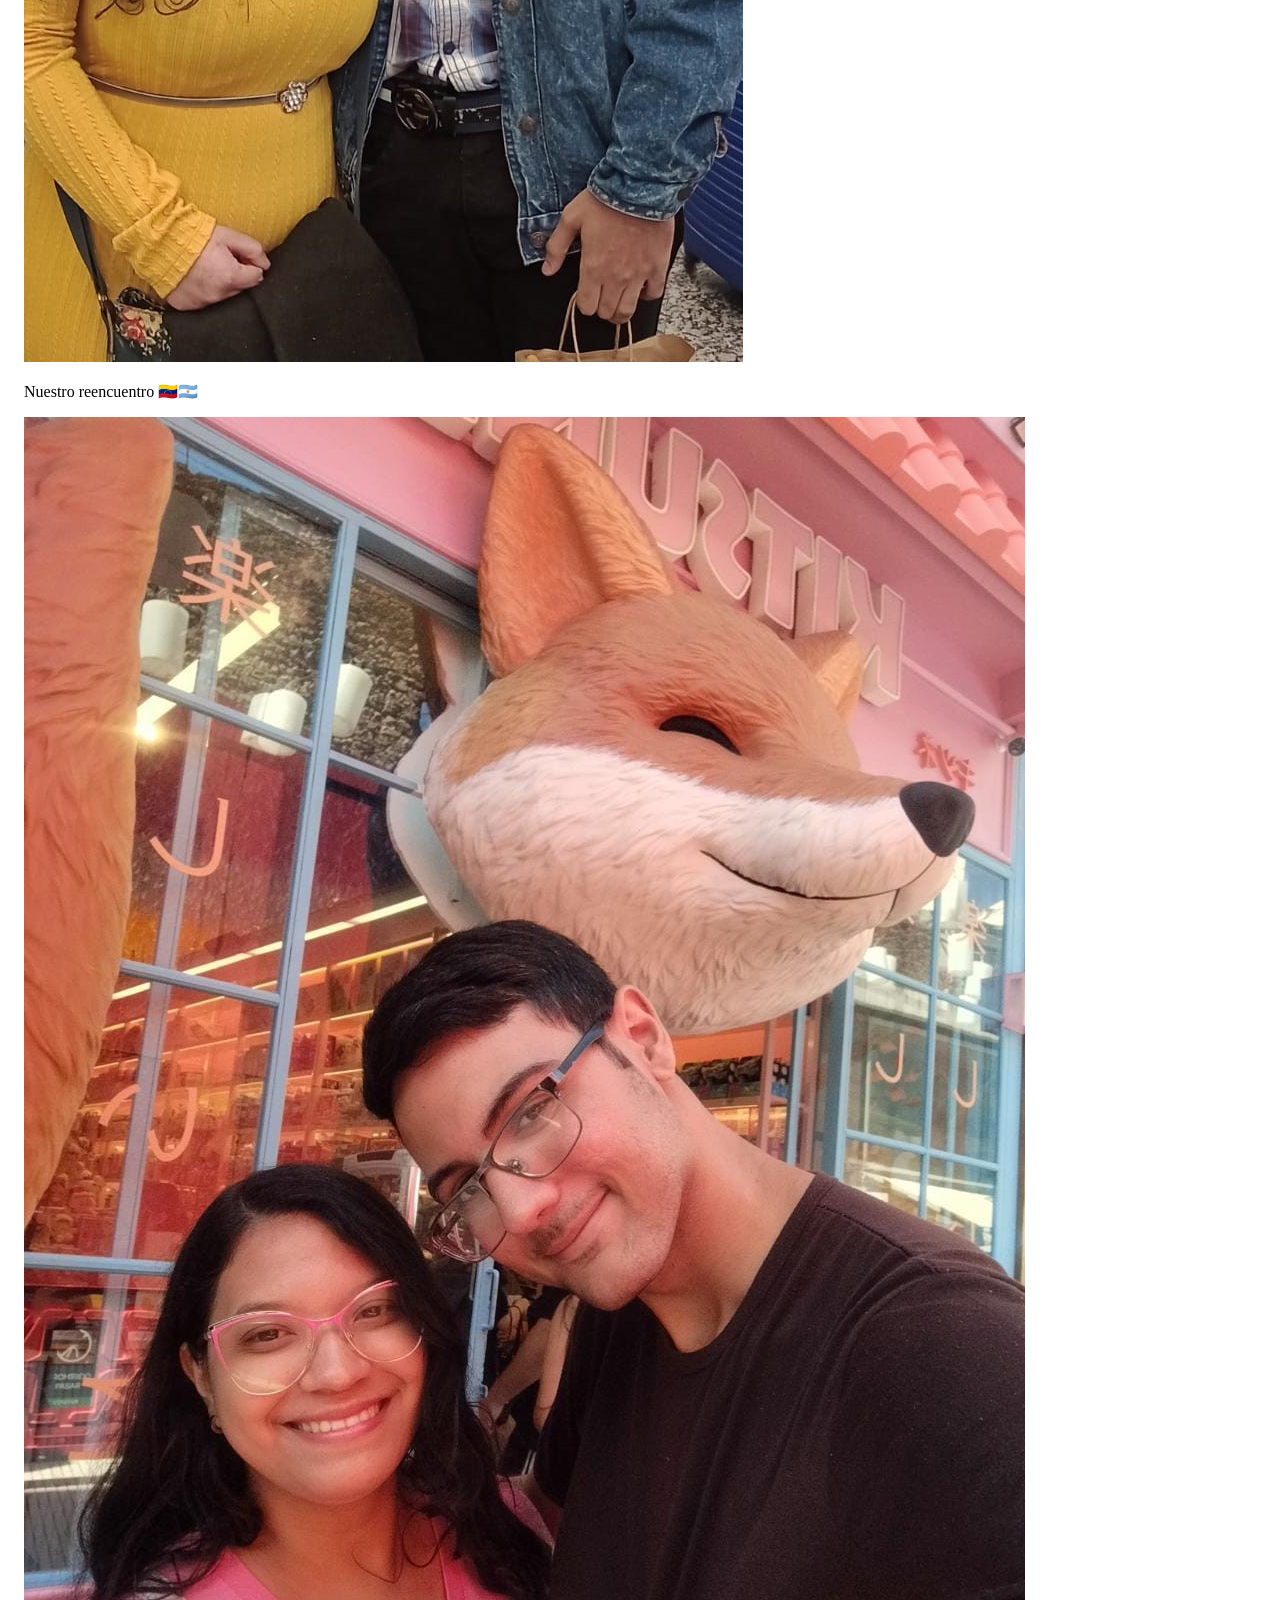
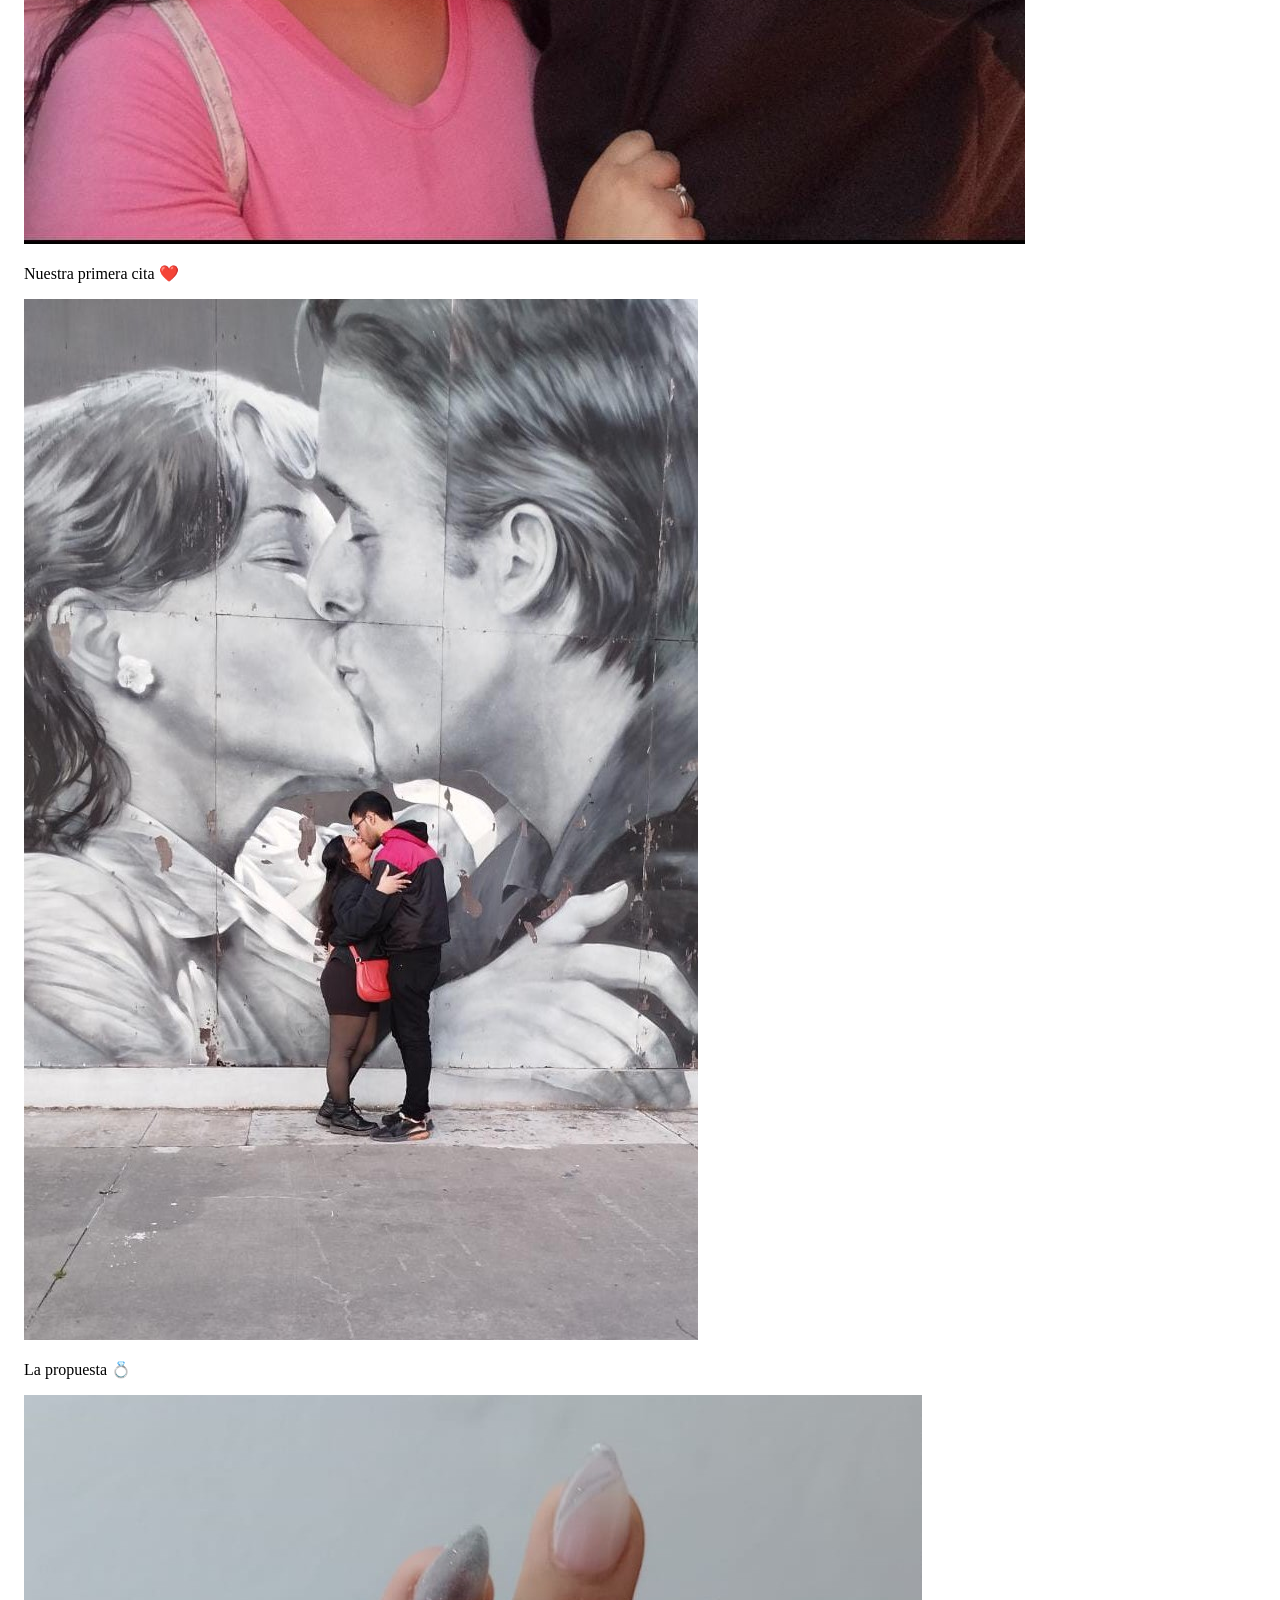
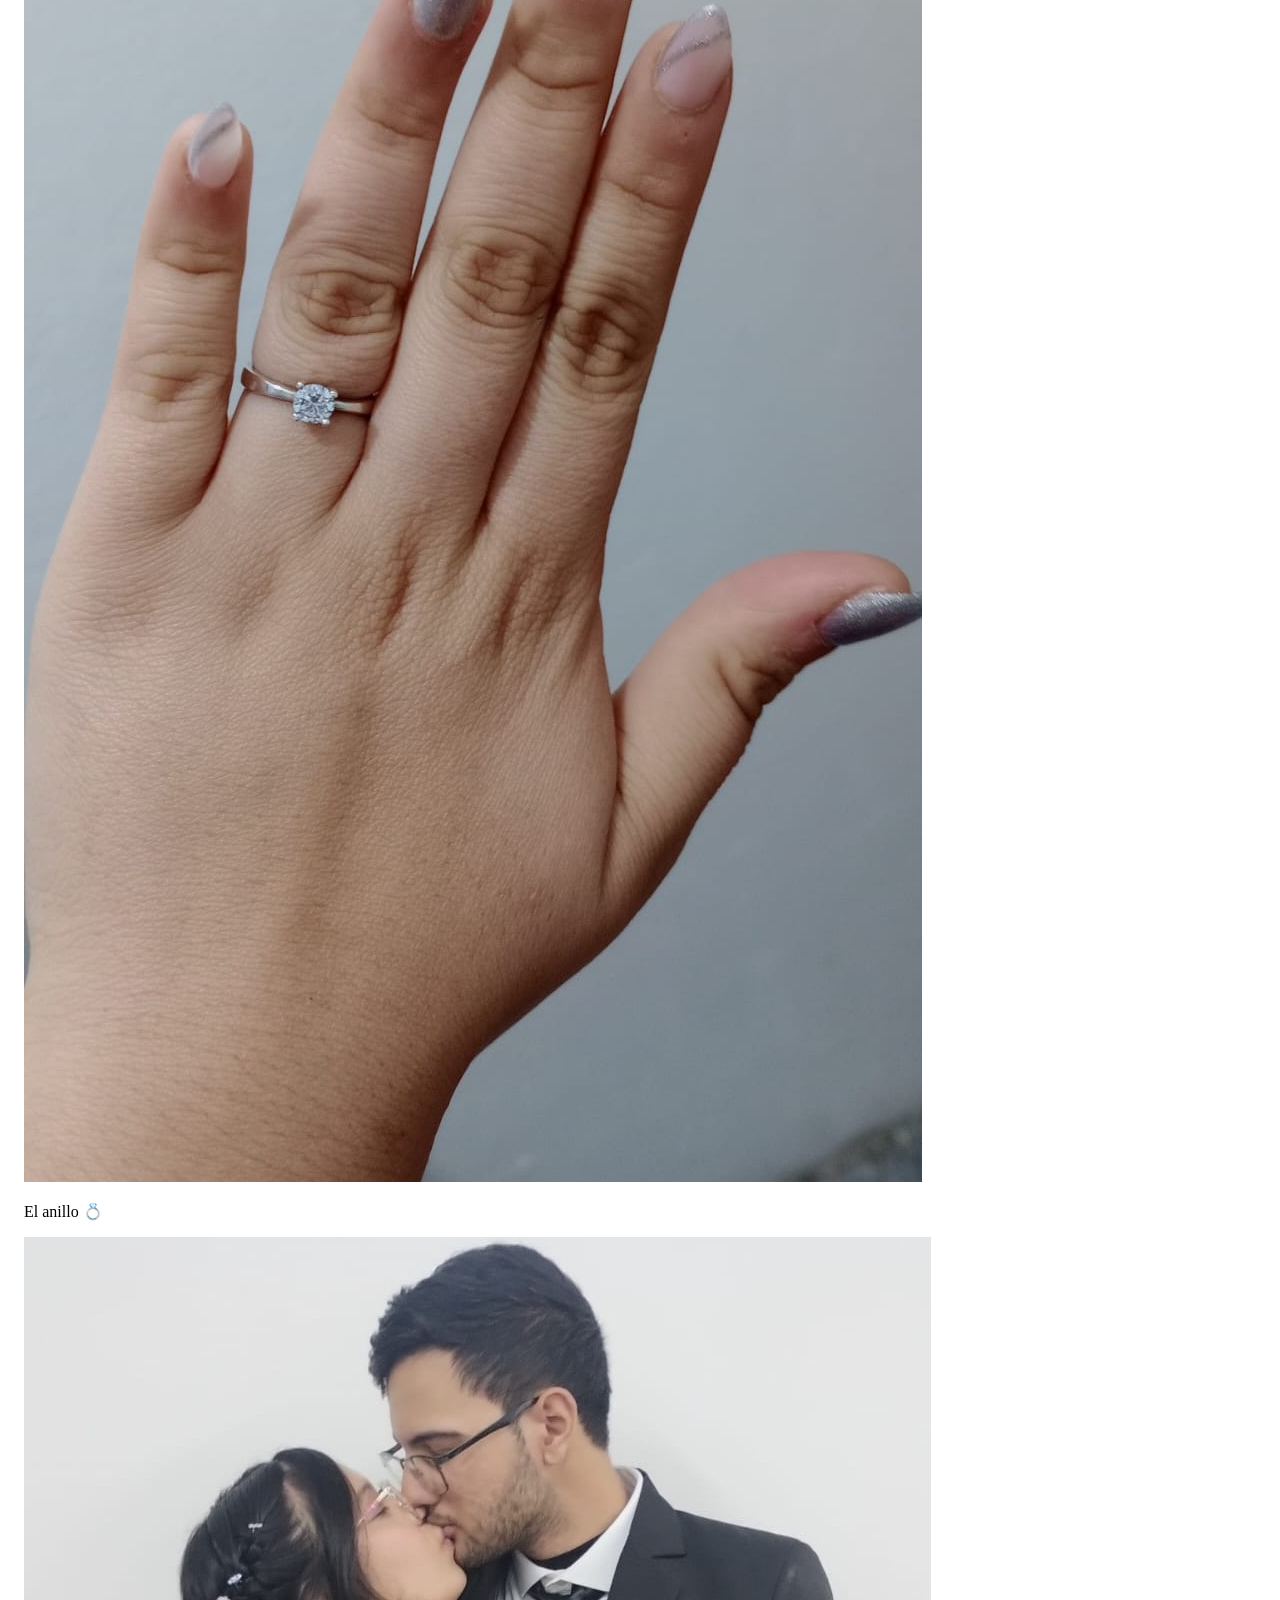
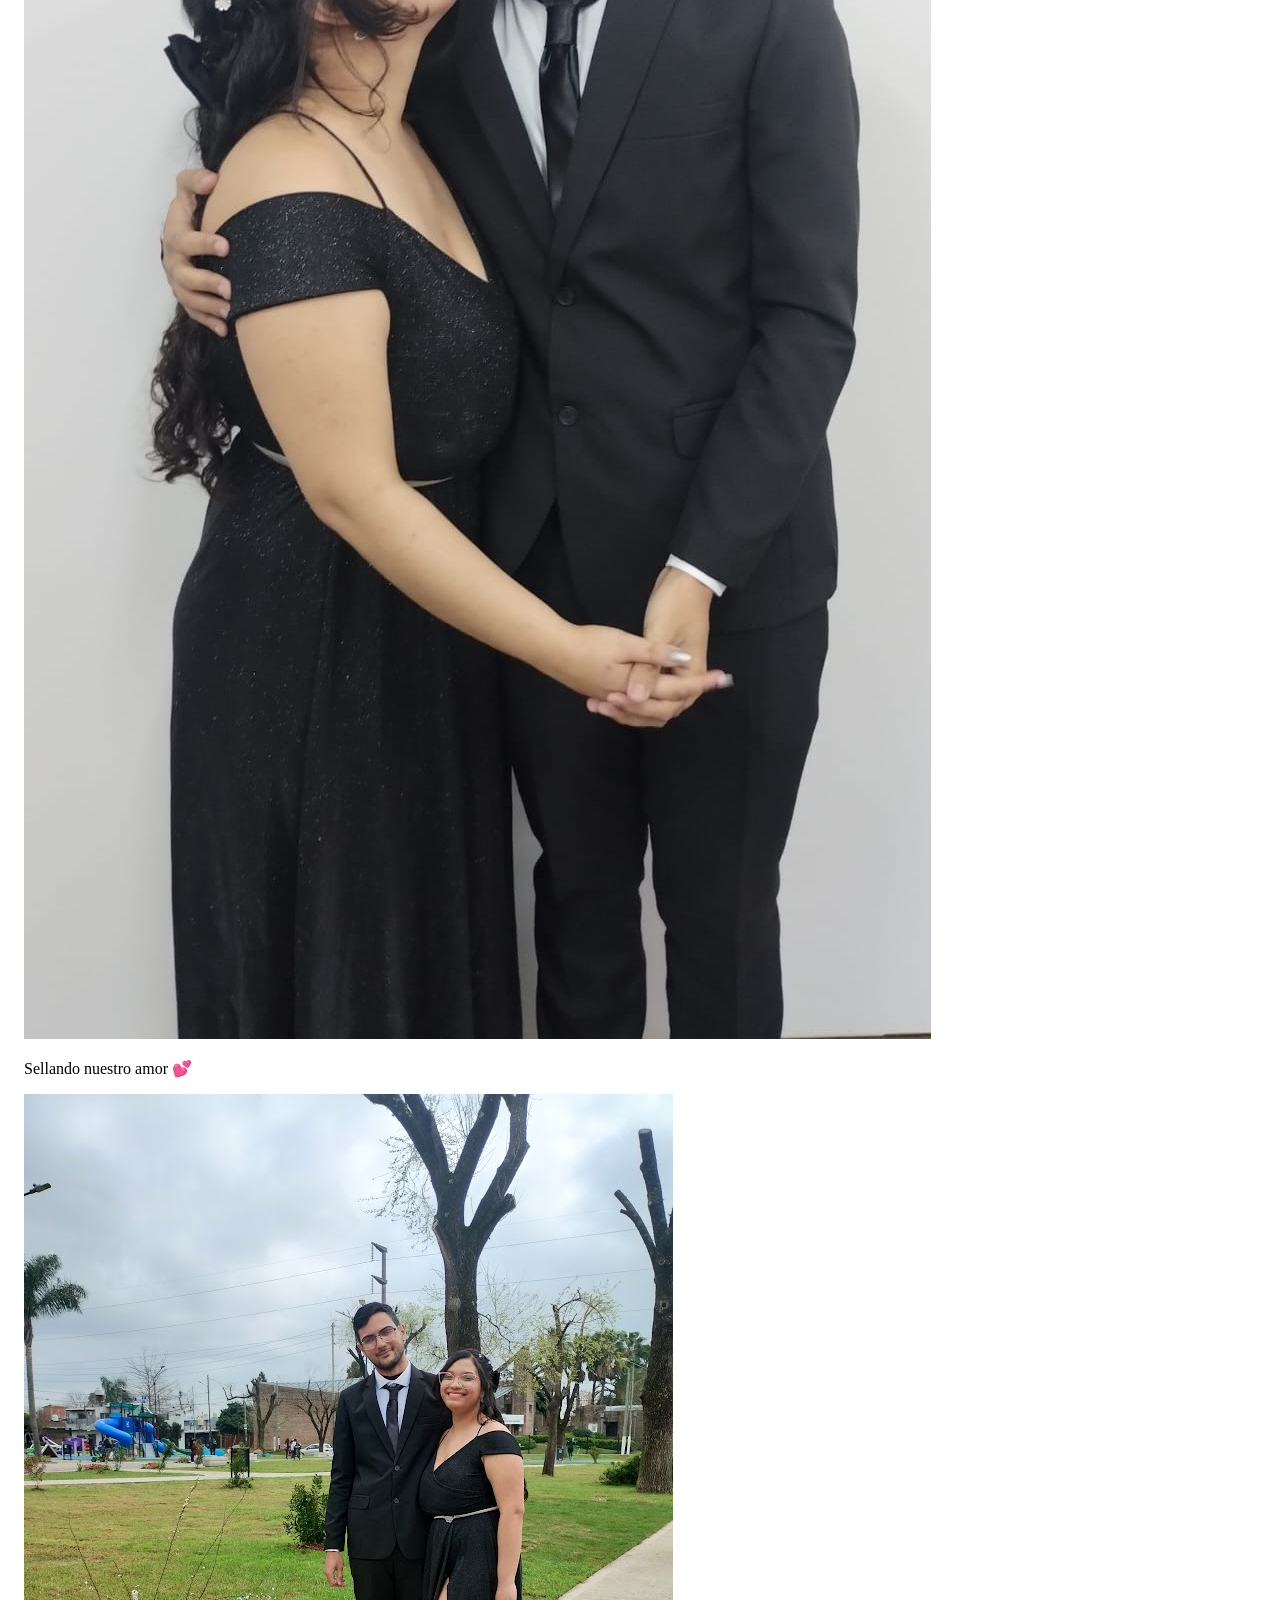
==== commit b006f257: "se arregla comportamiento de carrucel" ====
--- a/index.html
+++ b/index.html
@@ -148,15 +148,14 @@
                 </div>
             </div>
             <div class="history-slider-wrap" aria-label="Navegar fotos">
-                <input
-                    type="range"
-                    class="history-slider"
-                    min="0"
-                    max="5"
-                    step="1"
-                    value="0"
-                    aria-label="Desplazar carrusel"
-                >
+                <div class="history-pagination" role="tablist" aria-label="Secciones del carrusel">
+                    <button type="button" class="history-segment is-active" data-index="0" aria-label="Ir a foto 1" aria-current="true"></button>
+                    <button type="button" class="history-segment" data-index="1" aria-label="Ir a foto 2"></button>
+                    <button type="button" class="history-segment" data-index="2" aria-label="Ir a foto 3"></button>
+                    <button type="button" class="history-segment" data-index="3" aria-label="Ir a foto 4"></button>
+                    <button type="button" class="history-segment" data-index="4" aria-label="Ir a foto 5"></button>
+                    <button type="button" class="history-segment" data-index="5" aria-label="Ir a foto 6"></button>
+                </div>
             </div>
         </div>
     </section>
--- a/style.css
+++ b/style.css
@@ -10,50 +10,6 @@
     --accent: #b7895f;
     --line: #e5d8c6;
     --ok: #3f7d3a;
-    --error: #b74545;
-}
-
-* {
-    margin: 0;
-    padding: 0;
-    box-sizing: border-box;
-    scroll-behavior: smooth;
-}
-
-body {
-    font-family: 'Montserrat', sans-serif;
-    background:
-        radial-gradient(circle at 10% 5%, rgba(255, 255, 255, 0.7), transparent 30%),
-        radial-gradient(circle at 90% 10%, rgba(215, 184, 148, 0.24), transparent 35%),
-        var(--bg-main);
-    color: var(--text);
-    line-height: 1.6;
-}
-
-.container {
-    width: 90%;
-    max-width: 1000px;
-    margin: 0 auto;
-    padding: 4rem 0;
-}
-
-.text-center { text-align: center; }
-.section-title {
-    font-family: 'Cormorant Garamond', serif;
-    font-size: 2.2rem;
-    color: var(--primary);
-    font-style: italic;
-    margin-bottom: 0.5rem;
-    font-weight: 600;
-    letter-spacing: 0.5px;
-}
-.section-subtitle {
-    font-size: 1.1rem;
-    margin-bottom: 2.5rem;
-    opacity: 0.85;
-}
-
-/* 1. NAVBAR */
 .navbar {
     position: fixed;
     top: 0;
@@ -212,6 +168,37 @@
 .history-slider-wrap {
     margin: 0.9rem auto 0;
     width: min(520px, 82vw);
+}
+
+.history-pagination {
+    display: flex;
+    align-items: center;
+    justify-content: center;
+    gap: 0.45rem;
+}
+
+.history-segment {
+    border: none;
+    width: 2.9rem;
+    height: 0.38rem;
+    border-radius: 999px;
+    background: rgba(127, 92, 69, 0.25);
+    cursor: pointer;
+    transition: background-color 0.2s ease, transform 0.2s ease;
+}
+
+.history-segment:hover {
+    background: rgba(127, 92, 69, 0.45);
+}
+
+.history-segment.is-active {
+    background: var(--primary-dark);
+    transform: scaleY(1.08);
+}
+
+.history-segment:focus-visible {
+    outline: 2px solid var(--accent);
+    outline-offset: 3px;
 }
 
 .history-slider {
@@ -347,6 +334,15 @@
     .history-slider-wrap {
         width: min(420px, 88vw);
         margin-top: 0.75rem;
+    }
+
+    .history-pagination {
+        gap: 0.35rem;
+    }
+
+    .history-segment {
+        width: 2.35rem;
+        height: 0.34rem;
     }
 }
 
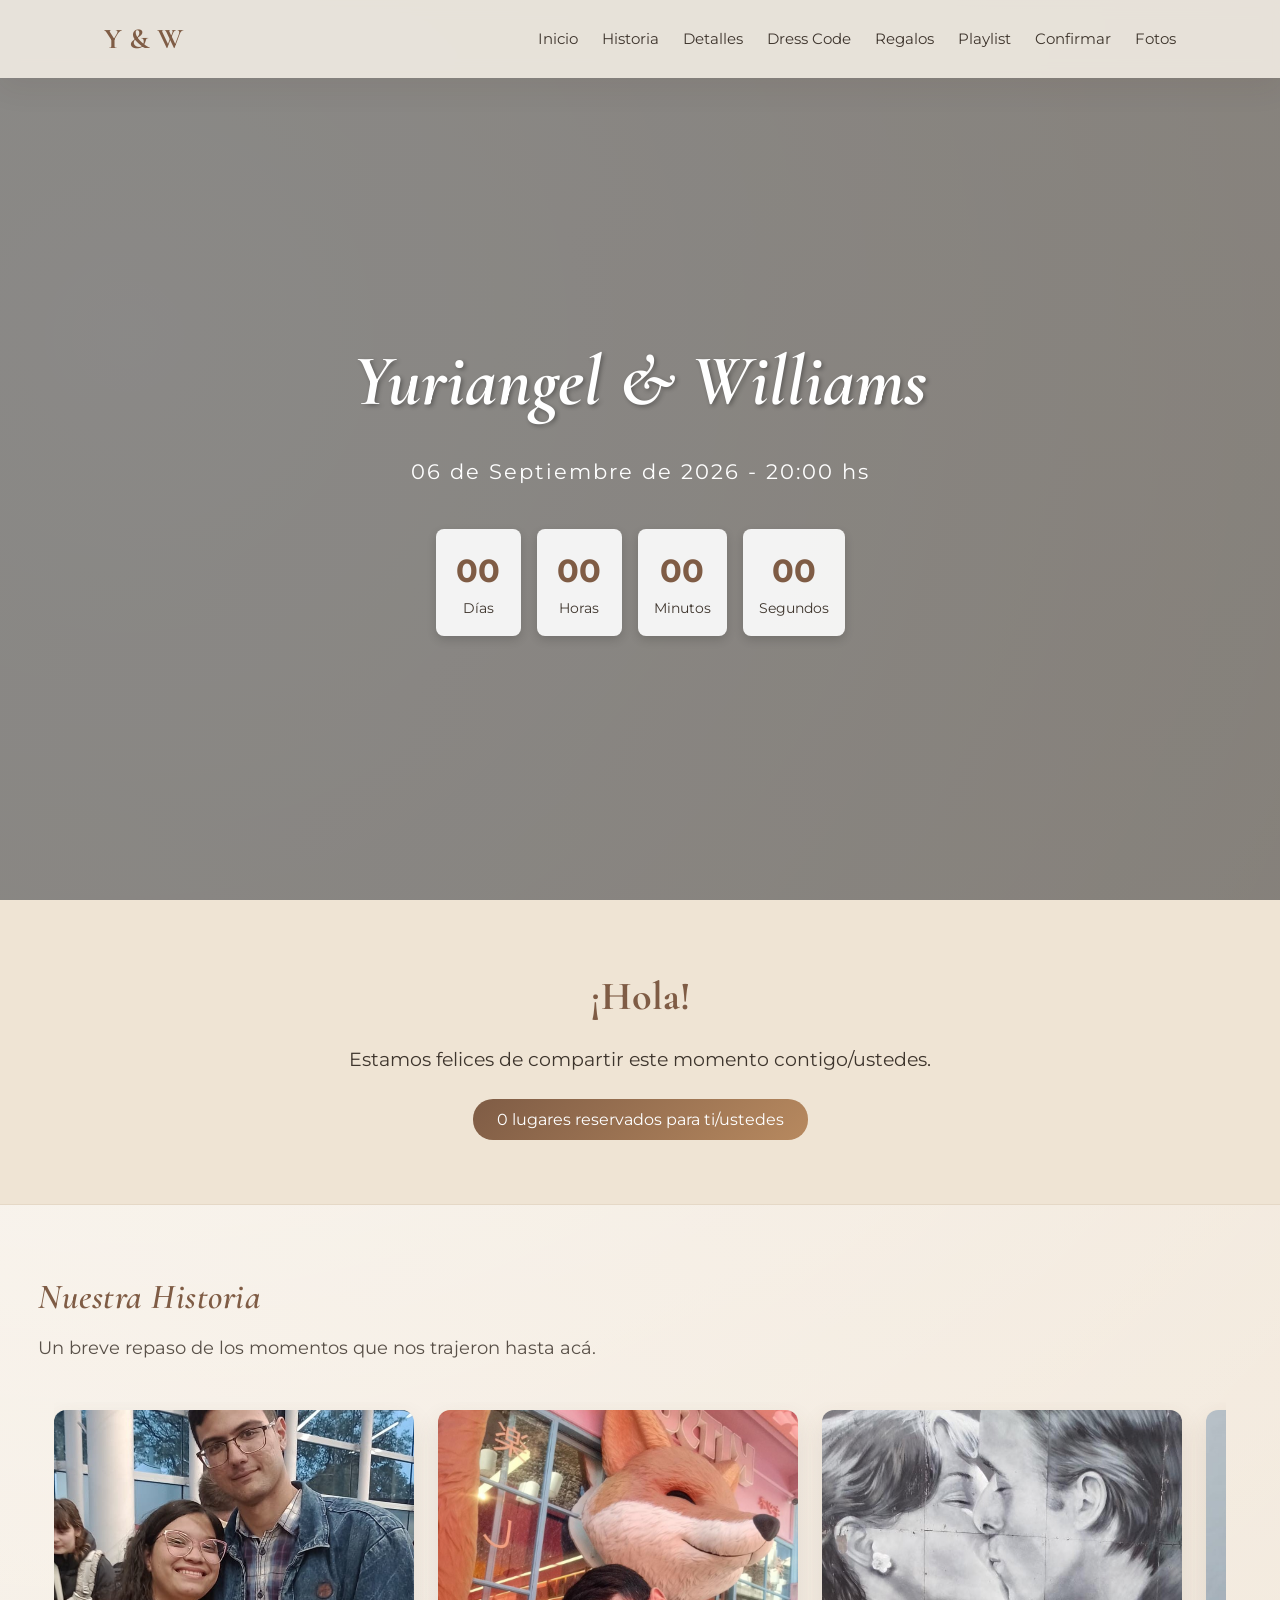
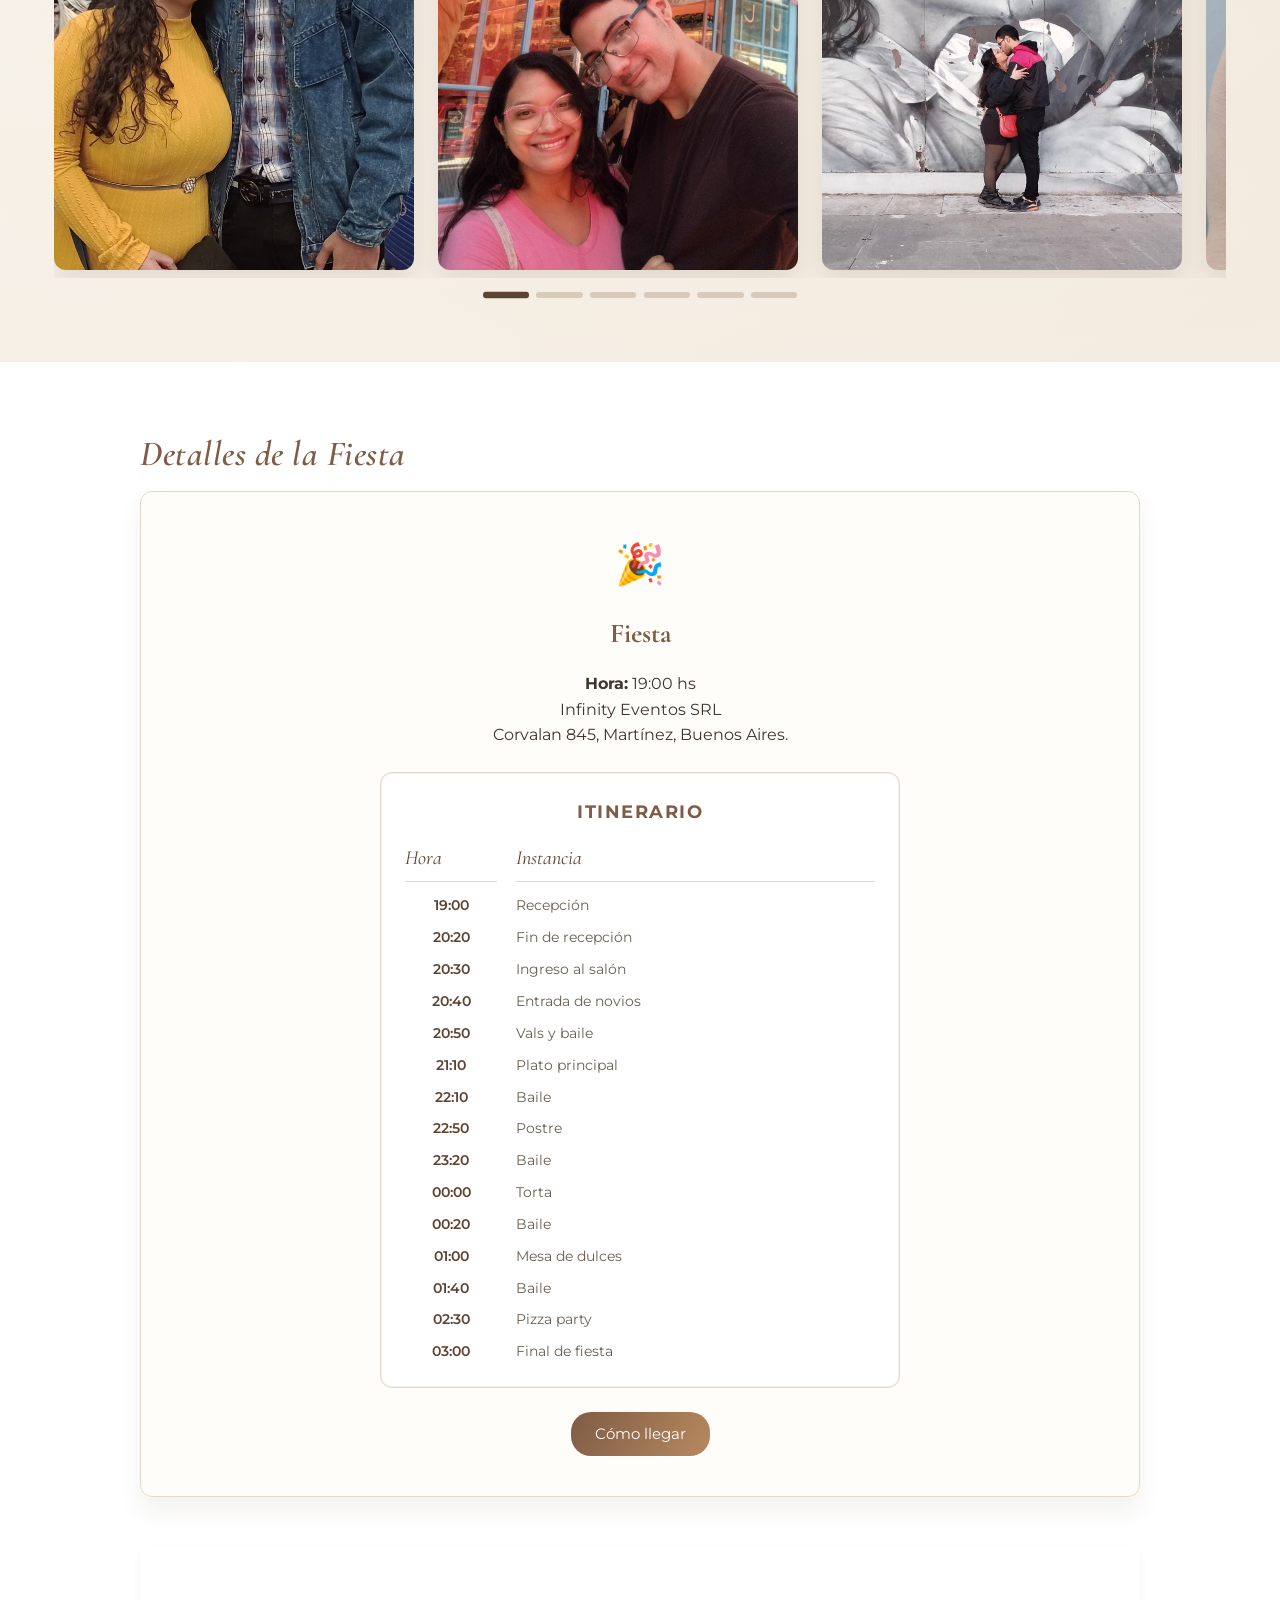
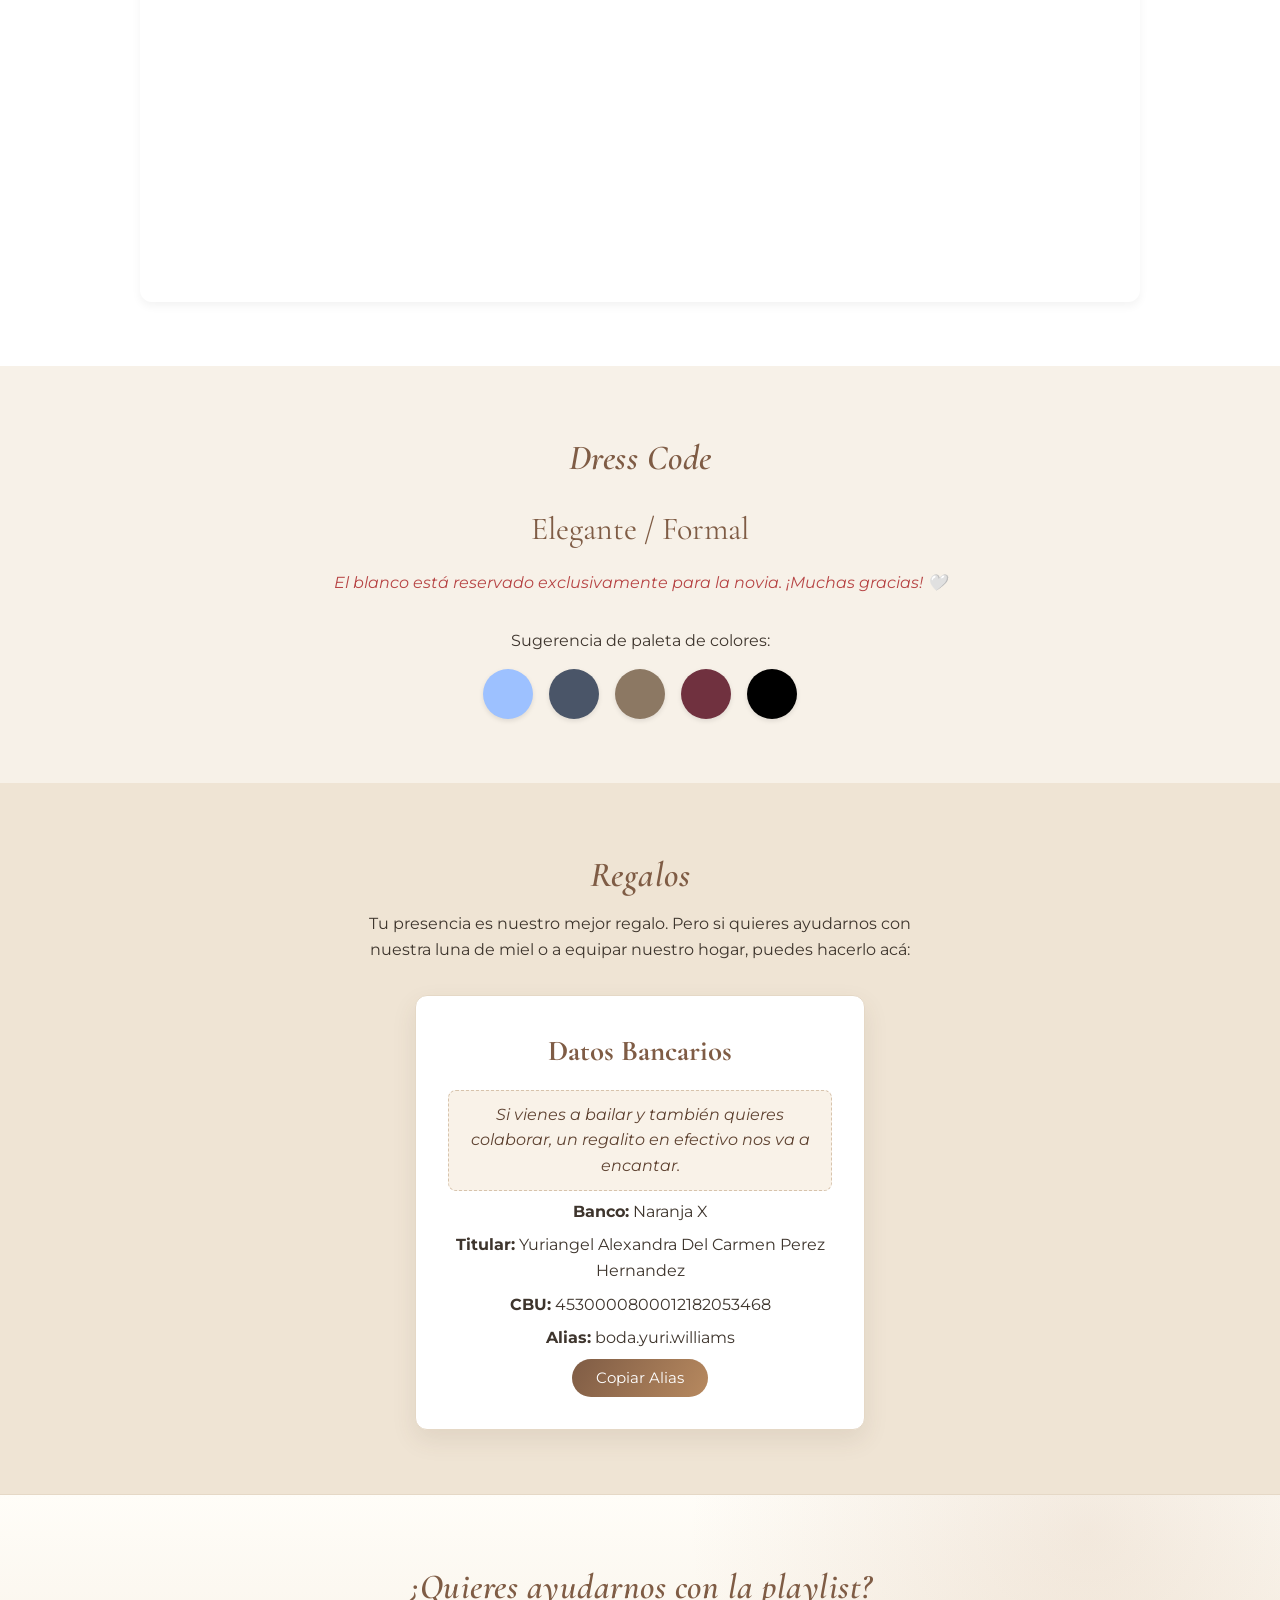
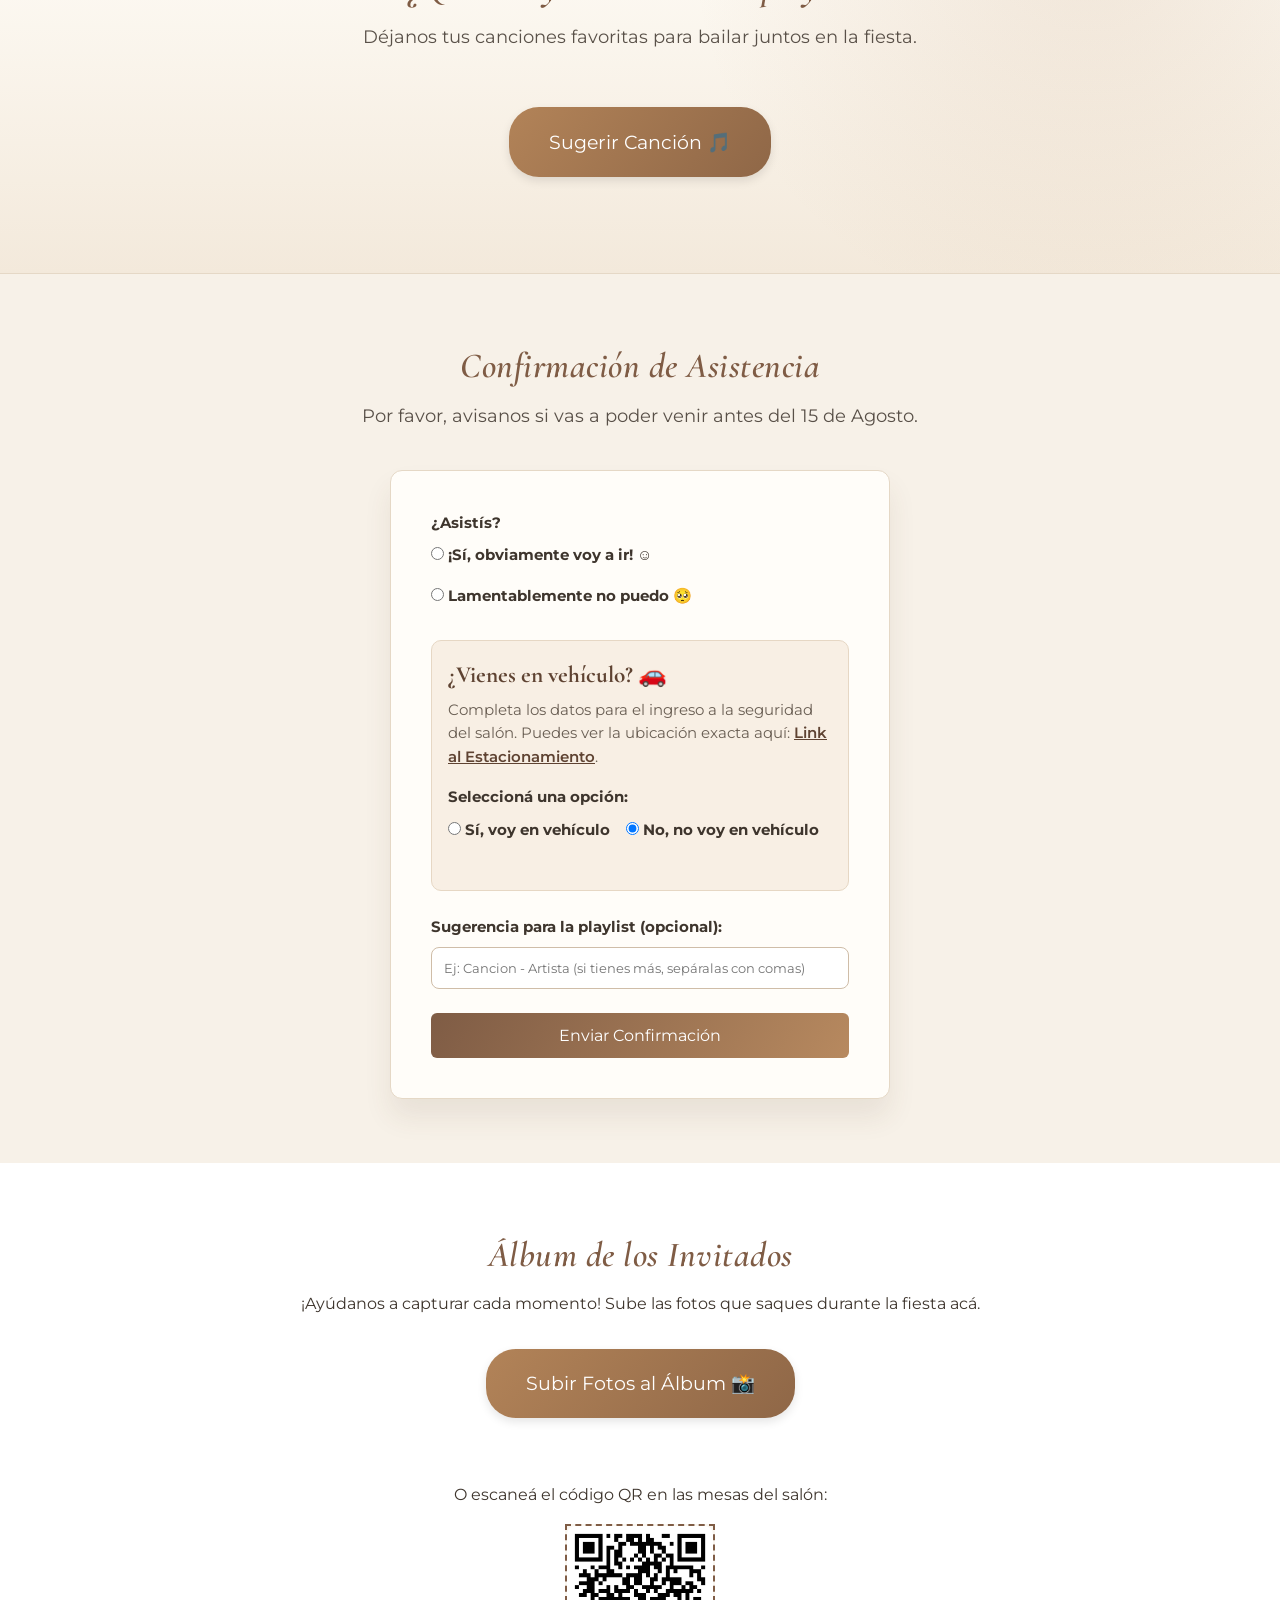
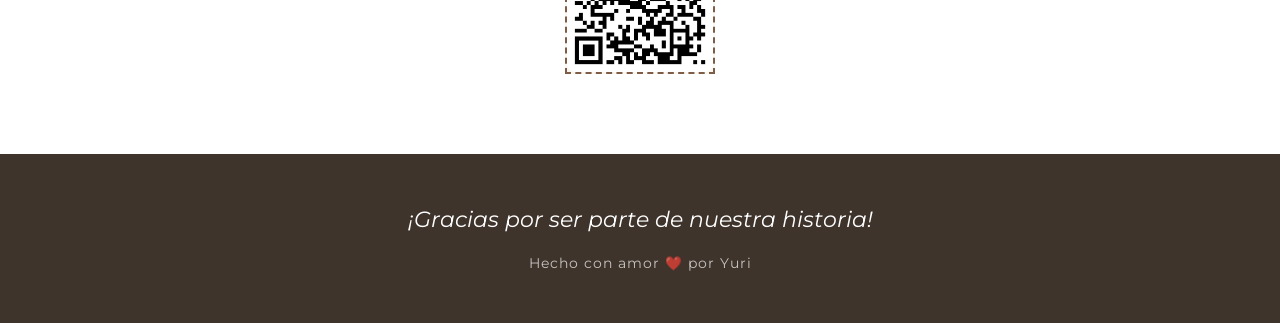
==== commit 6dbd8ee6: "se arregla comportamiento de carrucel" ====
--- a/index.html
+++ b/index.html
@@ -76,7 +76,7 @@
                 <div class="history-item">
                     <img src="/files/fotos_carrusel/encuentro.jpeg" alt="Nuestro reencuentro">
                     <div class="overlay">
-                        <p>Nuestro reencuentro 🇻🇪🇦🇷</p>
+                        <p>Nuestro reencuentro</p>
                     </div>
                 </div>
                 <div class="history-item">
@@ -112,7 +112,7 @@
                 <div class="history-item" aria-hidden="true">
                     <img src="/files/fotos_carrusel/encuentro.jpeg" alt="">
                     <div class="overlay">
-                        <p>Nuestro reencuentro 🇻🇪🇦🇷</p>
+                        <p>Nuestro reencuentro</p>
                     </div>
                 </div>
                 <div class="history-item" aria-hidden="true">
--- a/style.css
+++ b/style.css
@@ -10,6 +10,50 @@
     --accent: #b7895f;
     --line: #e5d8c6;
     --ok: #3f7d3a;
+    --error: #b74545;
+}
+
+* {
+    margin: 0;
+    padding: 0;
+    box-sizing: border-box;
+    scroll-behavior: smooth;
+}
+
+body {
+    font-family: 'Montserrat', sans-serif;
+    background:
+        radial-gradient(circle at 10% 5%, rgba(255, 255, 255, 0.7), transparent 30%),
+        radial-gradient(circle at 90% 10%, rgba(215, 184, 148, 0.24), transparent 35%),
+        var(--bg-main);
+    color: var(--text);
+    line-height: 1.6;
+}
+
+.container {
+    width: 90%;
+    max-width: 1000px;
+    margin: 0 auto;
+    padding: 4rem 0;
+}
+
+.text-center { text-align: center; }
+.section-title {
+    font-family: 'Cormorant Garamond', serif;
+    font-size: 2.2rem;
+    color: var(--primary);
+    font-style: italic;
+    margin-bottom: 0.5rem;
+    font-weight: 600;
+    letter-spacing: 0.5px;
+}
+.section-subtitle {
+    font-size: 1.1rem;
+    margin-bottom: 2.5rem;
+    opacity: 0.85;
+}
+
+/* 1. NAVBAR */
 .navbar {
     position: fixed;
     top: 0;
@@ -295,6 +339,7 @@
     text-align: center;
     font-size: 1.2rem;
     font-style: italic;
+    pointer-events: none;
 }
 
 .history-item.is-active img {
